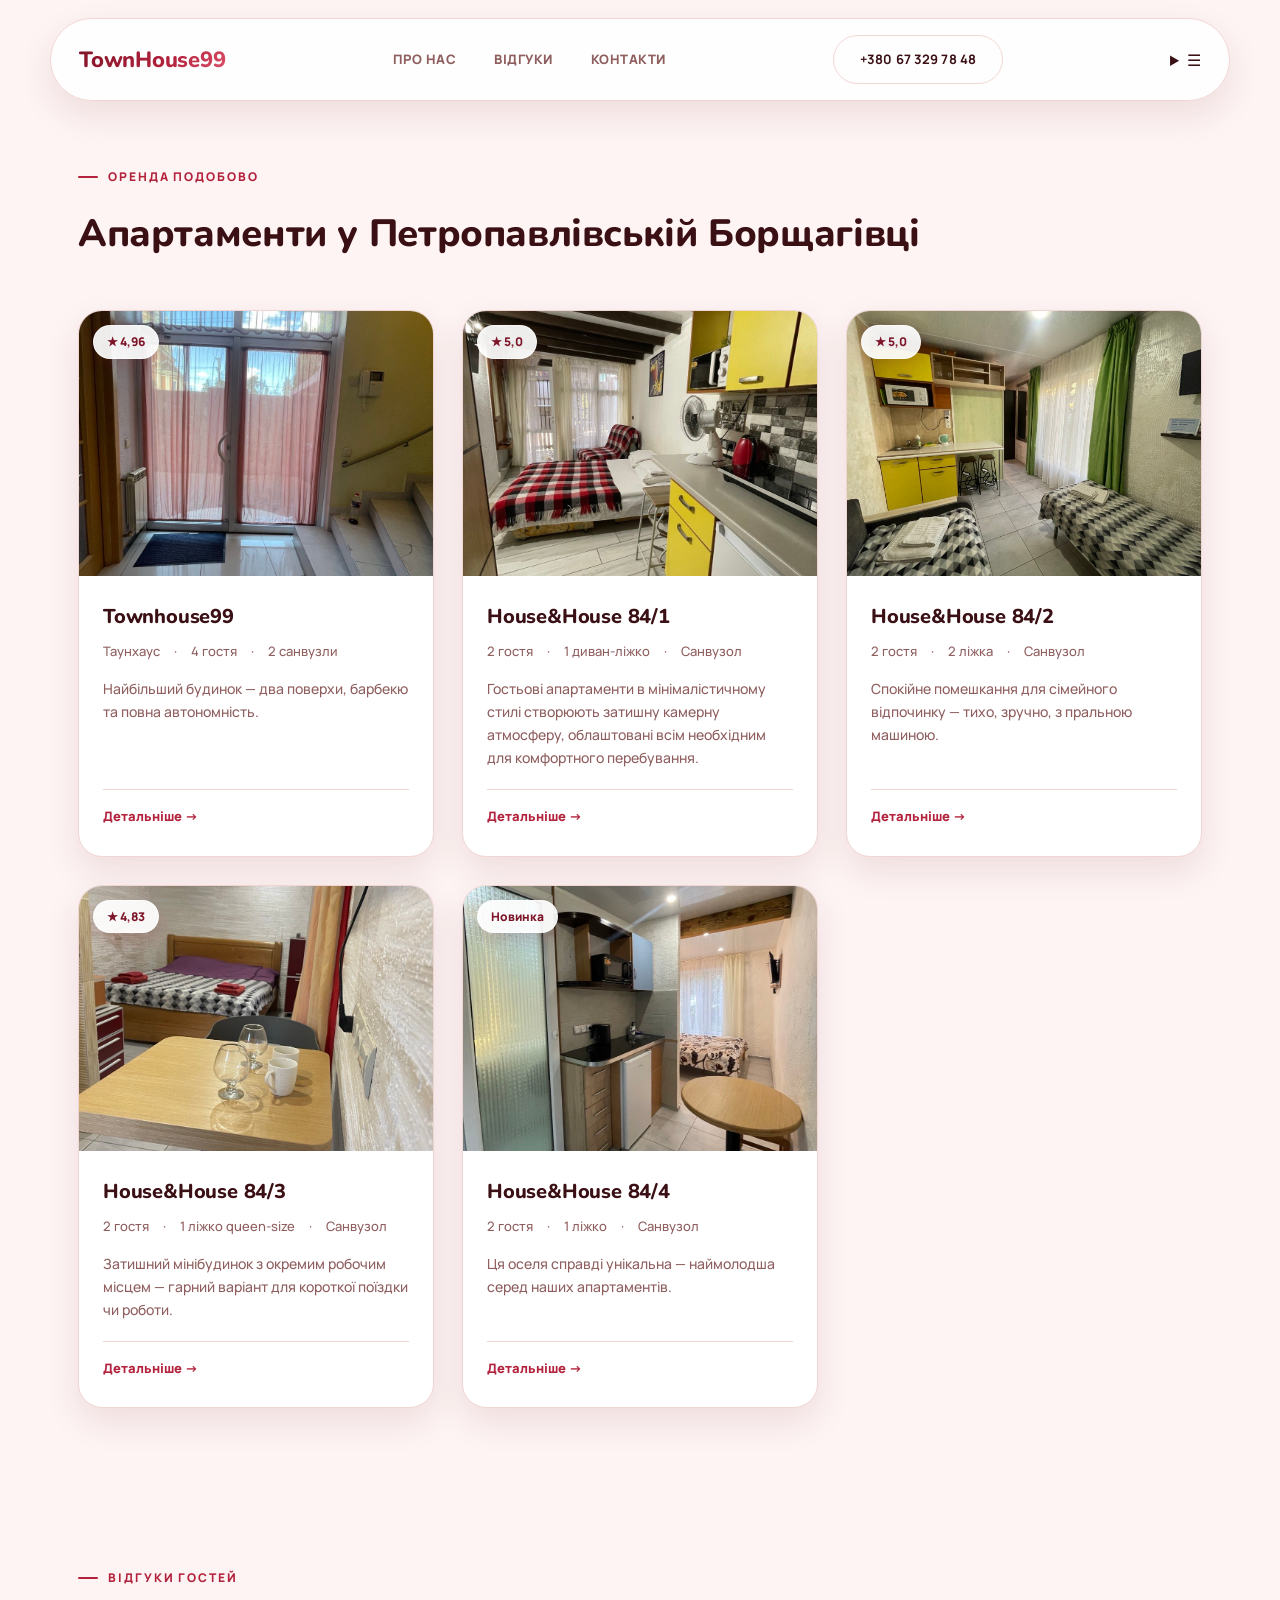
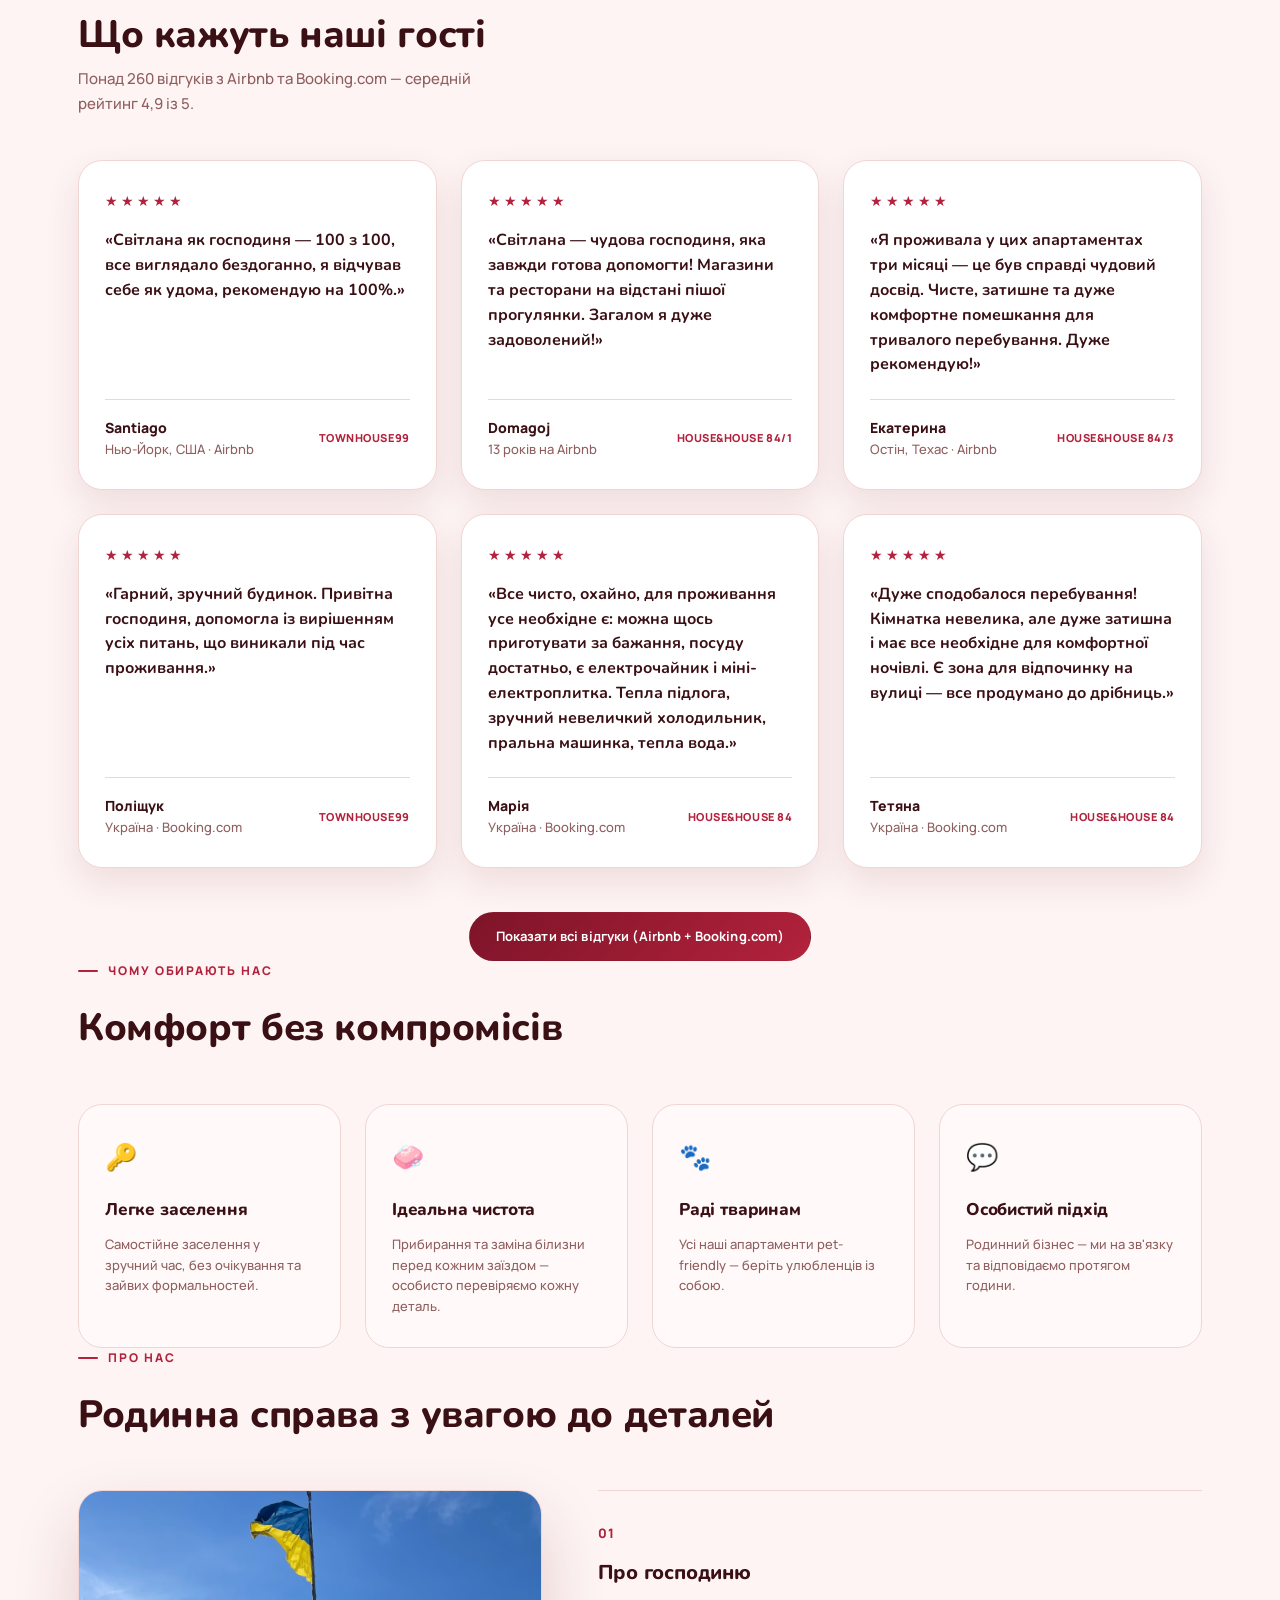
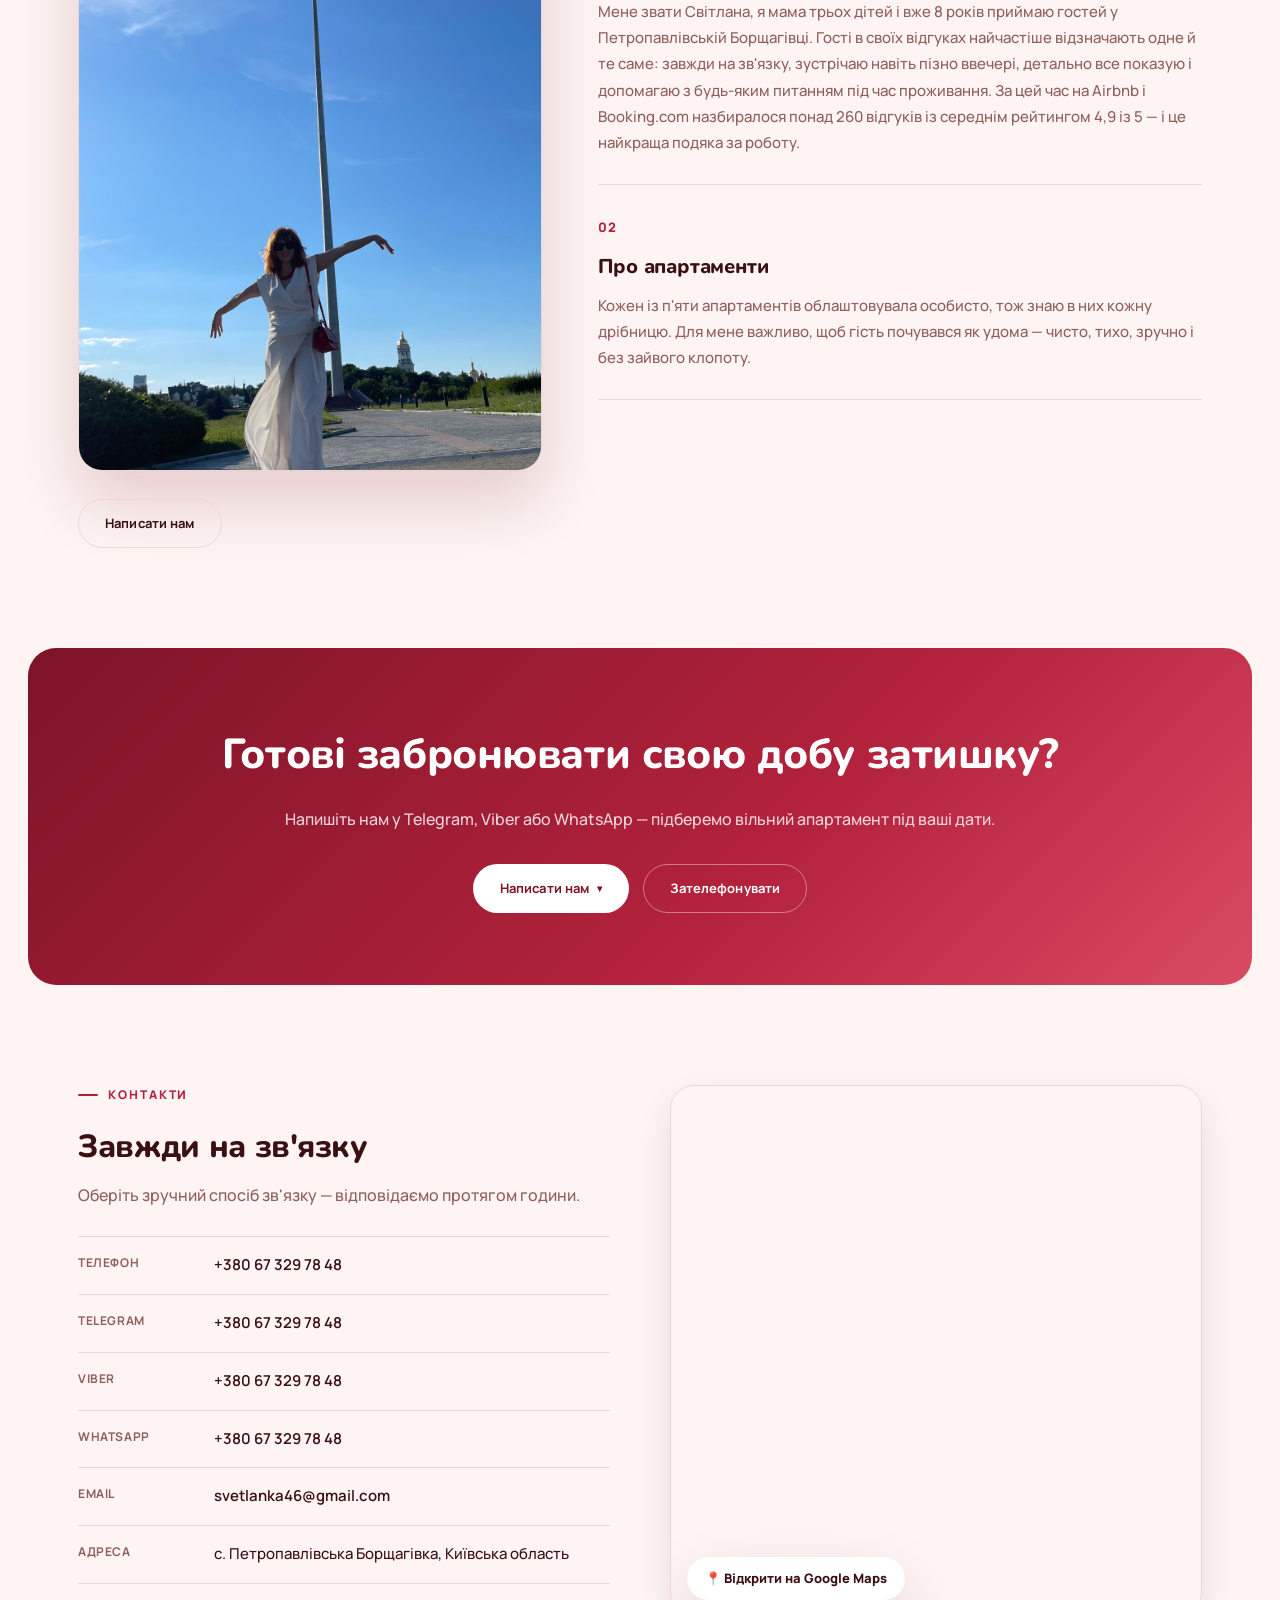
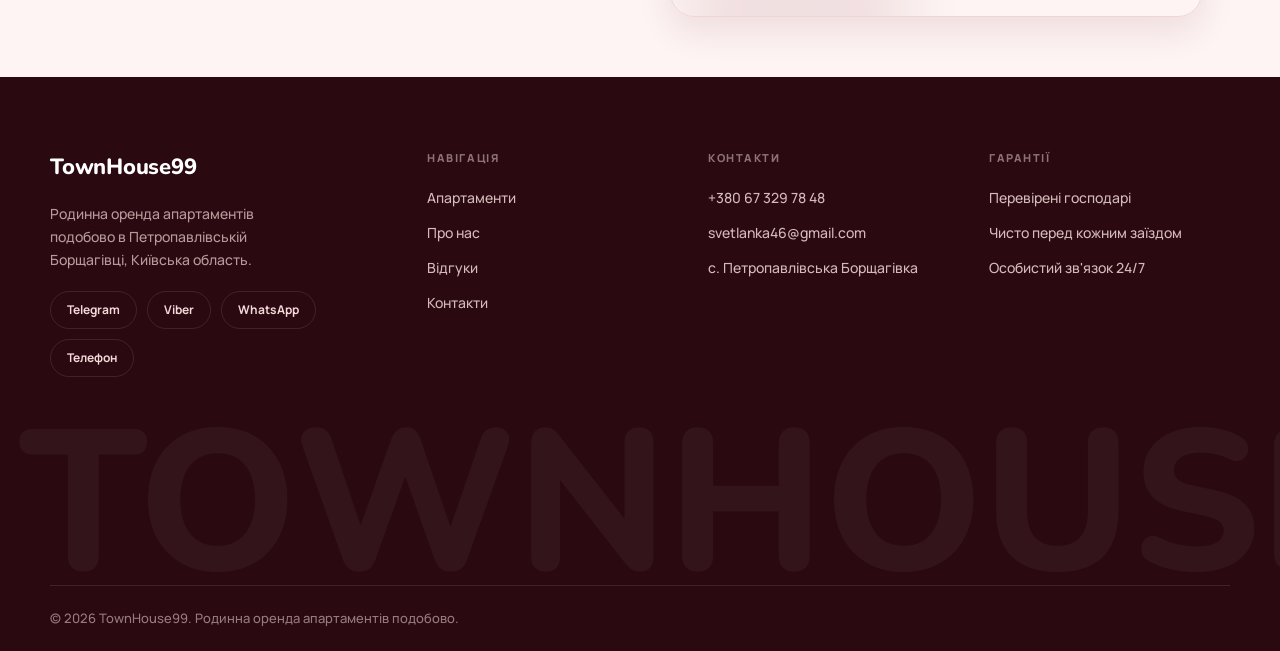
==== index.html @ eb411dba "Update index.html" ====
<!DOCTYPE html>
<html lang="uk">
<head>
<meta charset="UTF-8">
<meta name="viewport" content="width=device-width, initial-scale=1.0">
<title>TownHouse99 — Апартаменти подобово в Петропавлівській Борщагівці</title>
<meta name="description" content="Затишні апартаменти подобово в Петропавлівській Борщагівці, Київська область. 5 апартаментів для комфортного проживання.">
<link rel="preconnect" href="https://fonts.googleapis.com">
<link href="https://fonts.googleapis.com/css2?family=Nunito:wght@600;700;800&family=Manrope:wght@300;400;500;600;700;800&amp;display=swap" rel="stylesheet">
<link rel="stylesheet" href="style.css">
</head>
<body>

<header>
  <div class="nav">
    <a href="index.html#top" class="logo">TownHouse99</a>
    <nav class="nav-links">
      <a href="#about">Про нас</a>
      <a href="#reviews">Відгуки</a>
      <a href="#contact">Контакти</a>
    </nav>
    <div class="nav-cta">
      <a href="tel:+380673297848" class="btn btn-outline">+380 67 329 78 48</a>
    </div>
    <details class="nav-mobile">
      <summary aria-label="Меню">☰</summary>
      <div class="nav-mobile-panel">
        <a href="#about">Про нас</a>
        <a href="#reviews">Відгуки</a>
        <a href="#contact">Контакти</a>
        <div class="nav-mobile-divider"></div>
        <a href="tel:+380673297848">Зателефонувати</a>
        <a href="https://t.me/+380673297848" target="_blank" rel="noopener">Telegram</a>
        <a href="https://uri.viber.com/add?number=380673297848" target="_blank" rel="noopener">Viber</a>
        <a href="https://wa.me/380673297848" target="_blank" rel="noopener">WhatsApp</a>
      </div>
    </details>
  </div>
</header>

<main id="top">

  <!-- APARTMENTS -->
  <section id="apartments" class="container" style="padding-top:48px;">
    <div class="section-head">
      <div>
        <div class="eyebrow">Оренда подобово</div>
        <h2>Апартаменти у Петропавлівській Борщагівці</h2>
      </div>
    </div>
    <div class="apt-grid">

      <a href="apt5.html" class="apt-card">
        <div class="apt-photo">
          <img src="apartments/apt5-1.jpg" alt="Townhouse99">
          <span class="apt-badge">★ 4,96</span>
        </div>
        <div class="apt-body">
          <h3>Townhouse99</h3>
          <div class="apt-meta"><span>Таунхаус</span><span>·</span><span>4 гостя</span><span>·</span><span>2 санвузли</span></div>
          <p class="apt-desc">Найбільший будинок — два поверхи, барбекю та повна автономність.</p>
          <div class="apt-foot"><span class="apt-link">Детальніше →</span></div>
        </div>
      </a>

      <a href="apt1.html" class="apt-card">
        <div class="apt-photo">
          <img src="apartments/apt1-1.jpg" alt="House&amp;House 84/1">
          <span class="apt-badge">★ 5,0</span>
        </div>
        <div class="apt-body">
          <h3>House&amp;House 84/1</h3>
          <div class="apt-meta"><span>2 гостя</span><span>·</span><span>1 диван-ліжко</span><span>·</span><span>Санвузол</span></div>
          <p class="apt-desc">Гостьові апартаменти в мінімалістичному стилі створюють затишну камерну атмосферу, облаштовані всім необхідним для комфортного перебування.</p>
          <div class="apt-foot"><span class="apt-link">Детальніше →</span></div>
        </div>
      </a>

      <a href="apt2.html" class="apt-card">
        <div class="apt-photo">
          <img src="apartments/apt2-1.jpg" alt="House&amp;House 84/2">
          <span class="apt-badge">★ 5,0</span>
        </div>
        <div class="apt-body">
          <h3>House&amp;House 84/2</h3>
          <div class="apt-meta"><span>2 гостя</span><span>·</span><span>2 ліжка</span><span>·</span><span>Санвузол</span></div>
          <p class="apt-desc">Спокійне помешкання для сімейного відпочинку — тихо, зручно, з пральною машиною.</p>
          <div class="apt-foot"><span class="apt-link">Детальніше →</span></div>
        </div>
      </a>

      <a href="apt3.html" class="apt-card">
        <div class="apt-photo">
          <img src="apartments/apt3-1.jpg" alt="House&amp;House 84/3">
          <span class="apt-badge">★ 4,83</span>
        </div>
        <div class="apt-body">
          <h3>House&amp;House 84/3</h3>
          <div class="apt-meta"><span>2 гостя</span><span>·</span><span>1 ліжко queen-size</span><span>·</span><span>Санвузол</span></div>
          <p class="apt-desc">Затишний мінібудинок з окремим робочим місцем — гарний варіант для короткої поїздки чи роботи.</p>
          <div class="apt-foot"><span class="apt-link">Детальніше →</span></div>
        </div>
      </a>

      <a href="apt4.html" class="apt-card">
        <div class="apt-photo">
          <img src="apartments/apt4-1.jpg" alt="House&amp;House 84/4">
          <span class="apt-badge">Новинка</span>
        </div>
        <div class="apt-body">
          <h3>House&amp;House 84/4</h3>
          <div class="apt-meta"><span>2 гостя</span><span>·</span><span>1 ліжко</span><span>·</span><span>Санвузол</span></div>
          <p class="apt-desc">Ця оселя справді унікальна — наймолодша серед наших апартаментів.</p>
          <div class="apt-foot"><span class="apt-link">Детальніше →</span></div>
        </div>
      </a>

    </div>
  </section>

  <!-- REVIEWS -->
  <section id="reviews" class="container" style="padding-top:160px;">
    <div class="section-head">
      <div>
        <div class="eyebrow">Відгуки гостей</div>
        <h2>Що кажуть наші гості</h2>
        <p>Понад 260 відгуків з Airbnb та Booking.com — середній рейтинг 4,9 із 5.</p>
      </div>
    </div>
    <div class="review-grid">

      <div class="review-card">
        <div class="review-stars">★★★★★</div>
        <p class="review-quote">«Світлана як господиня — 100 з 100, все виглядало бездоганно, я відчував себе як удома, рекомендую на 100%.»</p>
        <div class="review-meta">
          <div><b>Santiago</b>Нью-Йорк, США · Airbnb</div>
          <span class="review-apt">Townhouse99</span>
        </div>
      </div>

      <div class="review-card">
        <div class="review-stars">★★★★★</div>
        <p class="review-quote">«Світлана — чудова господиня, яка завжди готова допомогти! Магазини та ресторани на відстані пішої прогулянки. Загалом я дуже задоволений!»</p>
        <div class="review-meta">
          <div><b>Domagoj</b>13 років на Airbnb</div>
          <span class="review-apt">House&amp;House 84/1</span>
        </div>
      </div>

      <div class="review-card">
        <div class="review-stars">★★★★★</div>
        <p class="review-quote">«Я проживала у цих апартаментах три місяці — це був справді чудовий досвід. Чисте, затишне та дуже комфортне помешкання для тривалого перебування. Дуже рекомендую!»</p>
        <div class="review-meta">
          <div><b>Екатерина</b>Остін, Техас · Airbnb</div>
          <span class="review-apt">House&amp;House 84/3</span>
        </div>
      </div>

      <div class="review-card">
        <div class="review-stars">★★★★★</div>
        <p class="review-quote">«Гарний, зручний будинок. Привітна господиня, допомогла із вирішенням усіх питань, що виникали під час проживання.»</p>
        <div class="review-meta">
          <div><b>Поліщук</b>Україна · Booking.com</div>
          <span class="review-apt">Townhouse99</span>
        </div>
      </div>

      <div class="review-card">
        <div class="review-stars">★★★★★</div>
        <p class="review-quote">«Все чисто, охайно, для проживання усе необхідне є: можна щось приготувати за бажання, посуду достатньо, є електрочайник і міні-електроплитка. Тепла підлога, зручний невеличкий холодильник, пральна машинка, тепла вода.»</p>
        <div class="review-meta">
          <div><b>Марія</b>Україна · Booking.com</div>
          <span class="review-apt">House&amp;House 84</span>
        </div>
      </div>

      <div class="review-card">
        <div class="review-stars">★★★★★</div>
        <p class="review-quote">«Дуже сподобалося перебування! Кімнатка невелика, але дуже затишна і має все необхідне для комфортної ночівлі. Є зона для відпочинку на вулиці — все продумано до дрібниць.»</p>
        <div class="review-meta">
          <div><b>Тетяна</b>Україна · Booking.com</div>
          <span class="review-apt">House&amp;House 84</span>
        </div>
      </div>

    </div>
    <div style="text-align:center;margin-top:44px;">
      <a href="reviews.html" class="btn btn-primary">Показати всі відгуки (Airbnb + Booking.com)</a>
    </div>
  </section>

  <!-- WHY US -->
  <section id="why" class="container">
    <div class="section-head">
      <div>
        <div class="eyebrow">Чому обирають нас</div>
        <h2>Комфорт без компромісів</h2>
      </div>
    </div>
    <div class="why-grid">
      <div class="why-card">
        <div class="why-icon">🔑</div>
        <h3>Легке заселення</h3>
        <p>Самостійне заселення у зручний час, без очікування та зайвих формальностей.</p>
      </div>
      <div class="why-card">
        <div class="why-icon">🧼</div>
        <h3>Ідеальна чистота</h3>
        <p>Прибирання та заміна білизни перед кожним заїздом — особисто перевіряємо кожну деталь.</p>
      </div>
      <div class="why-card">
        <div class="why-icon">🐾</div>
        <h3>Раді тваринам</h3>
        <p>Усі наші апартаменти pet-friendly — берiть улюбленців із собою.</p>
      </div>
      <div class="why-card">
        <div class="why-icon">💬</div>
        <h3>Особистий підхід</h3>
        <p>Родинний бізнес — ми на зв'язку та відповідаємо протягом години.</p>
      </div>
    </div>
  </section>

  <!-- ABOUT -->
  <section id="about" class="container">
    <div class="section-head">
      <div>
        <div class="eyebrow">Про нас</div>
        <h2>Родинна справа з увагою до деталей</h2>
      </div>
    </div>
    <div class="about-numbered">
      <div class="about-visual">
        <img src="apartments/svitlana-host.jpg" alt="Світлана — господиня">
      </div>
      <div class="about-blocks">
        <div class="about-block">
          <span class="about-num">01</span>
          <h3>Про господиню</h3>
          <p>Мене звати Світлана, я мама трьох дітей і вже 8 років приймаю гостей у Петропавлівській Борщагівці. Гості в своїх відгуках найчастіше відзначають одне й те саме: завжди на зв'язку, зустрічаю навіть пізно ввечері, детально все показую і допомагаю з будь-яким питанням під час проживання. За цей час на Airbnb і Booking.com назбиралося понад 260 відгуків із середнім рейтингом 4,9 із 5 — і це найкраща подяка за роботу.</p>
        </div>
        <div class="about-block">
          <span class="about-num">02</span>
          <h3>Про апартаменти</h3>
          <p>Кожен із п'яти апартаментів облаштовувала особисто, тож знаю в них кожну дрібницю. Для мене важливо, щоб гість почувався як удома — чисто, тихо, зручно і без зайвого клопоту.</p>
        </div>
      </div>
    </div>
    <a href="#contact" class="btn btn-outline">Написати нам</a>
  </section>

  <!-- CTA -->
  <section>
    <div class="cta-band">
      <h2>Готові забронювати свою добу затишку?</h2>
      <p>Напишіть нам у Telegram, Viber або WhatsApp — підберемо вільний апартамент під ваші дати.</p>
      <div class="cta-actions">
        <details class="contact-menu">
          <summary class="btn btn-primary">Написати нам</summary>
          <div class="contact-menu-list">
            <a href="https://t.me/+380673297848" target="_blank" rel="noopener">Telegram</a>
            <a href="https://uri.viber.com/add?number=380673297848" target="_blank" rel="noopener">Viber</a>
            <a href="https://wa.me/380673297848" target="_blank" rel="noopener">WhatsApp</a>
          </div>
        </details>
        <a href="tel:+380673297848" class="btn btn-outline">Зателефонувати</a>
      </div>
    </div>
  </section>

  <!-- CONTACT -->
  <section id="contact" class="container">
    <div class="contact-grid">
      <div>
        <div class="eyebrow">Контакти</div>
        <h2 style="font-size:32px;margin-bottom:8px;">Завжди на зв'язку</h2>
        <p style="color:var(--ink-soft);">Оберіть зручний спосіб зв'язку — відповідаємо протягом години.</p>
        <ul class="contact-list">
          <li><b>Телефон</b><span><a href="tel:+380673297848">+380 67 329 78 48</a></span></li>
          <li><b>Telegram</b><span><a href="https://t.me/+380673297848" target="_blank" rel="noopener">+380 67 329 78 48</a></span></li>
          <li><b>Viber</b><span><a href="https://uri.viber.com/add?number=380673297848" target="_blank" rel="noopener">+380 67 329 78 48</a></span></li>
          <li><b>WhatsApp</b><span><a href="https://wa.me/380673297848" target="_blank" rel="noopener">+380 67 329 78 48</a></span></li>
          <li><b>Email</b><span><a href="mailto:svetlanka46@gmail.com">svetlanka46@gmail.com</a></span></li>
          <li><b>Адреса</b><span>с. Петропавлівська Борщагівка, Київська область</span></li>
        </ul>
      </div>
      <div class="map-embed">
        <iframe src="https://www.google.com/maps?q=%D0%90%D0%BF%D0%B0%D1%80%D1%82%D0%B0%D0%BC%D0%B5%D0%BD%D1%82%D0%B8+Townhouse99,+%D0%B2%D1%83%D0%BB%D0%B8%D1%86%D1%8F+%D0%9C%D0%B8%D1%80%D1%83,+74,+%D0%9F%D0%B5%D1%82%D1%80%D0%BE%D0%BF%D0%B0%D0%B2%D0%BB%D1%96%D0%B2%D1%81%D1%8C%D0%BA%D0%B0+%D0%91%D0%BE%D1%80%D1%89%D0%B0%D0%B3%D1%96%D0%B2%D0%BA%D0%B0,+%D0%9A%D0%B8%D1%97%D0%B2%D1%81%D1%8C%D0%BA%D0%B0+%D0%BE%D0%B1%D0%BB%D0%B0%D1%81%D1%82%D1%8C&output=embed" loading="lazy" referrerpolicy="no-referrer-when-downgrade" allowfullscreen title="Townhouse99 на карті"></iframe>
        <a href="https://maps.app.goo.gl/isynpmJGHU14vodaA?g_st=ic" target="_blank" rel="noopener" class="map-embed-link">📍 Відкрити на Google Maps</a>
      </div>
    </div>
  </section>

</main>

<footer>
  <div class="container footer-grid">
    <div class="footer-brand">
      <a href="#top" class="logo">TownHouse99</a>
      <p>Родинна оренда апартаментів подобово в Петропавлівській Борщагівці, Київська область.</p>
      <div class="footer-social">
        <a href="https://t.me/+380673297848" target="_blank" rel="noopener">Telegram</a>
        <a href="https://uri.viber.com/add?number=380673297848" target="_blank" rel="noopener">Viber</a>
        <a href="https://wa.me/380673297848" target="_blank" rel="noopener">WhatsApp</a>
        <a href="tel:+380673297848">Телефон</a>
      </div>
    </div>
    <div class="footer-col">
      <h4>Навігація</h4>
      <a href="#apartments">Апартаменти</a>
      <a href="#about">Про нас</a>
      <a href="#reviews">Відгуки</a>
      <a href="#contact">Контакти</a>
    </div>
    <div class="footer-col">
      <h4>Контакти</h4>
      <a href="tel:+380673297848">+380 67 329 78 48</a>
      <a href="mailto:svetlanka46@gmail.com">svetlanka46@gmail.com</a>
      <span>с. Петропавлівська Борщагівка</span>
    </div>
    <div class="footer-col">
      <h4>Гарантії</h4>
      <span>Перевірені господарі</span>
      <span>Чисто перед кожним заїздом</span>
      <span>Особистий зв'язок 24/7</span>
    </div>
  </div>
  <div class="footer-watermark">TOWNHOUSE99</div>
  <div class="container footer-bottom">© 2026 TownHouse99. Родинна оренда апартаментів подобово.</div>
</footer>

</body>
</html>
---- style.css ----
:root{
  --bg:#fdf4f3;
  --bg-alt:#f7e3e1;
  --surface:#ffffff;
  --surface-2:#fffaf9;
  --ink:#3a1015;
  --ink-soft:#8f5e5e;
  --line:#f0d6d3;
  --accent:#b3223c;
  --accent-2:#7d1428;
  --accent-soft:#f8dde1;
  --white:#ffffff;
  --radius:24px;
  --shadow:0 14px 34px rgba(122,20,40,0.10);
  --shadow-lg:0 30px 64px rgba(122,20,40,0.18);
  --footer-bg:#2a0a10;
  --footer-ink:#f3d9d9;
  --footer-line:rgba(255,255,255,0.1);
}
*{box-sizing:border-box;margin:0;padding:0;}
html{scroll-behavior:smooth;}
body{
  font-family:'Manrope', -apple-system, BlinkMacSystemFont, sans-serif;
  font-weight:500;
  background:var(--bg);
  color:var(--ink);
  line-height:1.65;
  -webkit-font-smoothing:antialiased;
}
a{color:inherit;text-decoration:none;}
img{max-width:100%;display:block;}
.container{max-width:1180px;margin:0 auto;padding:0 28px;}
section{padding:100px 0;}
h1,h2,h3{font-family:'Nunito', 'Manrope', sans-serif;font-weight:800;letter-spacing:-0.01em;}
.eyebrow{
  text-transform:uppercase;
  letter-spacing:0.16em;
  font-size:12px;
  font-weight:800;
  color:var(--accent);
  margin-bottom:16px;
  display:flex;align-items:center;gap:10px;
}
.eyebrow::before{content:'';display:inline-block;width:20px;height:2px;border-radius:2px;background:var(--accent);}

/* Header */
header{
  position:sticky;top:0;z-index:100;
  padding:18px 0;
  background:transparent;
}
.nav{
  display:flex;align-items:center;justify-content:space-between;
  padding:16px 28px;max-width:1180px;margin:0 auto;
  background:rgba(255,255,255,0.85);
  backdrop-filter:blur(16px);
  border:1px solid var(--line);
  border-radius:999px;
  box-shadow:var(--shadow);
}
.logo{
  font-family:'Nunito', sans-serif;font-size:22px;font-weight:800;letter-spacing:-0.01em;
  background:linear-gradient(135deg, var(--accent-2), var(--accent) 60%, #e0576f);
  -webkit-background-clip:text;background-clip:text;color:transparent;
}
.logo span{color:var(--accent);-webkit-text-fill-color:var(--accent);}
.nav-links{display:flex;gap:38px;font-size:13px;font-weight:800;letter-spacing:0.04em;text-transform:uppercase;}
.nav-links a{color:var(--ink-soft);transition:color .2s;}
.nav-links a:hover{color:var(--accent);}
.nav-cta{display:flex;align-items:center;gap:18px;}
.btn{
  display:inline-flex;align-items:center;justify-content:center;
  padding:13px 26px;
  border-radius:999px;
  font-weight:700;font-size:13px;
  letter-spacing:0.01em;
  border:1px solid transparent;
  cursor:pointer;
  transition:transform .2s ease, box-shadow .25s ease, background .2s ease, border-color .2s ease;
  white-space:nowrap;
}
.btn-primary{background:linear-gradient(135deg, var(--accent-2), var(--accent));color:#fff;}
.btn-primary:hover{transform:translateY(-2px);box-shadow:0 14px 30px rgba(179,34,60,0.32);}
.btn-outline{background:transparent;border:1px solid var(--line);color:var(--ink);}
.btn-outline:hover{border-color:var(--accent);background:var(--accent-soft);color:var(--accent-2);}

/* Hero */
.hero{
  padding:90px 0 60px;
  display:grid;
  grid-template-columns:1.1fr 1fr;
  gap:60px;
  align-items:center;
}
.hero h1{font-size:clamp(34px, 4.4vw, 56px);line-height:1.1;margin-bottom:22px;}
.hero p{font-size:18px;color:var(--ink-soft);max-width:480px;margin-bottom:32px;}
.hero-actions{display:flex;gap:14px;flex-wrap:wrap;margin-bottom:36px;}
.hero-stats{display:flex;gap:36px;}
.hero-stats div{display:flex;flex-direction:column;}
.hero-stats b{font-size:26px;font-weight:800;}
.hero-stats span{font-size:13px;color:var(--ink-soft);}
.hero-visual{
  position:relative;
  aspect-ratio:4/5;
  border-radius:var(--radius);
  overflow:hidden;
  box-shadow:var(--shadow-lg);
}
.hero-visual img{width:100%;height:100%;object-fit:cover;}

/* Trust bar */
.trust{
  border-top:1px solid var(--line);
  border-bottom:1px solid var(--line);
  padding:30px 0;
  background:var(--surface-2);
}
.trust .container{
  display:flex;justify-content:space-between;flex-wrap:wrap;gap:24px;
  color:var(--ink-soft);font-size:14px;font-weight:700;
}

/* Apartments */
.section-head{
  display:flex;justify-content:space-between;align-items:flex-end;
  margin-bottom:44px;gap:24px;flex-wrap:wrap;
}
.section-head h2{font-size:clamp(28px,3vw,38px);}
.section-head p{color:var(--ink-soft);max-width:420px;font-size:15px;}

.apt-grid{
  display:grid;
  grid-template-columns:repeat(3, 1fr);
  gap:28px;
}
.apt-card{
  background:var(--surface);
  border:1px solid var(--line);
  border-radius:var(--radius);
  overflow:hidden;
  box-shadow:var(--shadow);
  transition:transform .3s ease, box-shadow .3s ease, border-color .3s ease;
  display:flex;flex-direction:column;
}
.apt-card:hover{transform:translateY(-8px);box-shadow:var(--shadow-lg);border-color:var(--accent);}
.apt-card .apt-photo{aspect-ratio:4/3;overflow:hidden;position:relative;}
.apt-card .apt-photo img{width:100%;height:100%;object-fit:cover;transition:transform .5s ease;}
.apt-card:hover .apt-photo img{transform:scale(1.06);}
.apt-badge{
  position:absolute;top:14px;left:14px;z-index:1;
  background:rgba(255,255,255,0.92);
  border:1px solid rgba(255,255,255,0.6);
  color:var(--accent-2);
  padding:6px 13px;border-radius:999px;
  font-size:12px;font-weight:800;
  display:flex;align-items:center;gap:4px;
  box-shadow:0 6px 16px rgba(122,20,40,0.18);
}
.apt-body{padding:24px 24px 28px;flex:1;display:flex;flex-direction:column;}
.apt-body h3{font-family:'Nunito', sans-serif;font-weight:800;font-size:20px;margin-bottom:8px;}
.apt-meta{display:flex;gap:14px;color:var(--ink-soft);font-size:13px;margin-bottom:14px;flex-wrap:wrap;}
.apt-desc{color:var(--ink-soft);font-size:14px;margin-bottom:20px;flex:1;}
.apt-foot{display:flex;justify-content:space-between;align-items:center;padding-top:16px;border-top:1px solid var(--line);}
.apt-link{font-size:13px;font-weight:800;color:var(--accent);}

/* Reviews */
.review-grid{
  display:grid;
  grid-template-columns:repeat(3, 1fr);
  gap:24px;
}
.review-card{
  background:var(--surface);
  border:1px solid var(--line);
  border-radius:var(--radius);
  padding:28px 26px;
  box-shadow:var(--shadow);
  display:flex;
  flex-direction:column;
  transition:border-color .3s ease, transform .3s ease;
}
.review-card:hover{border-color:var(--accent);transform:translateY(-4px);}
.review-stars{color:var(--accent);font-size:14px;margin-bottom:16px;letter-spacing:3px;}
.review-quote{font-family:'Nunito', sans-serif;font-weight:700;font-size:16px;line-height:1.55;color:var(--ink);flex:1;margin-bottom:22px;}
.review-meta{display:flex;justify-content:space-between;align-items:center;font-size:13px;color:var(--ink-soft);border-top:1px solid var(--line);padding-top:16px;}
.review-meta b{color:var(--ink);font-weight:800;display:block;font-size:14px;}
.review-apt{font-size:11px;font-weight:800;color:var(--accent);text-transform:uppercase;letter-spacing:0.05em;}

/* Why us */
.why-grid{display:grid;grid-template-columns:repeat(4,1fr);gap:24px;}
.why-card{background:var(--surface-2);border:1px solid var(--line);border-radius:var(--radius);padding:30px 26px;transition:border-color .3s ease, transform .3s ease;}
.why-card:hover{border-color:var(--accent);transform:translateY(-4px);}
.why-icon{font-size:26px;margin-bottom:18px;}
.why-card h3{font-family:'Nunito', sans-serif;font-weight:800;font-size:17px;margin-bottom:10px;}
.why-card p{font-size:13px;color:var(--ink-soft);line-height:1.6;}

/* About — numbered blocks (p84-inspired) */
.about-numbered{display:grid;grid-template-columns:1fr 1.3fr;gap:56px;align-items:start;margin-bottom:28px;}
.about-visual{aspect-ratio:4/5;border-radius:var(--radius);overflow:hidden;box-shadow:var(--shadow-lg);border:1px solid var(--line);}
.about-visual img{width:100%;height:100%;object-fit:cover;}
.about-blocks{display:flex;flex-direction:column;}
.about-block{padding:28px 0;border-top:1px solid var(--line);}
.about-block:last-child{border-bottom:1px solid var(--line);}
.about-num{font-size:13px;font-weight:800;color:var(--accent);letter-spacing:0.08em;}
.about-block h3{font-family:'Nunito', sans-serif;font-weight:800;font-size:20px;margin:10px 0 10px;}
.about-block p{color:var(--ink-soft);font-size:15px;line-height:1.75;}

/* CTA band */
.cta-band{
  position:relative;overflow:hidden;
  background:linear-gradient(135deg,#7d1428,#b3223c 60%,#d94a63);
  color:#fff;border-radius:28px;padding:72px 48px;text-align:center;margin:0 28px;
}
.cta-band h2{font-size:clamp(28px,3.4vw,42px);margin-bottom:16px;color:#fff;}
.cta-band p{color:rgba(255,255,255,0.82);margin-bottom:32px;font-size:16px;}
.cta-actions{display:flex;gap:14px;justify-content:center;flex-wrap:wrap;}
.cta-band .btn-primary{background:#fff;color:var(--accent-2);}
.cta-band .btn-primary:hover{box-shadow:0 14px 30px rgba(0,0,0,0.25);}
.cta-band .btn-outline{border-color:rgba(255,255,255,0.4);color:#fff;}
.cta-band .btn-outline:hover{background:rgba(255,255,255,0.15);border-color:#fff;color:#fff;}

/* Contact */
.contact-grid{display:grid;grid-template-columns:1fr 1fr;gap:60px;}
.contact-list{list-style:none;margin-top:28px;}
.contact-list li{display:flex;gap:16px;padding:16px 0;border-top:1px solid var(--line);font-size:15px;}
.contact-list li:last-child{border-bottom:1px solid var(--line);}
.contact-list b{min-width:120px;color:var(--ink-soft);font-weight:700;font-size:12px;text-transform:uppercase;letter-spacing:0.05em;}
.contact-list a{color:var(--ink);font-weight:600;transition:color .2s ease;}
.contact-list a:hover{color:var(--accent);}
.map-ph{
  aspect-ratio:1/1;border-radius:var(--radius);
  border:1px solid var(--line);
  background:repeating-linear-gradient(45deg, var(--surface), var(--surface) 12px, var(--bg-alt) 12px, var(--bg-alt) 24px);
  display:flex;flex-direction:column;gap:8px;align-items:center;justify-content:center;
  color:var(--ink);font-weight:800;font-size:15px;text-align:center;padding:20px;
  transition:border-color .3s ease, transform .3s ease;
}
.map-ph:hover{border-color:var(--accent);transform:translateY(-4px);}
.map-embed{
  position:relative;aspect-ratio:1/1;border-radius:var(--radius);
  overflow:hidden;border:1px solid var(--line);box-shadow:var(--shadow);
}
.map-embed iframe{width:100%;height:100%;border:0;display:block;}
.map-embed-link{
  position:absolute;left:16px;bottom:16px;z-index:2;
  background:#fff;color:var(--ink);font-weight:800;font-size:13px;
  padding:11px 18px;border-radius:999px;box-shadow:var(--shadow-lg);
  display:inline-flex;align-items:center;gap:6px;
  transition:color .2s ease, transform .2s ease;
}
.map-embed-link:hover{color:var(--accent);transform:translateY(-2px);}

/* Footer (p84-inspired: dark, columned, watermark) */
footer{background:var(--footer-bg);color:var(--footer-ink);position:relative;overflow:hidden;margin-top:60px;}
.footer-grid{
  display:grid;grid-template-columns:1.4fr 1fr 1fr 1fr;gap:40px;
  padding:72px 0 48px;position:relative;z-index:1;
}
.footer-brand .logo{-webkit-text-fill-color:#fff;background:none;color:#fff;}
.footer-brand .logo span{color:var(--accent);-webkit-text-fill-color:var(--accent);}
.footer-brand p{margin-top:16px;font-size:14px;color:rgba(243,217,217,0.7);max-width:260px;line-height:1.65;}
.footer-social{margin-top:20px;display:flex;gap:10px;flex-wrap:wrap;}
.footer-social a{font-size:12px;font-weight:700;color:var(--footer-ink);border:1px solid var(--footer-line);padding:8px 16px;border-radius:999px;transition:border-color .2s, color .2s;}
.footer-social a:hover{border-color:var(--accent);color:#fff;}
.footer-col h4{text-transform:uppercase;letter-spacing:0.14em;font-size:11px;font-weight:800;color:rgba(243,217,217,0.5);margin-bottom:18px;}
.footer-col a,.footer-col span{display:block;font-size:14px;color:var(--footer-ink);margin-bottom:12px;opacity:.85;}
.footer-col a:hover{color:#fff;opacity:1;}
.footer-watermark{
  font-family:'Nunito', sans-serif;font-weight:800;
  font-size:min(20vw, 200px);line-height:0.8;
  color:rgba(255,255,255,0.045);
  white-space:nowrap;text-align:right;
  padding:0 20px;user-select:none;pointer-events:none;
  position:relative;z-index:0;
}
.footer-bottom{
  border-top:1px solid var(--footer-line);
  padding:22px 0;font-size:13px;color:rgba(243,217,217,0.55);
  position:relative;z-index:1;
}

/* Breadcrumb (detail pages) */
.breadcrumb{padding:24px 0 0;font-size:13px;color:var(--ink-soft);}
.breadcrumb a{color:var(--ink-soft);}
.breadcrumb a:hover{color:var(--accent);}

/* Gallery (detail pages) */
.gallery{
  display:grid;
  grid-template-columns:1.4fr 1fr 1fr;
  grid-template-rows:1fr 1fr;
  gap:10px;
  border-radius:var(--radius);
  overflow:hidden;
  height:520px;
  margin-top:24px;
  border:1px solid var(--line);
}
.gallery a{display:block;height:100%;overflow:hidden;cursor:pointer;position:relative;}
.gallery img{width:100%;height:100%;object-fit:cover;transition:transform .4s ease;}
.gallery a:hover img{transform:scale(1.04);}
.gallery a:first-child{grid-row:span 2;}
.gallery-more-badge{
  position:absolute;inset:0;
  background:rgba(58,16,21,0.6);
  display:flex;align-items:center;justify-content:center;
  color:var(--white);font-weight:800;font-size:15px;
  backdrop-filter:blur(2px);
}

/* Detail info */
.detail-layout{display:grid;grid-template-columns:1.5fr 1fr;gap:60px;margin-top:56px;align-items:start;}
.detail-title{font-size:clamp(28px,3.4vw,42px);margin-bottom:12px;}
.detail-meta{display:flex;gap:16px;color:var(--ink-soft);font-size:15px;flex-wrap:wrap;margin-bottom:18px;}
.detail-rating{display:inline-flex;align-items:center;gap:6px;font-weight:800;font-size:15px;margin-bottom:28px;color:var(--accent);}
.detail-rating span{color:var(--ink-soft);font-weight:500;}
.detail-desc{font-size:16px;color:var(--ink-soft);white-space:pre-line;margin-bottom:36px;line-height:1.75;}
.detail-desc + h3, .amenities-title{font-family:'Nunito', sans-serif;font-weight:800;font-size:19px;margin-bottom:20px;}
.amenities-grid{display:grid;grid-template-columns:repeat(2,1fr);gap:14px;margin-bottom:20px;}
.amenity{display:flex;gap:8px;align-items:center;font-size:15px;}

.booking-card{
  background:var(--surface);
  border:1px solid var(--line);
  border-radius:var(--radius);
  box-shadow:var(--shadow-lg);
  padding:30px;
  position:sticky;top:110px;
}
.booking-card .host{display:flex;align-items:center;gap:12px;margin-bottom:22px;}
.booking-card .host img{width:48px;height:48px;border-radius:50%;object-fit:cover;border:1px solid var(--line);}
.booking-card .host div b{display:block;font-size:15px;}
.booking-card .host div span{font-size:13px;color:var(--ink-soft);}
.booking-card .btn{width:100%;margin-bottom:10px;}
.booking-note{font-size:12px;color:var(--ink-soft);margin-top:14px;text-align:center;}

/* Contact menu (Telegram / Viber / WhatsApp) */
.contact-menu{position:relative;}
.contact-menu summary{list-style:none;cursor:pointer;}
.contact-menu summary::-webkit-details-marker{display:none;}
.contact-menu summary::after{content:'▾';margin-left:8px;font-size:10px;}
.contact-menu[open] summary::after{content:'▴';}
.contact-menu-list{
  position:absolute;left:0;right:0;top:calc(100% + 8px);
  background:var(--surface);border:1px solid var(--line);border-radius:16px;
  box-shadow:var(--shadow-lg);padding:8px;z-index:20;
  display:flex;flex-direction:column;gap:2px;
}
.contact-menu-list a{
  display:flex;align-items:center;padding:10px 14px;border-radius:10px;
  font-size:13px;font-weight:700;color:var(--ink);transition:background .15s ease,color .15s ease;
}
.contact-menu-list a:hover{background:var(--accent-soft);color:var(--accent-2);}

/* Booking calendar modal */
.cal-modal{
  position:fixed;inset:0;background:rgba(24,6,9,0.55);
  display:none;align-items:center;justify-content:center;z-index:1000;padding:24px;
}
.cal-modal.open{display:flex;}
.cal-modal-inner{
  position:relative;background:var(--surface);border-radius:var(--radius);
  padding:28px;max-width:560px;width:100%;max-height:90vh;overflow-y:auto;
  box-shadow:var(--shadow-lg);
}
.cal-modal-close{
  position:absolute;top:-16px;right:-16px;background:var(--surface);border:1px solid var(--line);
  font-size:16px;color:var(--ink-soft);cursor:pointer;line-height:1;
  width:36px;height:36px;border-radius:50%;transition:background .2s ease,color .2s ease,border-color .2s ease;
  box-shadow:var(--shadow);z-index:2;
  display:flex;align-items:center;justify-content:center;
}
.cal-modal-close:hover{background:var(--accent-soft);color:var(--accent-2);border-color:var(--accent);}

/* Booking calendar */
.booking-calendar{margin-top:0;}
.cal-head{display:flex;align-items:center;justify-content:space-between;margin-bottom:14px;}
.cal-nav-btn{
  width:32px;height:32px;border-radius:50%;border:1px solid var(--line);background:var(--surface);
  color:var(--ink);font-size:16px;cursor:pointer;display:flex;align-items:center;justify-content:center;
  transition:border-color .2s ease, color .2s ease;
}
.cal-nav-btn:hover{border-color:var(--accent);color:var(--accent);}
.cal-grids{display:grid;grid-template-columns:1fr 1fr;gap:18px;}
.cal-month-title{font-family:'Nunito',sans-serif;font-weight:800;font-size:13px;text-align:center;margin-bottom:10px;}
.cal-weekdays{display:grid;grid-template-columns:repeat(7,1fr);font-size:10px;color:var(--ink-soft);text-align:center;margin-bottom:4px;font-weight:800;}
.cal-days{display:grid;grid-template-columns:repeat(7,1fr);gap:2px;}
.cal-day{
  aspect-ratio:1/1;display:flex;align-items:center;justify-content:center;
  font-size:11.5px;border-radius:8px;color:var(--ink);
}
.cal-day-empty{visibility:hidden;}
.cal-day-free{cursor:pointer;transition:background .15s ease;}
.cal-day-free:hover{background:var(--accent-soft);}
.cal-day-busy{color:#c7b3b3;text-decoration:line-through;background:var(--bg-alt);cursor:not-allowed;}
.cal-day-past{color:#d8c7c7;cursor:not-allowed;}
.cal-day-sel-start,.cal-day-sel-end{background:var(--accent);color:#fff;font-weight:800;cursor:pointer;}
.cal-day-in-range{background:var(--accent-soft);color:var(--accent-2);}
.cal-legend{display:flex;gap:16px;font-size:11px;color:var(--ink-soft);margin-top:14px;flex-wrap:wrap;}
.cal-legend span{display:flex;align-items:center;gap:5px;}
.cal-dot{width:9px;height:9px;border-radius:50%;display:inline-block;}
.cal-dot-free{background:var(--accent-soft);border:1px solid var(--accent);}
.cal-dot-busy{background:var(--bg-alt);border:1px solid #c7b3b3;}
.cal-dot-sel{background:var(--accent);}
.cal-summary{font-size:13px;font-weight:700;margin-top:16px;color:var(--ink);}
.cal-book-actions{margin-top:14px;}
.cal-book-label{font-size:12px;font-weight:700;color:var(--ink-soft);margin-bottom:8px;}
.cal-book-links{display:flex;gap:8px;flex-wrap:wrap;}
.cal-book-links .btn{width:auto;flex:1;padding:10px 12px;font-size:12px;margin-bottom:0;}
.cal-note{font-size:11.5px;color:var(--ink-soft);margin-top:10px;line-height:1.5;}
@media (max-width:520px){
  .cal-grids{grid-template-columns:1fr;}
}

/* Lightbox */
.lightbox{
  position:fixed;inset:0;background:rgba(24,6,9,0.9);
  display:none;align-items:center;justify-content:center;z-index:1000;padding:32px;
}
.lightbox.open{display:flex;}
.lightbox img{max-width:100%;max-height:88vh;border-radius:16px;}
.lightbox-close{
  position:absolute;top:24px;right:32px;color:#fff;font-size:28px;
  background:none;border:none;cursor:pointer;
}
.lightbox-nav{
  position:absolute;top:50%;transform:translateY(-50%);
  background:rgba(255,255,255,0.2);border:none;color:#fff;
  width:48px;height:48px;border-radius:50%;font-size:20px;cursor:pointer;
}
.lightbox-prev{left:24px;}
.lightbox-next{right:24px;}

@media (max-width:960px){
  .hero{grid-template-columns:1fr;}
  .hero-visual{order:-1;aspect-ratio:16/10;}
  .apt-grid{grid-template-columns:repeat(2,1fr);}
  .why-grid{grid-template-columns:repeat(2,1fr);}
  .review-grid{grid-template-columns:repeat(2,1fr);}
  .about-numbered{grid-template-columns:1fr;}
  .about-visual{aspect-ratio:16/9;}
  .contact-grid{grid-template-columns:1fr;}
  .nav-links{display:none;}
  .detail-layout{grid-template-columns:1fr;}
  .booking-card{position:static;}
  .gallery{grid-template-columns:1fr 1fr;grid-template-rows:auto;height:auto;}
  .gallery a{aspect-ratio:4/3;height:auto;}
  .gallery a:first-child{grid-column:span 2;grid-row:auto;}
  .footer-grid{grid-template-columns:1fr 1fr;}
}
@media (max-width:600px){
  section{padding:64px 0;}
  .apt-grid{grid-template-columns:1fr;}
  .why-grid{grid-template-columns:1fr;}
  .review-grid{grid-template-columns:1fr;}
  .cta-band{padding:44px 24px;margin:0 16px;}
  .nav-cta .btn-outline{display:none;}
  .amenities-grid{grid-template-columns:1fr;}
  .gallery{grid-template-columns:1fr;}
  .gallery a:first-child{grid-column:auto;}
  .footer-grid{grid-template-columns:1fr;padding:56px 0 32px;}
  .footer-watermark{font-size:22vw;text-align:left;padding-left:8px;}
}
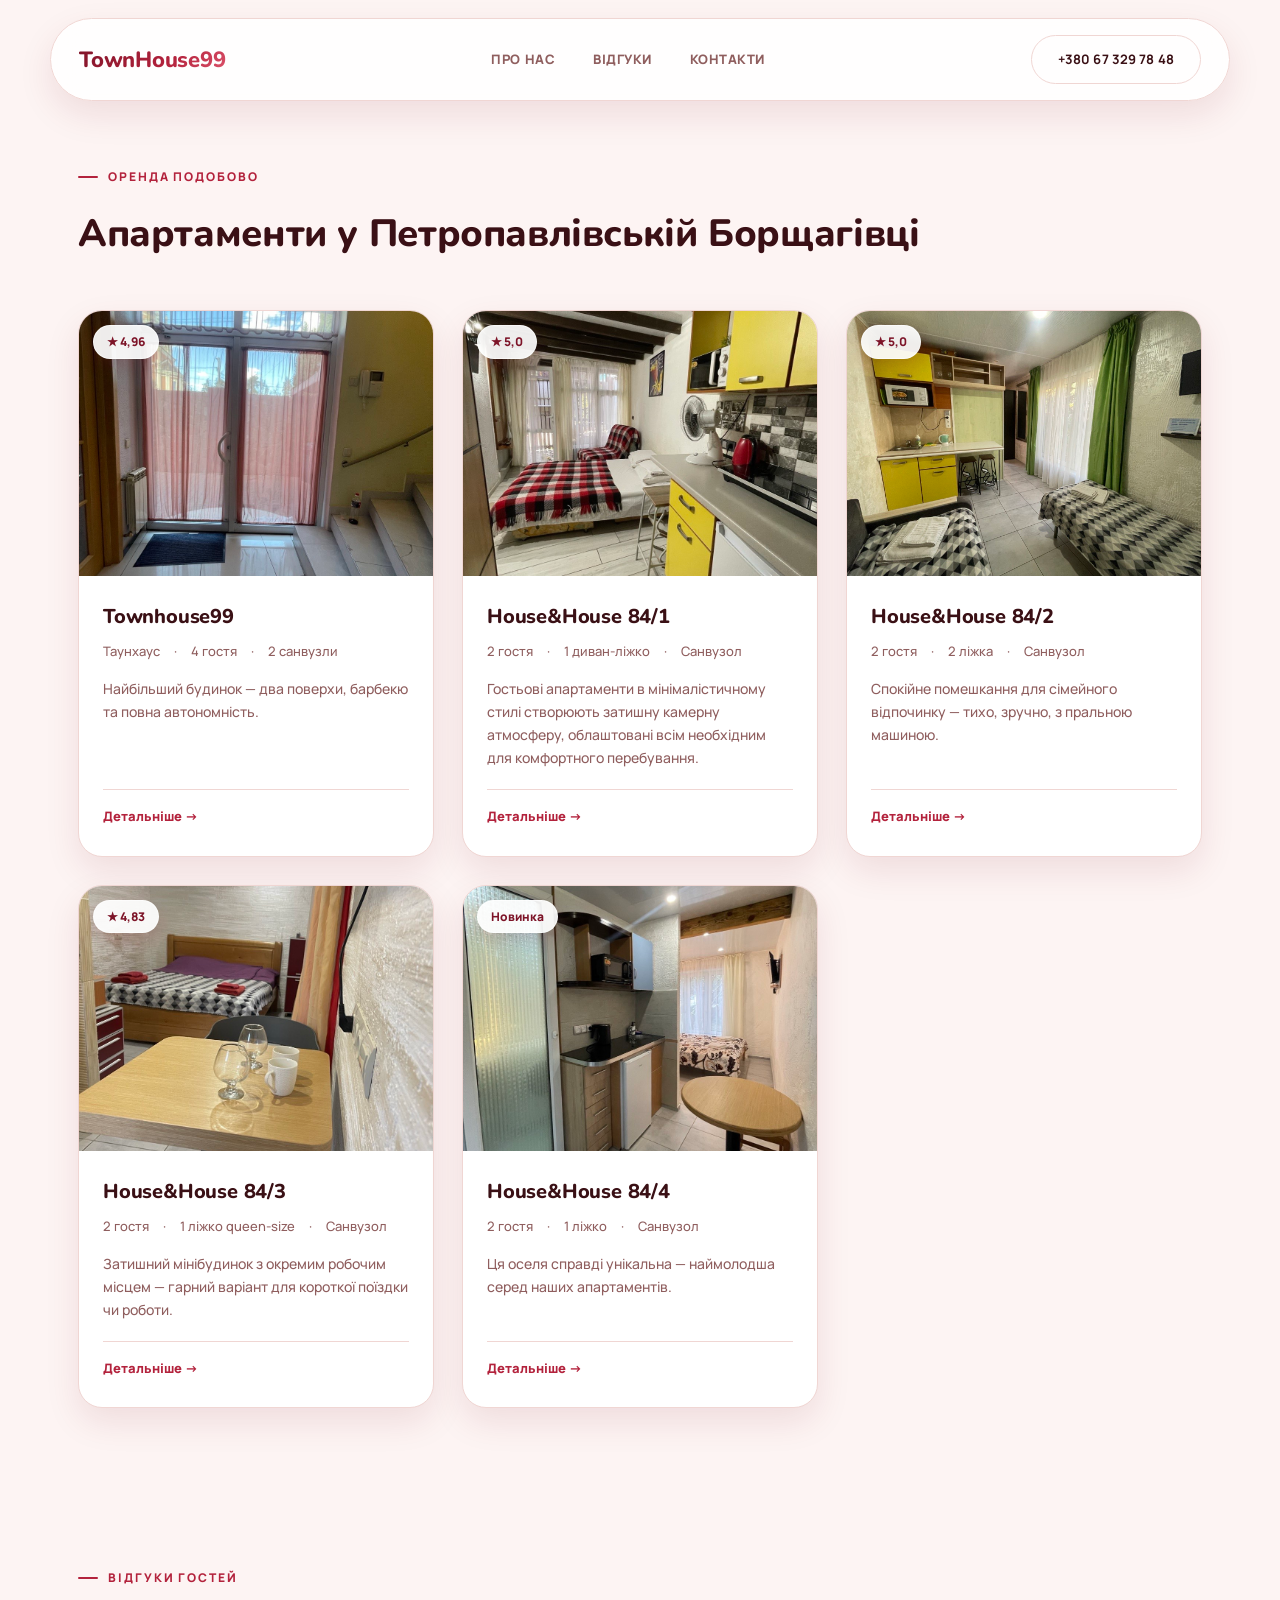
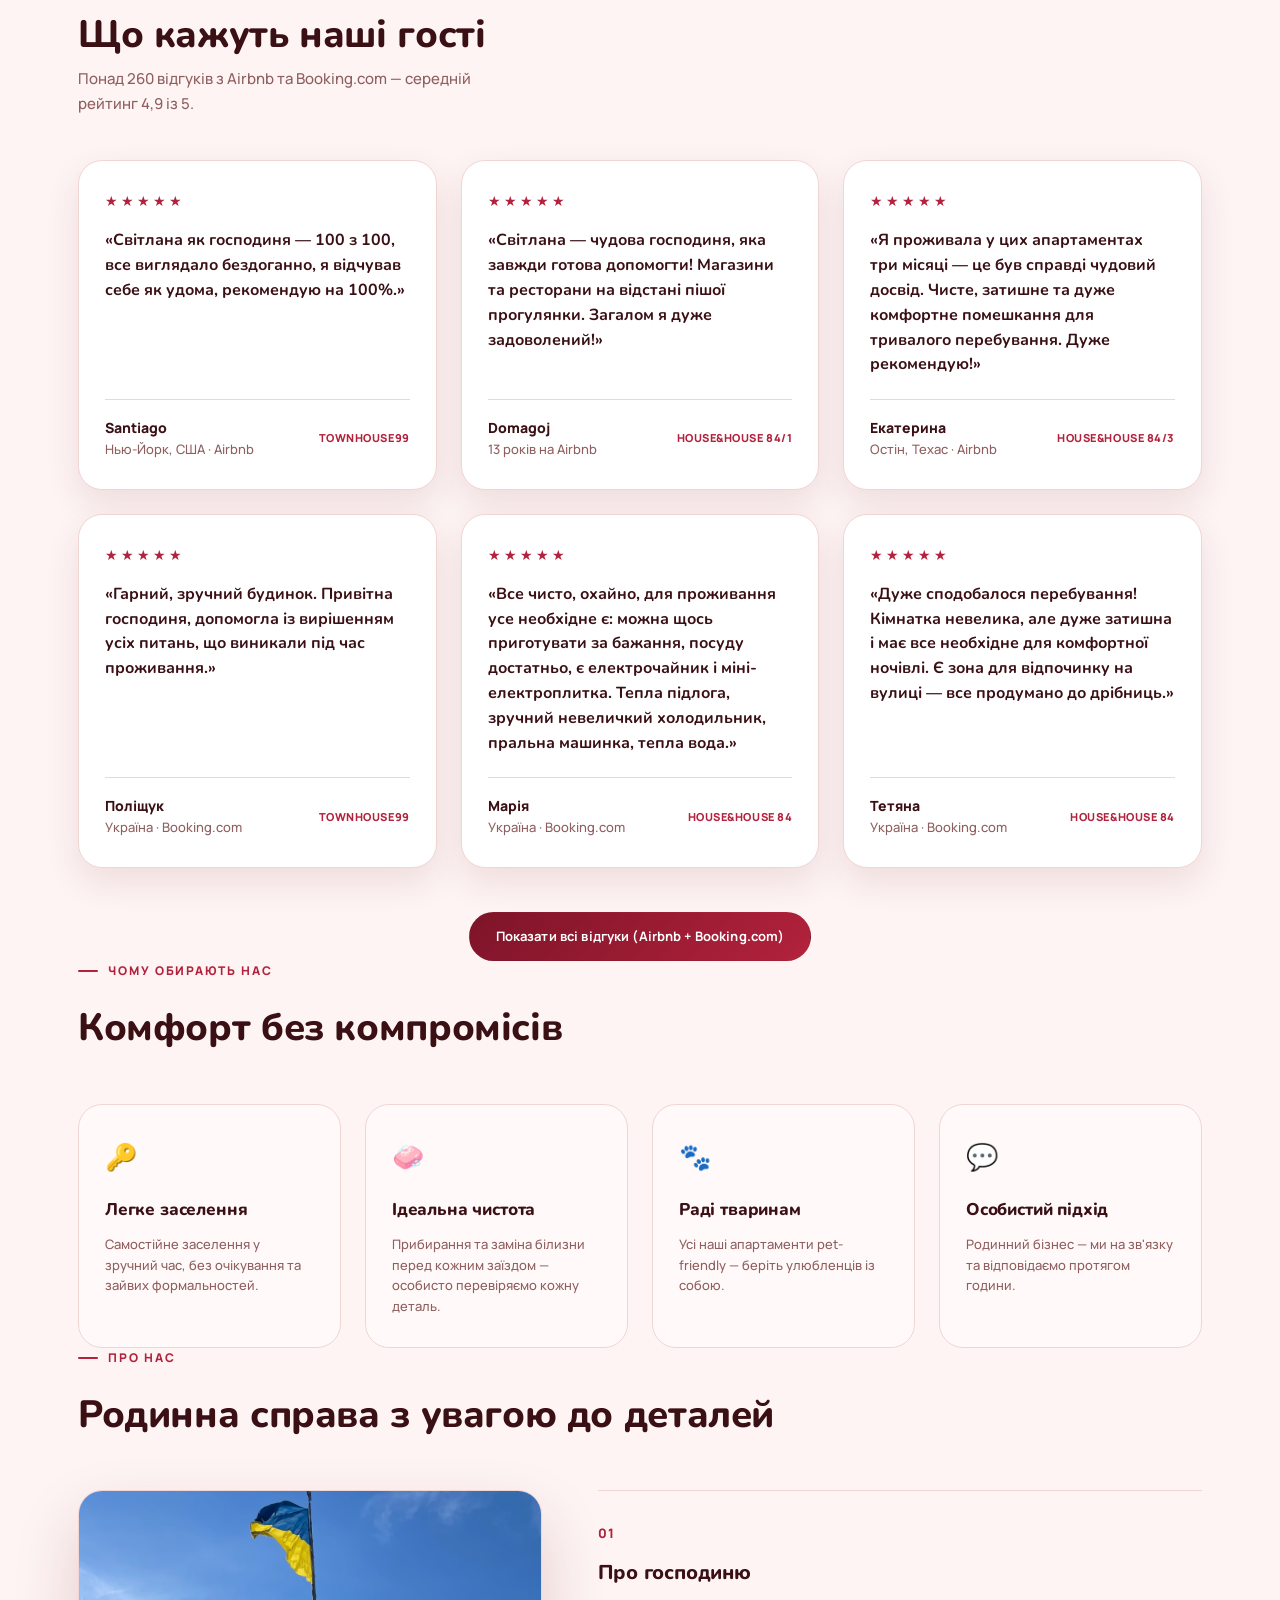
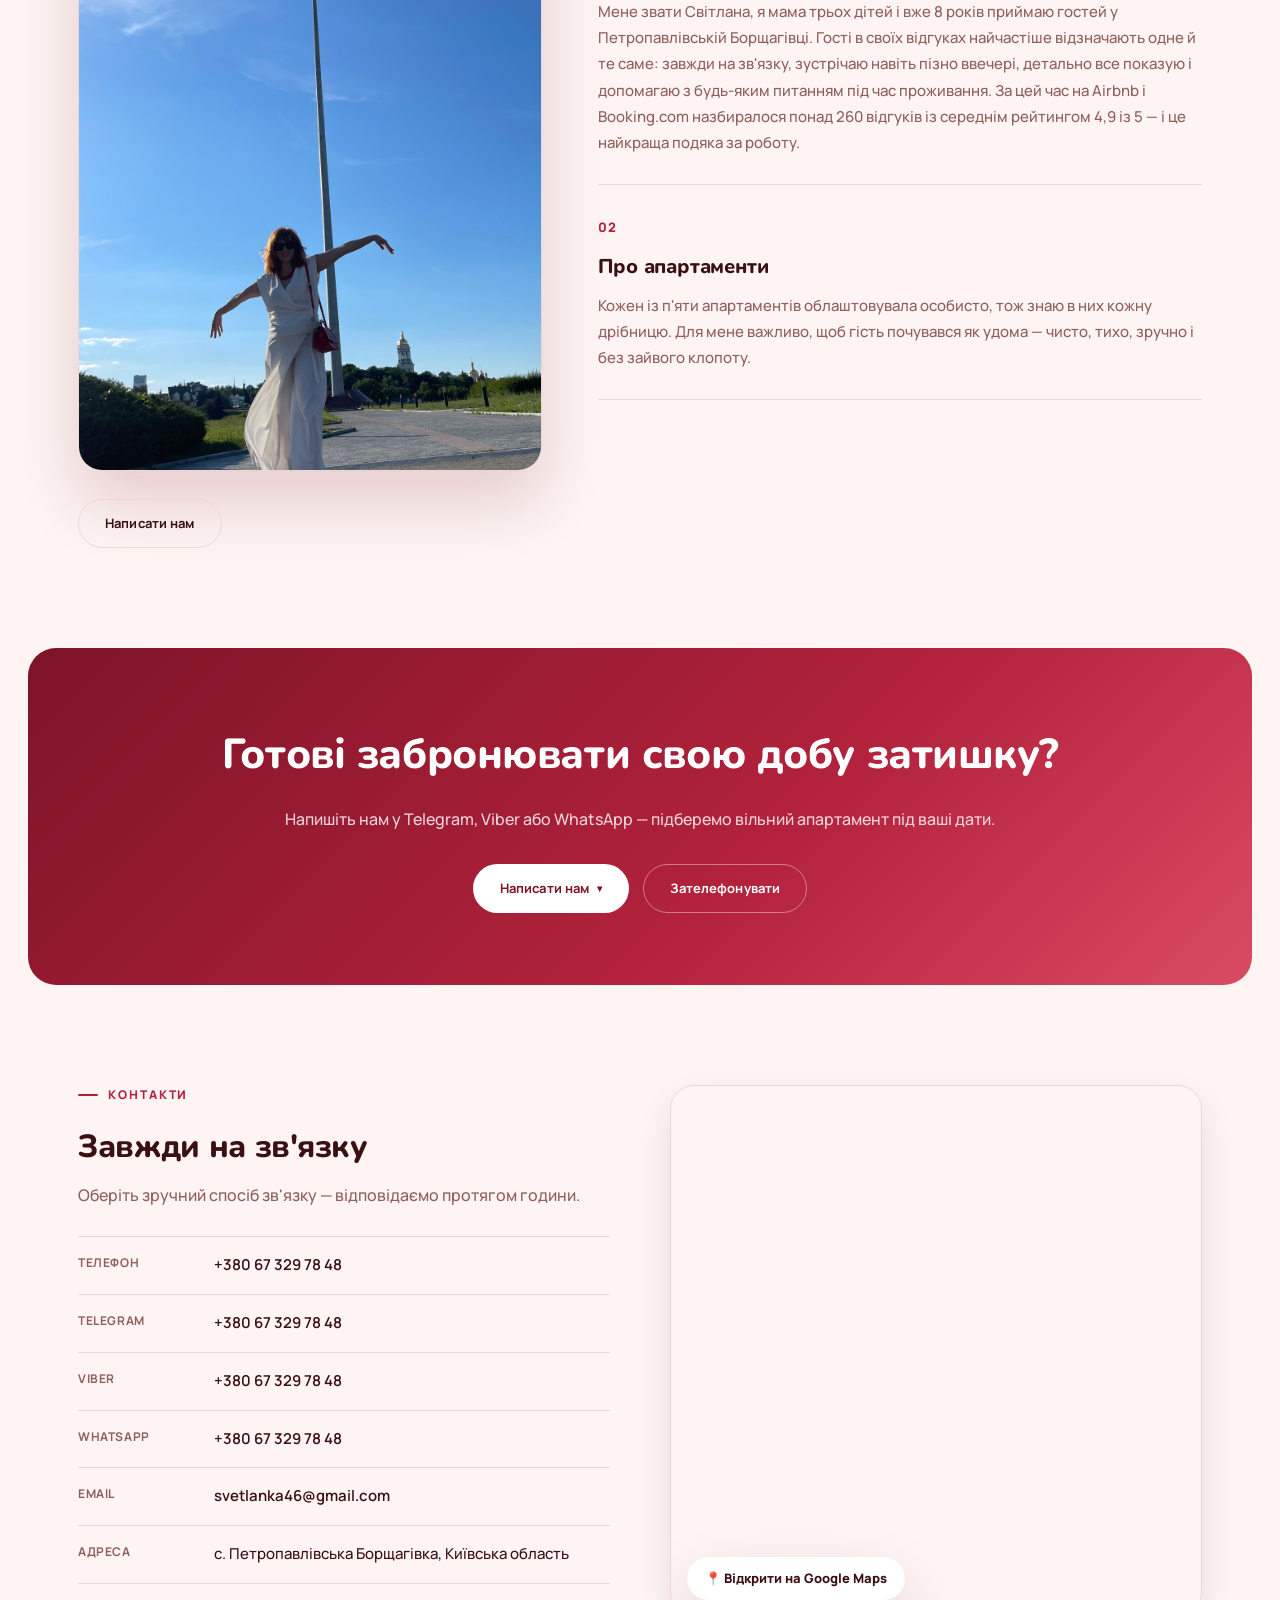
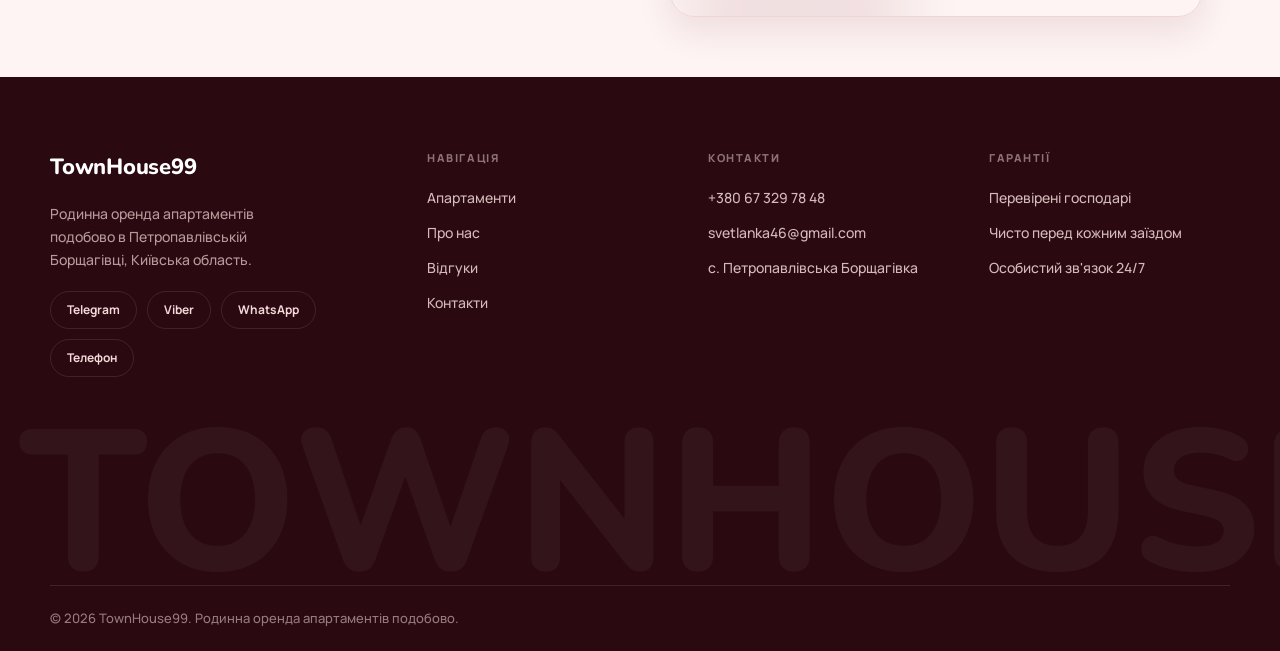
==== commit 31780282: "Update index.html" ====
--- a/index.html
+++ b/index.html
@@ -31,7 +31,7 @@
         <div class="nav-mobile-divider"></div>
         <a href="tel:+380673297848">Зателефонувати</a>
         <a href="https://t.me/+380673297848" target="_blank" rel="noopener">Telegram</a>
-        <a href="https://uri.viber.com/add?number=380673297848" target="_blank" rel="noopener">Viber</a>
+        <a href="viber://chat?number=%2B380673297848" target="_blank" rel="noopener">Viber</a>
         <a href="https://wa.me/380673297848" target="_blank" rel="noopener">WhatsApp</a>
       </div>
     </details>
@@ -259,7 +259,7 @@
           <summary class="btn btn-primary">Написати нам</summary>
           <div class="contact-menu-list">
             <a href="https://t.me/+380673297848" target="_blank" rel="noopener">Telegram</a>
-            <a href="https://uri.viber.com/add?number=380673297848" target="_blank" rel="noopener">Viber</a>
+            <a href="viber://chat?number=%2B380673297848" target="_blank" rel="noopener">Viber</a>
             <a href="https://wa.me/380673297848" target="_blank" rel="noopener">WhatsApp</a>
           </div>
         </details>
@@ -278,7 +278,7 @@
         <ul class="contact-list">
           <li><b>Телефон</b><span><a href="tel:+380673297848">+380 67 329 78 48</a></span></li>
           <li><b>Telegram</b><span><a href="https://t.me/+380673297848" target="_blank" rel="noopener">+380 67 329 78 48</a></span></li>
-          <li><b>Viber</b><span><a href="https://uri.viber.com/add?number=380673297848" target="_blank" rel="noopener">+380 67 329 78 48</a></span></li>
+          <li><b>Viber</b><span><a href="viber://chat?number=%2B380673297848" target="_blank" rel="noopener">+380 67 329 78 48</a></span></li>
           <li><b>WhatsApp</b><span><a href="https://wa.me/380673297848" target="_blank" rel="noopener">+380 67 329 78 48</a></span></li>
           <li><b>Email</b><span><a href="mailto:svetlanka46@gmail.com">svetlanka46@gmail.com</a></span></li>
           <li><b>Адреса</b><span>с. Петропавлівська Борщагівка, Київська область</span></li>
@@ -300,7 +300,7 @@
       <p>Родинна оренда апартаментів подобово в Петропавлівській Борщагівці, Київська область.</p>
       <div class="footer-social">
         <a href="https://t.me/+380673297848" target="_blank" rel="noopener">Telegram</a>
-        <a href="https://uri.viber.com/add?number=380673297848" target="_blank" rel="noopener">Viber</a>
+        <a href="viber://chat?number=%2B380673297848" target="_blank" rel="noopener">Viber</a>
         <a href="https://wa.me/380673297848" target="_blank" rel="noopener">WhatsApp</a>
         <a href="tel:+380673297848">Телефон</a>
       </div>
--- a/style.css
+++ b/style.css
@@ -68,6 +68,30 @@
 .nav-links a{color:var(--ink-soft);transition:color .2s;}
 .nav-links a:hover{color:var(--accent);}
 .nav-cta{display:flex;align-items:center;gap:18px;}
+
+/* Mobile nav menu */
+.nav-mobile{display:none;position:relative;}
+.nav-mobile summary{
+  list-style:none;cursor:pointer;
+  width:42px;height:42px;border-radius:50%;
+  border:1px solid var(--line);background:var(--surface);
+  display:flex;align-items:center;justify-content:center;
+  font-size:18px;color:var(--ink);
+}
+.nav-mobile summary::-webkit-details-marker{display:none;}
+.nav-mobile-panel{
+  position:absolute;right:0;top:calc(100% + 12px);
+  background:var(--surface);border:1px solid var(--line);border-radius:20px;
+  box-shadow:var(--shadow-lg);padding:10px;z-index:200;
+  display:flex;flex-direction:column;gap:2px;min-width:230px;
+}
+.nav-mobile-panel a{
+  padding:13px 16px;border-radius:12px;
+  font-size:14px;font-weight:700;color:var(--ink);
+  transition:background .15s ease,color .15s ease;
+}
+.nav-mobile-panel a:hover{background:var(--accent-soft);color:var(--accent-2);}
+.nav-mobile-divider{border-top:1px solid var(--line);margin:6px 4px;}
 .btn{
   display:inline-flex;align-items:center;justify-content:center;
   padding:13px 26px;
@@ -441,23 +465,37 @@
   .about-visual{aspect-ratio:16/9;}
   .contact-grid{grid-template-columns:1fr;}
   .nav-links{display:none;}
+  .nav-cta{display:none;}
+  .nav-mobile{display:block;}
   .detail-layout{grid-template-columns:1fr;}
   .booking-card{position:static;}
   .gallery{grid-template-columns:1fr 1fr;grid-template-rows:auto;height:auto;}
   .gallery a{aspect-ratio:4/3;height:auto;}
   .gallery a:first-child{grid-column:span 2;grid-row:auto;}
   .footer-grid{grid-template-columns:1fr 1fr;}
+  .cal-book-links{flex-direction:column;}
+  .cal-book-links .btn{flex:none;width:100%;}
 }
 @media (max-width:600px){
-  section{padding:64px 0;}
+  section{padding:56px 0;}
+  .container{padding:0 18px;}
+  .nav{padding:14px 18px;}
+  .logo{font-size:19px;}
   .apt-grid{grid-template-columns:1fr;}
   .why-grid{grid-template-columns:1fr;}
   .review-grid{grid-template-columns:1fr;}
-  .cta-band{padding:44px 24px;margin:0 16px;}
-  .nav-cta .btn-outline{display:none;}
+  .cta-band{padding:40px 22px;margin:0 12px;border-radius:22px;}
   .amenities-grid{grid-template-columns:1fr;}
-  .gallery{grid-template-columns:1fr;}
-  .gallery a:first-child{grid-column:auto;}
-  .footer-grid{grid-template-columns:1fr;padding:56px 0 32px;}
+  .gallery{grid-template-columns:1fr 1fr;gap:8px;height:auto;}
+  .gallery a{aspect-ratio:1/1;}
+  .gallery a:first-child{grid-column:span 2;aspect-ratio:4/3;}
+  .footer-grid{grid-template-columns:1fr;padding:48px 0 28px;gap:32px;}
   .footer-watermark{font-size:22vw;text-align:left;padding-left:8px;}
-}
+  .contact-list li{flex-direction:column;gap:4px;}
+  .contact-list b{min-width:0;}
+  .section-head{margin-bottom:28px;}
+  .hero-stats{gap:24px;flex-wrap:wrap;}
+  .cal-modal{padding:12px;}
+  .cal-modal-inner{padding:22px;border-radius:18px;}
+  .cal-modal-close{top:-14px;right:-14px;width:32px;height:32px;}
+}
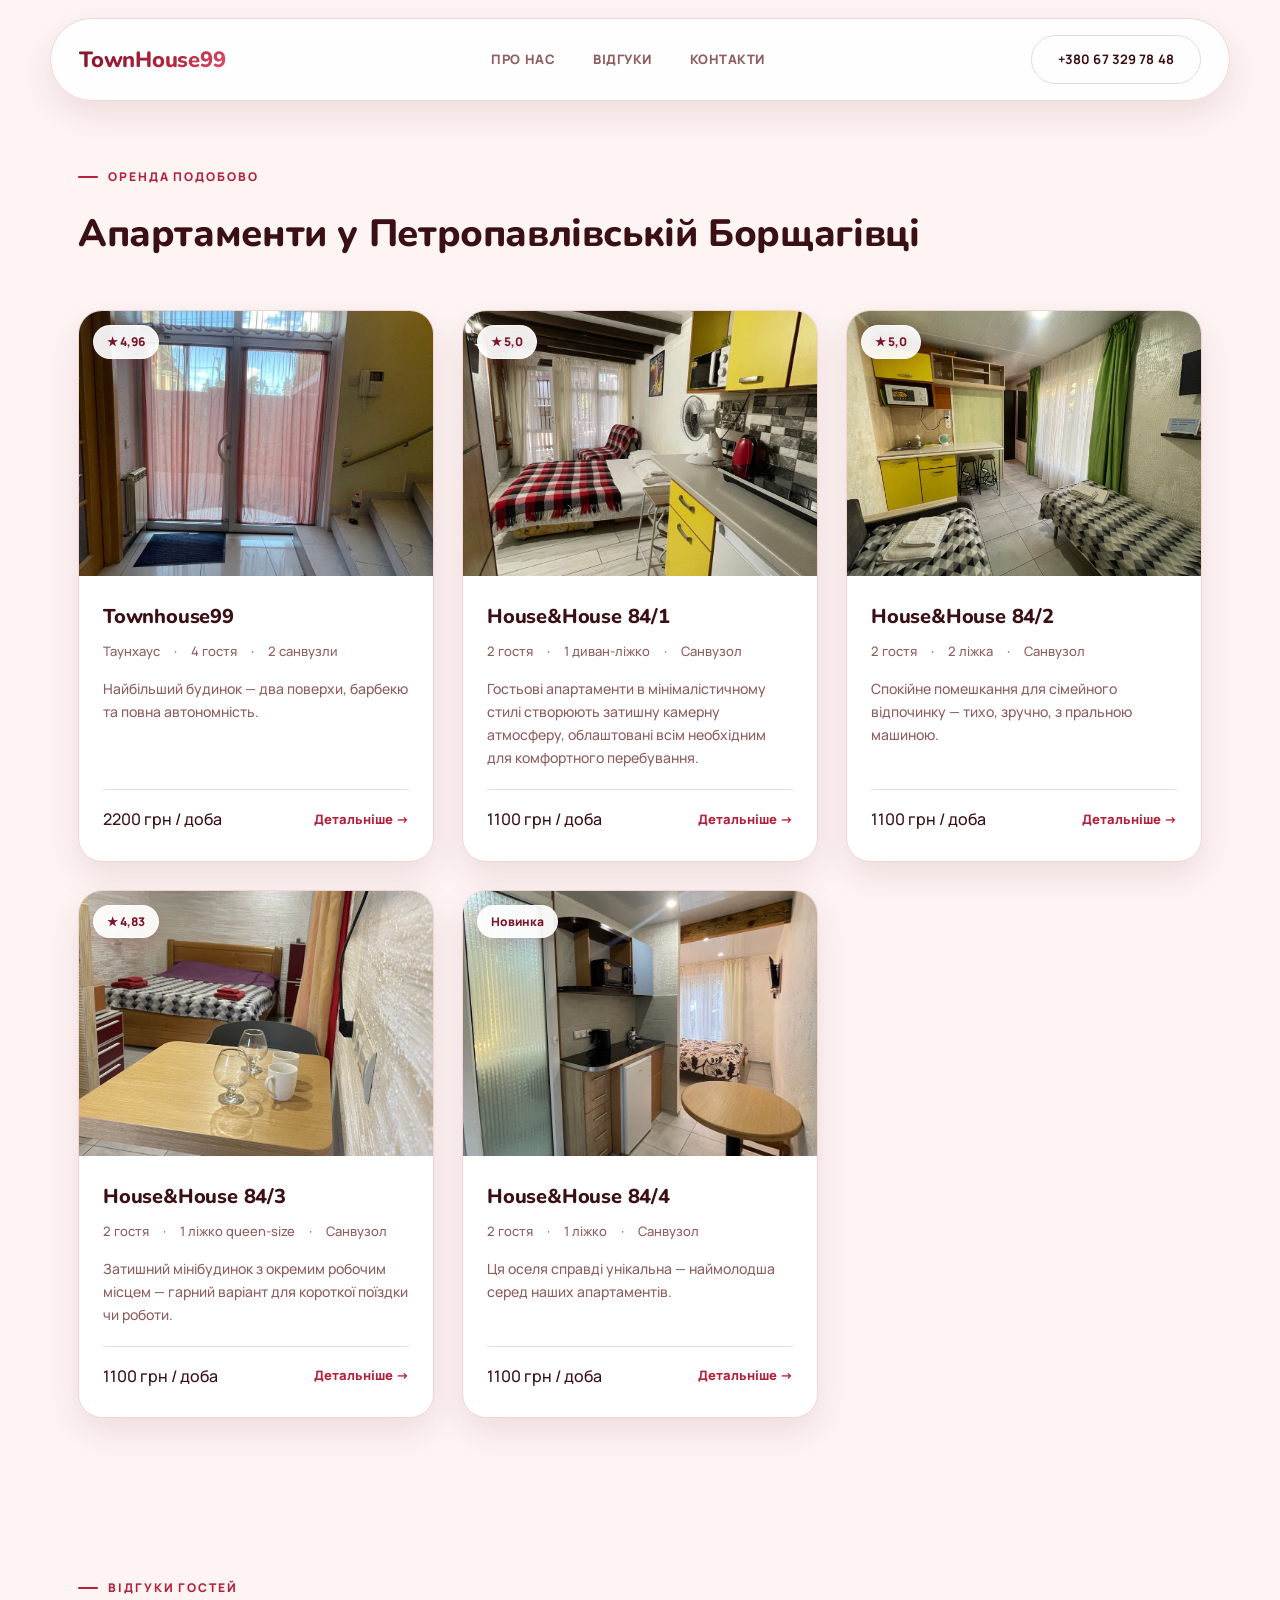
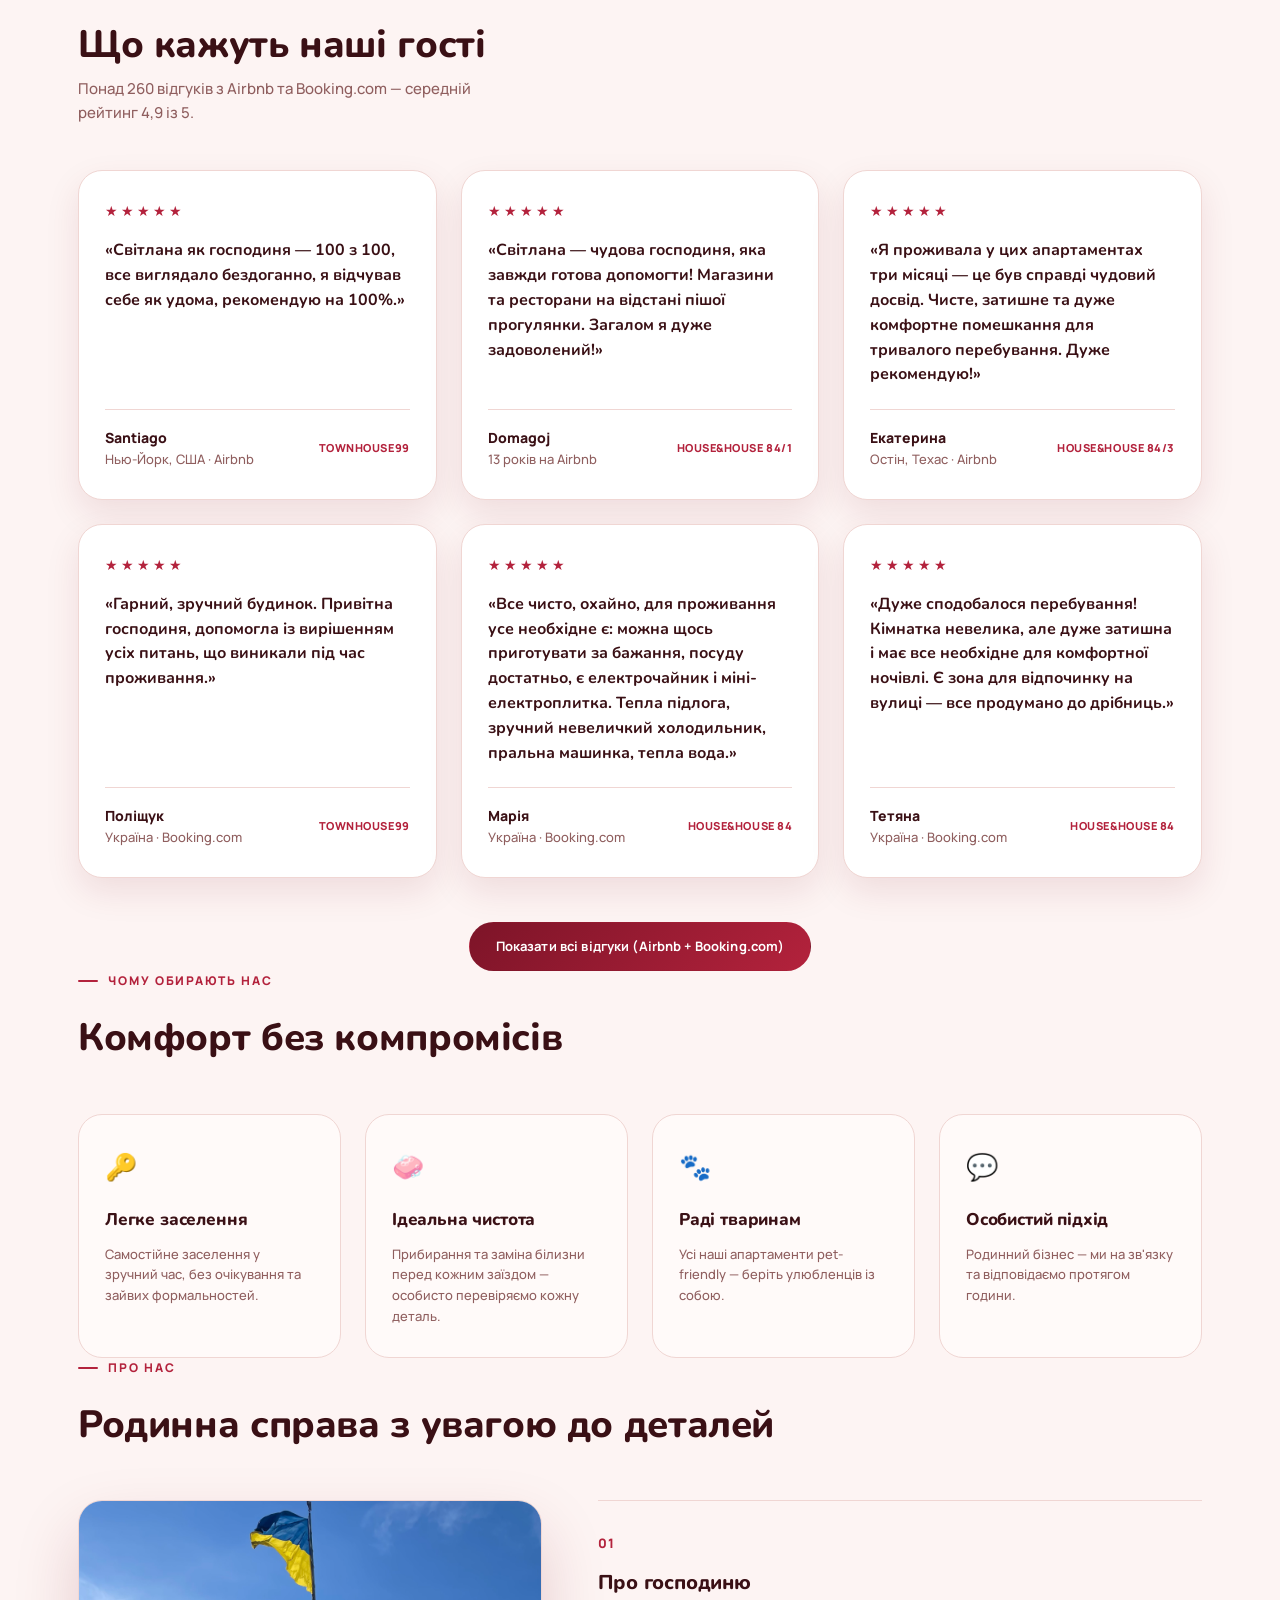
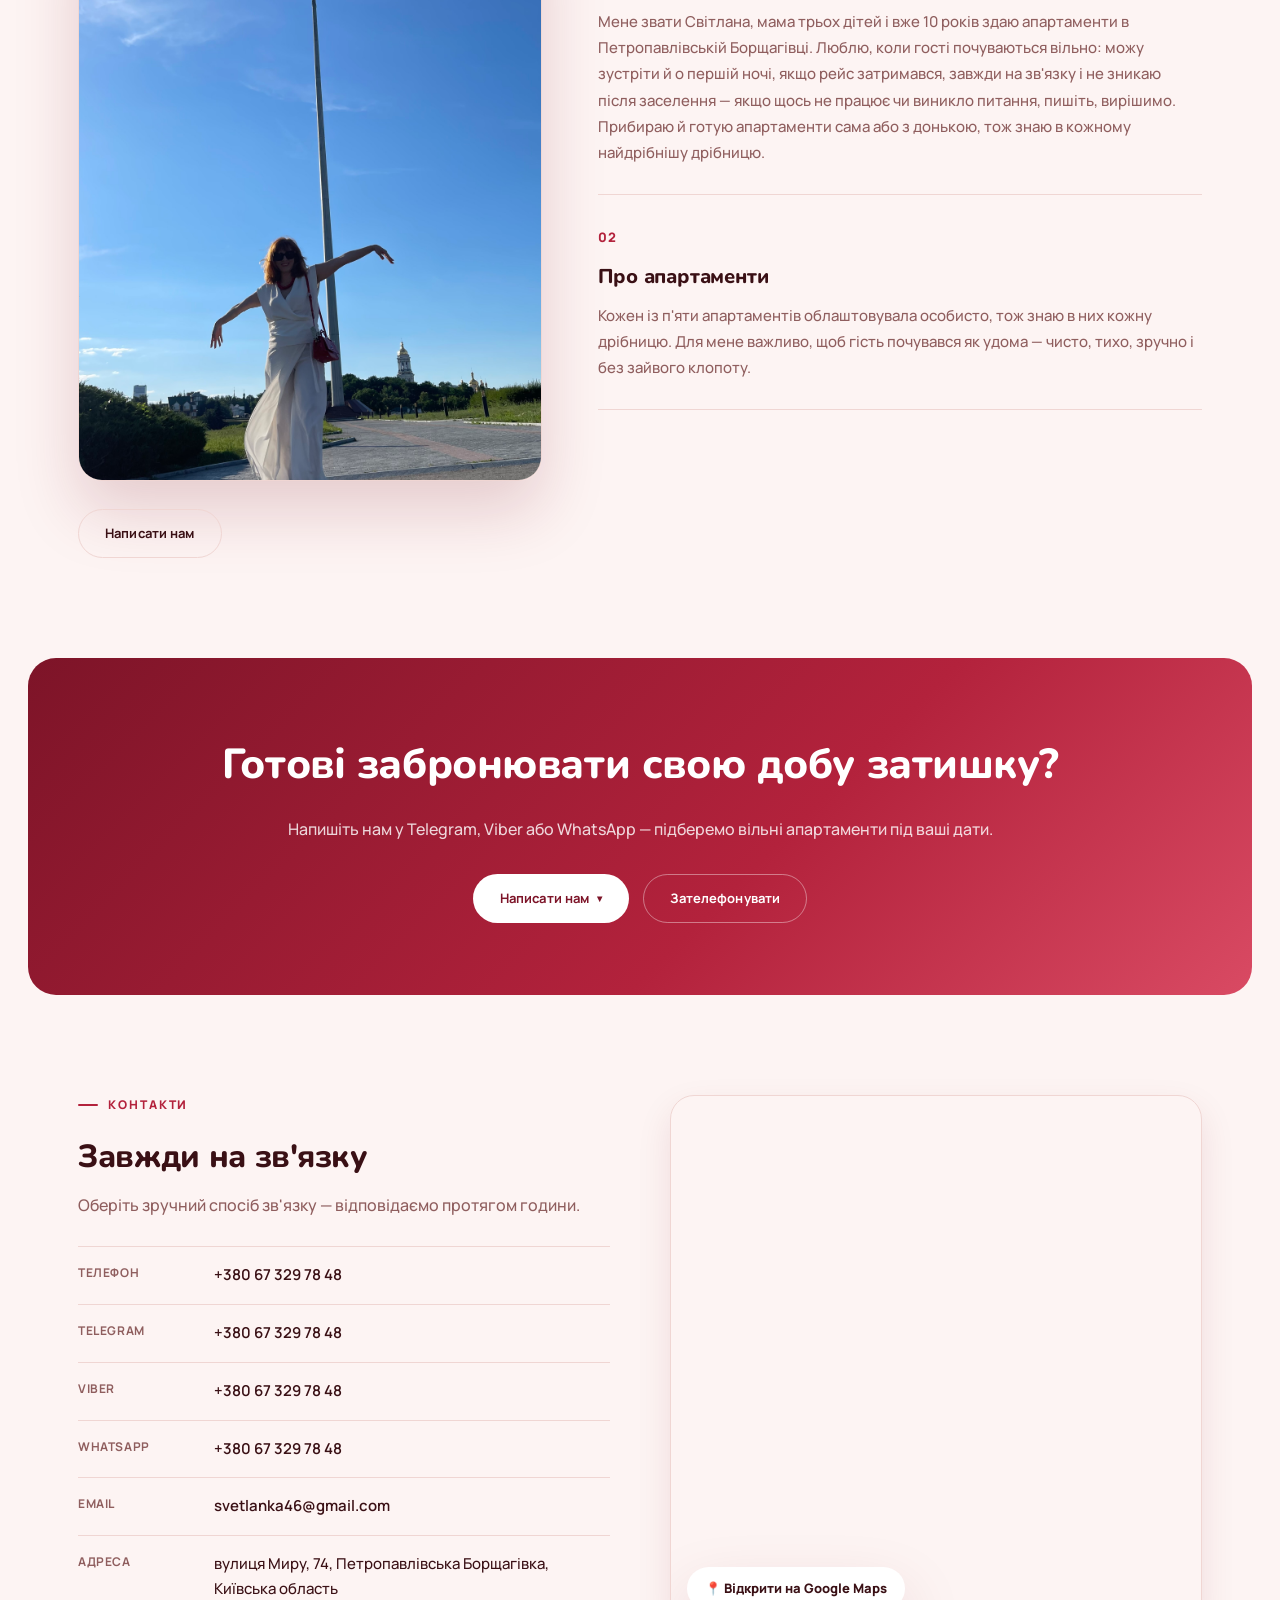
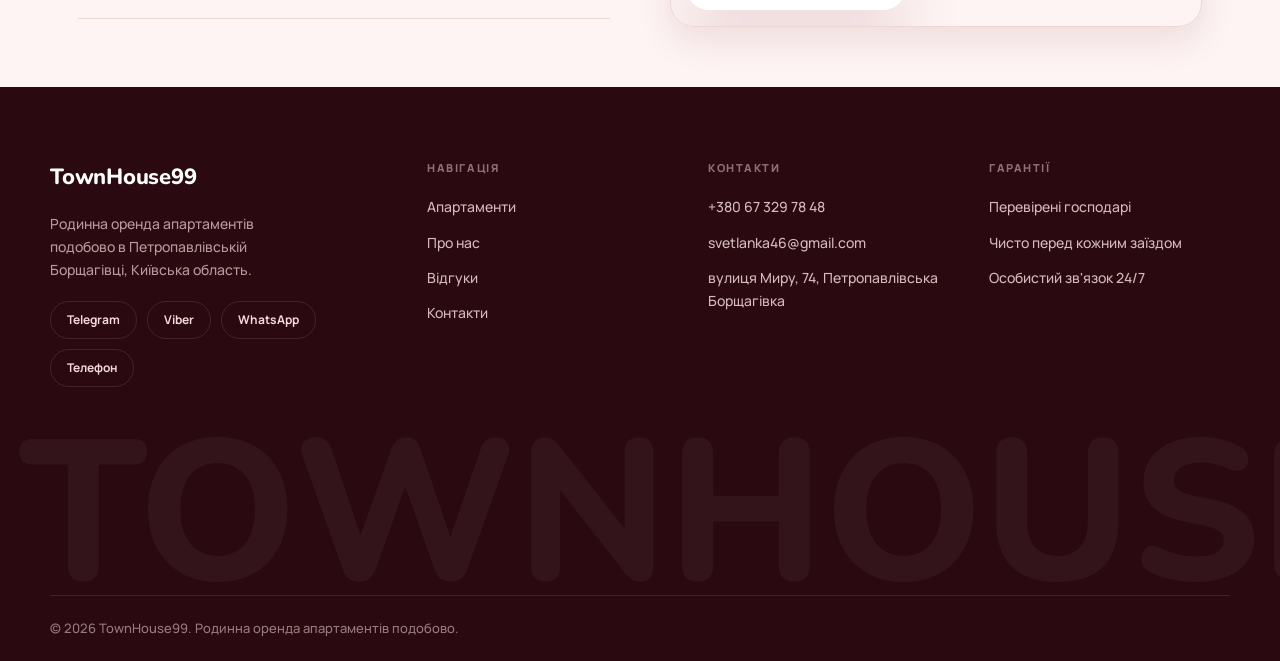
==== commit ac337804: "Update index.html" ====
--- a/index.html
+++ b/index.html
@@ -59,7 +59,7 @@
           <h3>Townhouse99</h3>
           <div class="apt-meta"><span>Таунхаус</span><span>·</span><span>4 гостя</span><span>·</span><span>2 санвузли</span></div>
           <p class="apt-desc">Найбільший будинок — два поверхи, барбекю та повна автономність.</p>
-          <div class="apt-foot"><span class="apt-link">Детальніше →</span></div>
+          <div class="apt-foot"><span class="apt-price">2200 грн<span> / доба</span></span><span class="apt-link">Детальніше →</span></div>
         </div>
       </a>
 
@@ -72,7 +72,7 @@
           <h3>House&amp;House 84/1</h3>
           <div class="apt-meta"><span>2 гостя</span><span>·</span><span>1 диван-ліжко</span><span>·</span><span>Санвузол</span></div>
           <p class="apt-desc">Гостьові апартаменти в мінімалістичному стилі створюють затишну камерну атмосферу, облаштовані всім необхідним для комфортного перебування.</p>
-          <div class="apt-foot"><span class="apt-link">Детальніше →</span></div>
+          <div class="apt-foot"><span class="apt-price">1100 грн<span> / доба</span></span><span class="apt-link">Детальніше →</span></div>
         </div>
       </a>
 
@@ -85,7 +85,7 @@
           <h3>House&amp;House 84/2</h3>
           <div class="apt-meta"><span>2 гостя</span><span>·</span><span>2 ліжка</span><span>·</span><span>Санвузол</span></div>
           <p class="apt-desc">Спокійне помешкання для сімейного відпочинку — тихо, зручно, з пральною машиною.</p>
-          <div class="apt-foot"><span class="apt-link">Детальніше →</span></div>
+          <div class="apt-foot"><span class="apt-price">1100 грн<span> / доба</span></span><span class="apt-link">Детальніше →</span></div>
         </div>
       </a>
 
@@ -98,7 +98,7 @@
           <h3>House&amp;House 84/3</h3>
           <div class="apt-meta"><span>2 гостя</span><span>·</span><span>1 ліжко queen-size</span><span>·</span><span>Санвузол</span></div>
           <p class="apt-desc">Затишний мінібудинок з окремим робочим місцем — гарний варіант для короткої поїздки чи роботи.</p>
-          <div class="apt-foot"><span class="apt-link">Детальніше →</span></div>
+          <div class="apt-foot"><span class="apt-price">1100 грн<span> / доба</span></span><span class="apt-link">Детальніше →</span></div>
         </div>
       </a>
 
@@ -111,7 +111,7 @@
           <h3>House&amp;House 84/4</h3>
           <div class="apt-meta"><span>2 гостя</span><span>·</span><span>1 ліжко</span><span>·</span><span>Санвузол</span></div>
           <p class="apt-desc">Ця оселя справді унікальна — наймолодша серед наших апартаментів.</p>
-          <div class="apt-foot"><span class="apt-link">Детальніше →</span></div>
+          <div class="apt-foot"><span class="apt-price">1100 грн<span> / доба</span></span><span class="apt-link">Детальніше →</span></div>
         </div>
       </a>
 
@@ -237,7 +237,7 @@
         <div class="about-block">
           <span class="about-num">01</span>
           <h3>Про господиню</h3>
-          <p>Мене звати Світлана, я мама трьох дітей і вже 8 років приймаю гостей у Петропавлівській Борщагівці. Гості в своїх відгуках найчастіше відзначають одне й те саме: завжди на зв'язку, зустрічаю навіть пізно ввечері, детально все показую і допомагаю з будь-яким питанням під час проживання. За цей час на Airbnb і Booking.com назбиралося понад 260 відгуків із середнім рейтингом 4,9 із 5 — і це найкраща подяка за роботу.</p>
+          <p>Мене звати Світлана, мама трьох дітей і вже 10 років здаю апартаменти в Петропавлівській Борщагівці. Люблю, коли гості почуваються вільно: можу зустріти й о першій ночі, якщо рейс затримався, завжди на зв'язку і не зникаю після заселення — якщо щось не працює чи виникло питання, пишіть, вирішимо. Прибираю й готую апартаменти сама або з донькою, тож знаю в кожному найдрібнішу дрібницю.</p>
         </div>
         <div class="about-block">
           <span class="about-num">02</span>
@@ -253,7 +253,7 @@
   <section>
     <div class="cta-band">
       <h2>Готові забронювати свою добу затишку?</h2>
-      <p>Напишіть нам у Telegram, Viber або WhatsApp — підберемо вільний апартамент під ваші дати.</p>
+      <p>Напишіть нам у Telegram, Viber або WhatsApp — підберемо вільні апартаменти під ваші дати.</p>
       <div class="cta-actions">
         <details class="contact-menu">
           <summary class="btn btn-primary">Написати нам</summary>
@@ -281,7 +281,7 @@
           <li><b>Viber</b><span><a href="viber://chat?number=%2B380673297848" target="_blank" rel="noopener">+380 67 329 78 48</a></span></li>
           <li><b>WhatsApp</b><span><a href="https://wa.me/380673297848" target="_blank" rel="noopener">+380 67 329 78 48</a></span></li>
           <li><b>Email</b><span><a href="mailto:svetlanka46@gmail.com">svetlanka46@gmail.com</a></span></li>
-          <li><b>Адреса</b><span>с. Петропавлівська Борщагівка, Київська область</span></li>
+          <li><b>Адреса</b><span>вулиця Миру, 74, Петропавлівська Борщагівка, Київська область</span></li>
         </ul>
       </div>
       <div class="map-embed">
@@ -316,7 +316,7 @@
       <h4>Контакти</h4>
       <a href="tel:+380673297848">+380 67 329 78 48</a>
       <a href="mailto:svetlanka46@gmail.com">svetlanka46@gmail.com</a>
-      <span>с. Петропавлівська Борщагівка</span>
+      <span>вулиця Миру, 74, Петропавлівська Борщагівка</span>
     </div>
     <div class="footer-col">
       <h4>Гарантії</h4>
--- a/style.css
+++ b/style.css
@@ -231,7 +231,7 @@
 
 /* CTA band */
 .cta-band{
-  position:relative;overflow:hidden;
+  position:relative;
   background:linear-gradient(135deg,#7d1428,#b3223c 60%,#d94a63);
   color:#fff;border-radius:28px;padding:72px 48px;text-align:center;margin:0 28px;
 }
@@ -483,7 +483,8 @@
   .logo{font-size:19px;}
   .apt-grid{grid-template-columns:1fr;}
   .why-grid{grid-template-columns:1fr;}
-  .review-grid{grid-template-columns:1fr;}
+  .review-grid{display:none;}
+  .about-visual{display:none;}
   .cta-band{padding:40px 22px;margin:0 12px;border-radius:22px;}
   .amenities-grid{grid-template-columns:1fr;}
   .gallery{grid-template-columns:1fr 1fr;gap:8px;height:auto;}
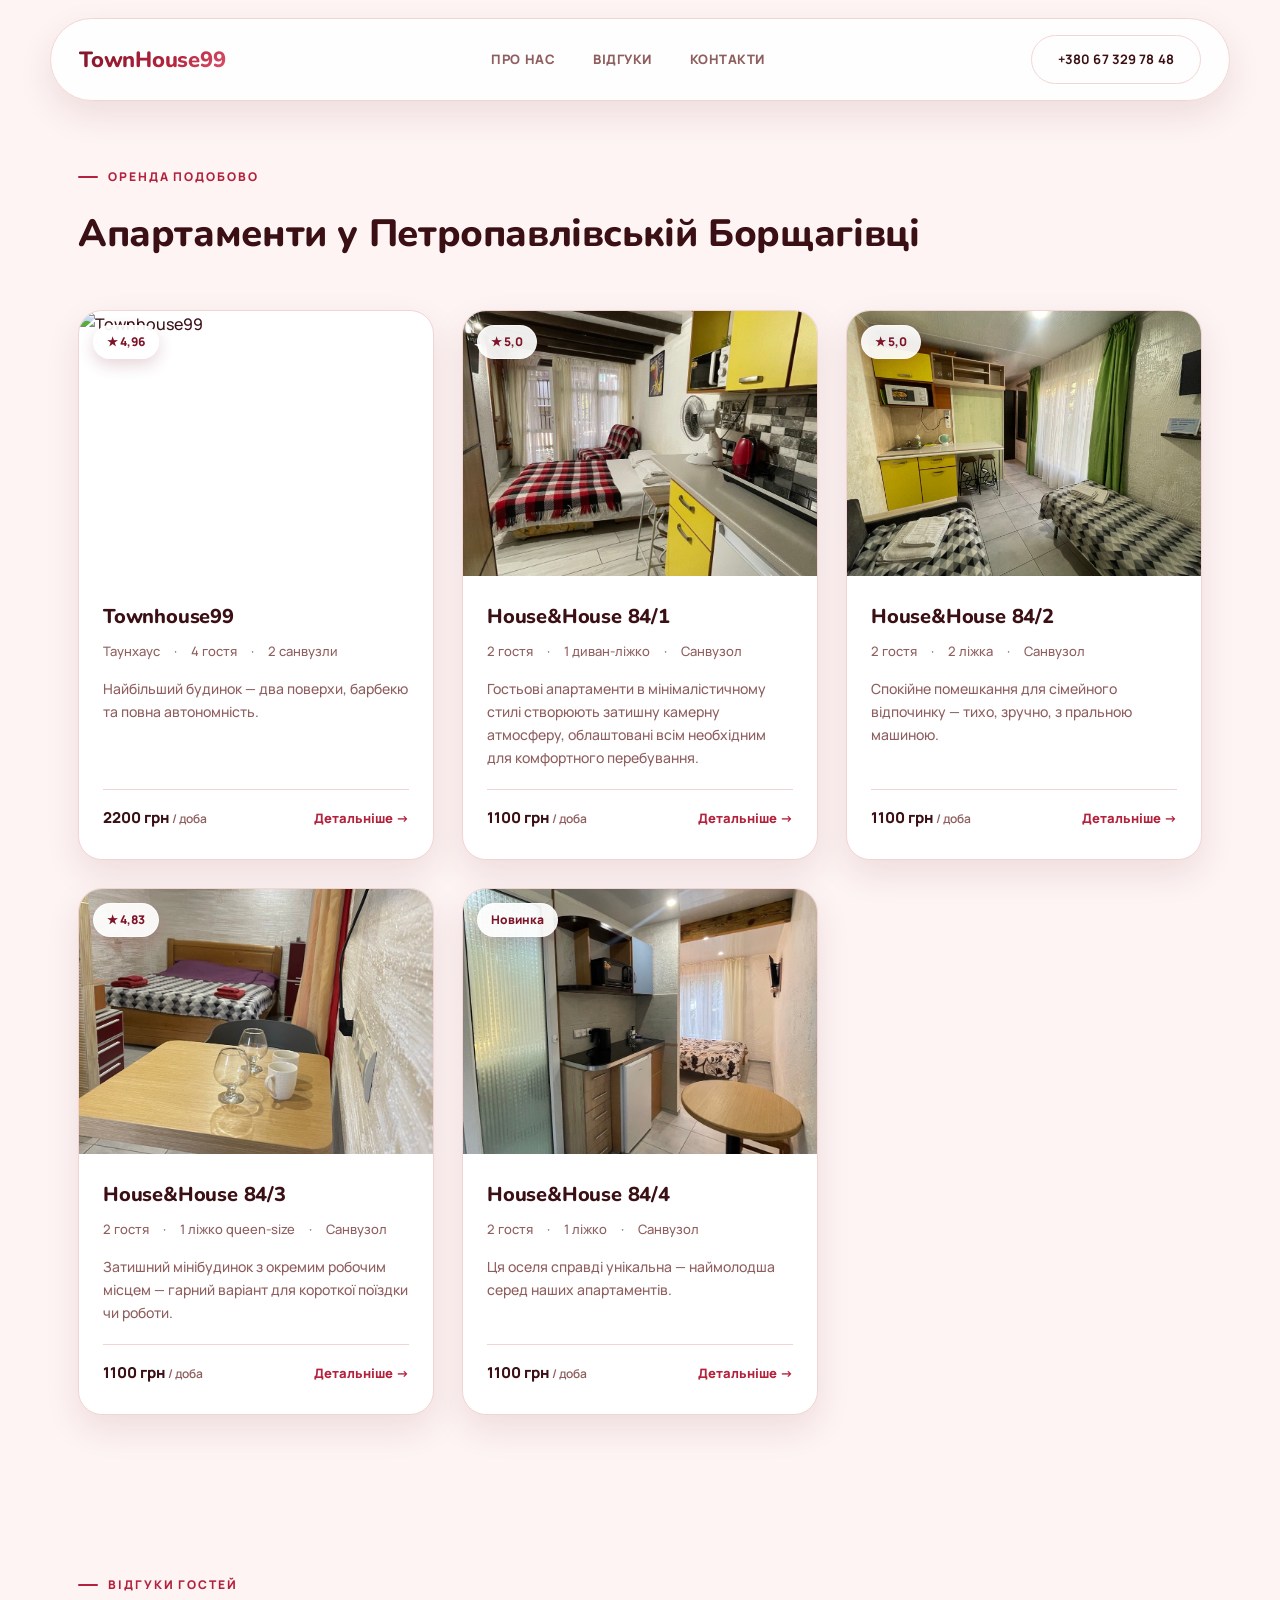
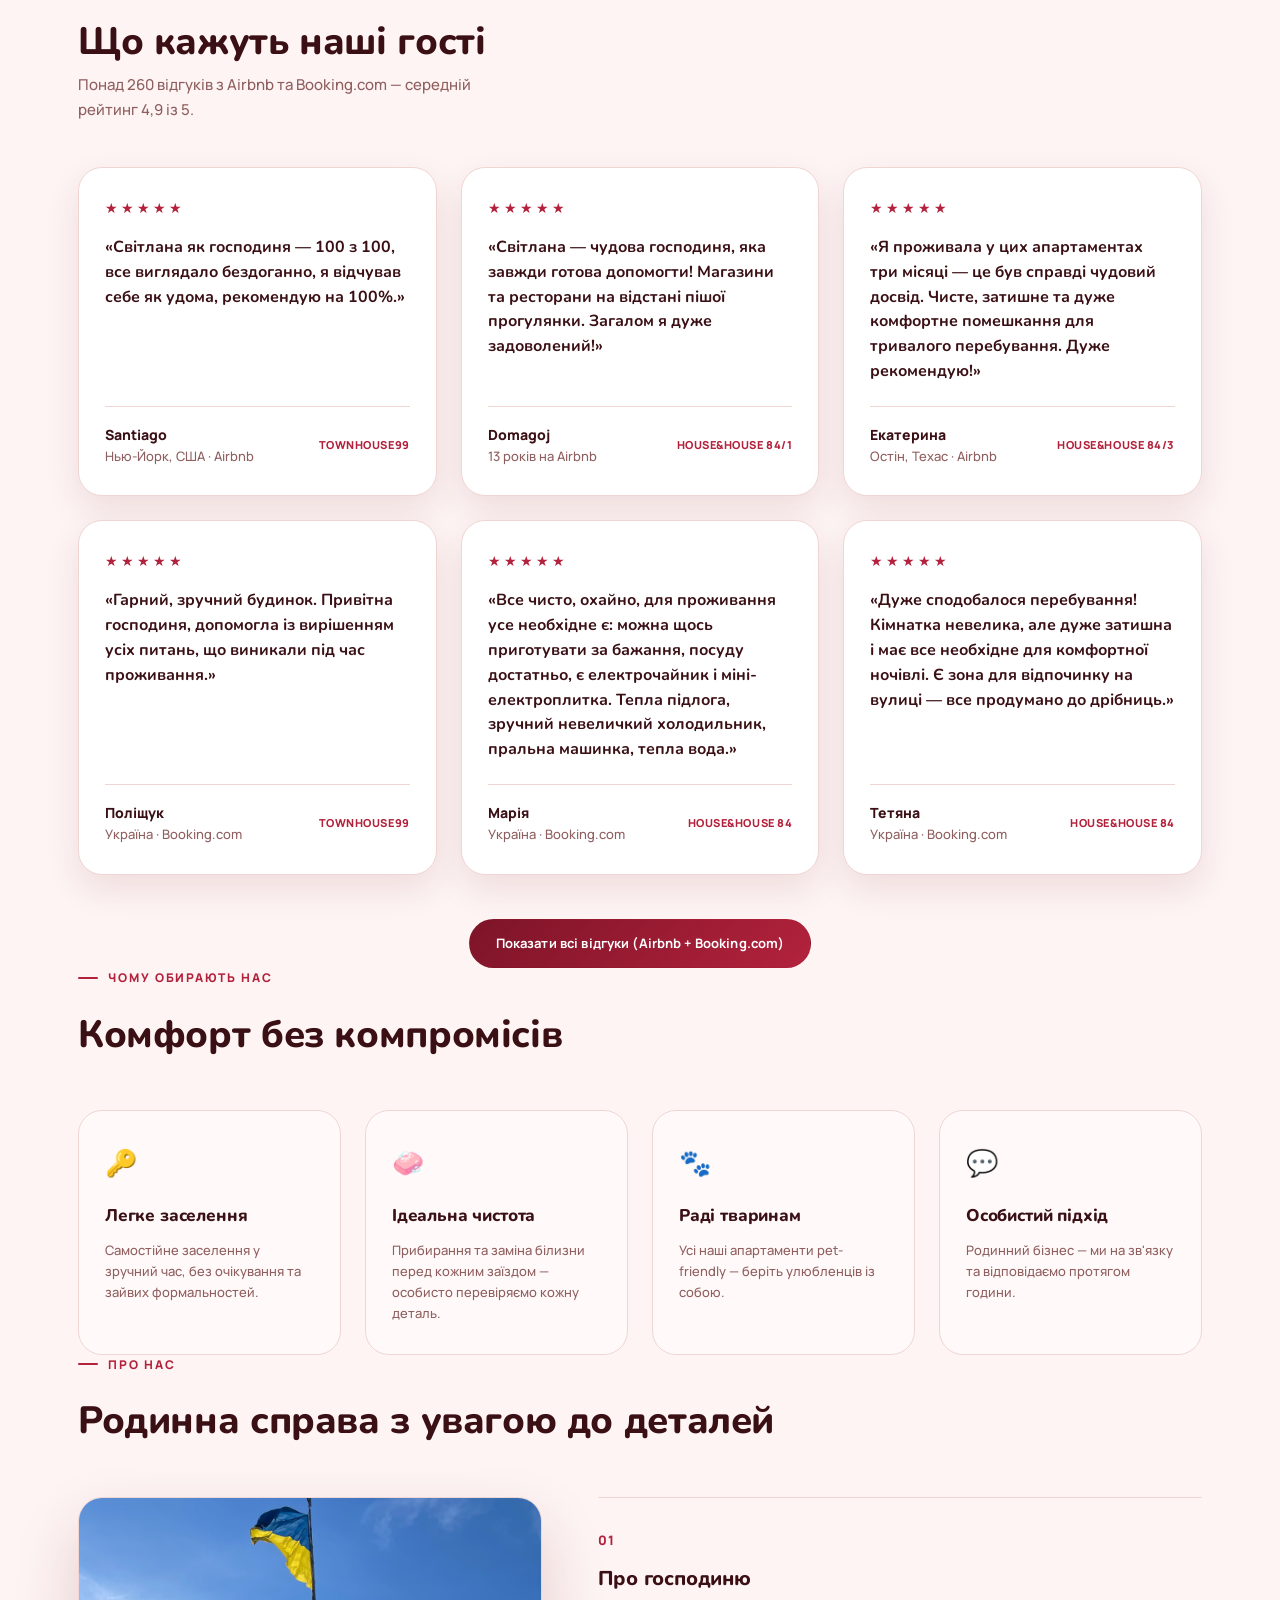
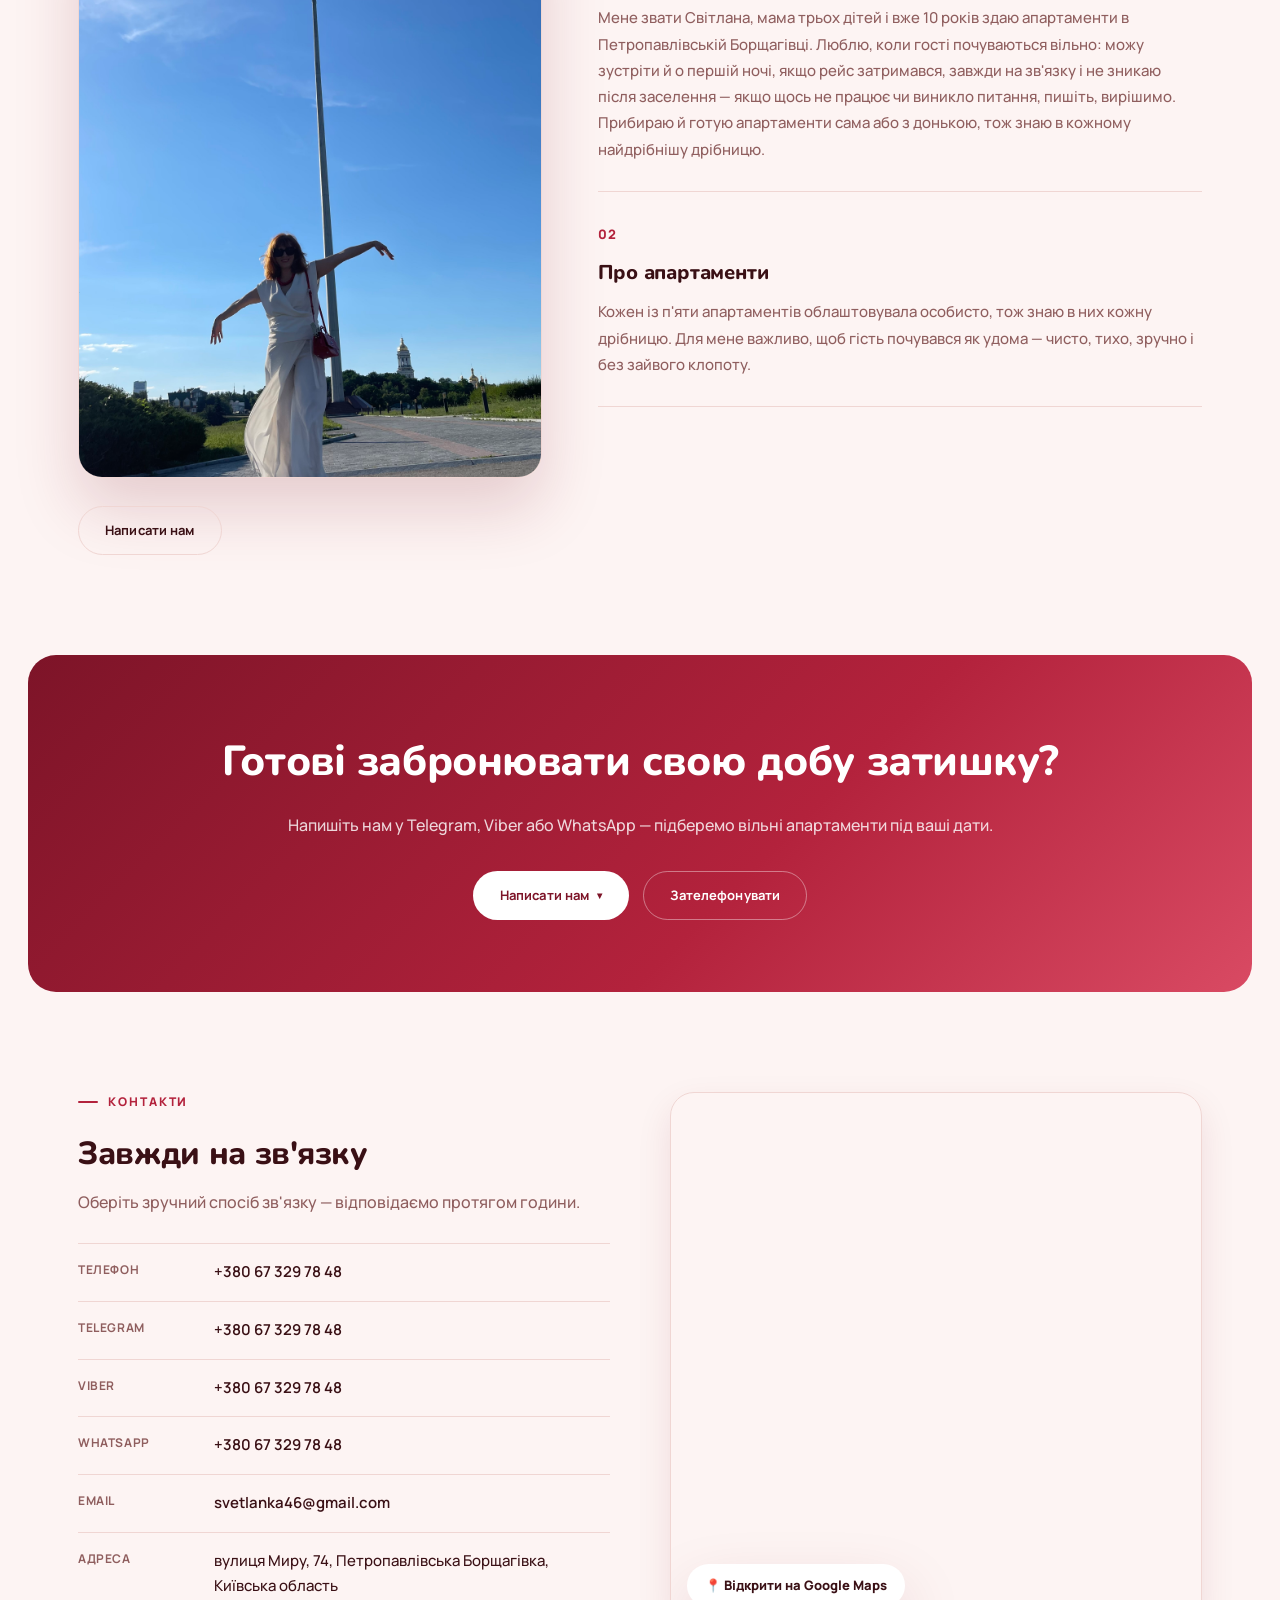
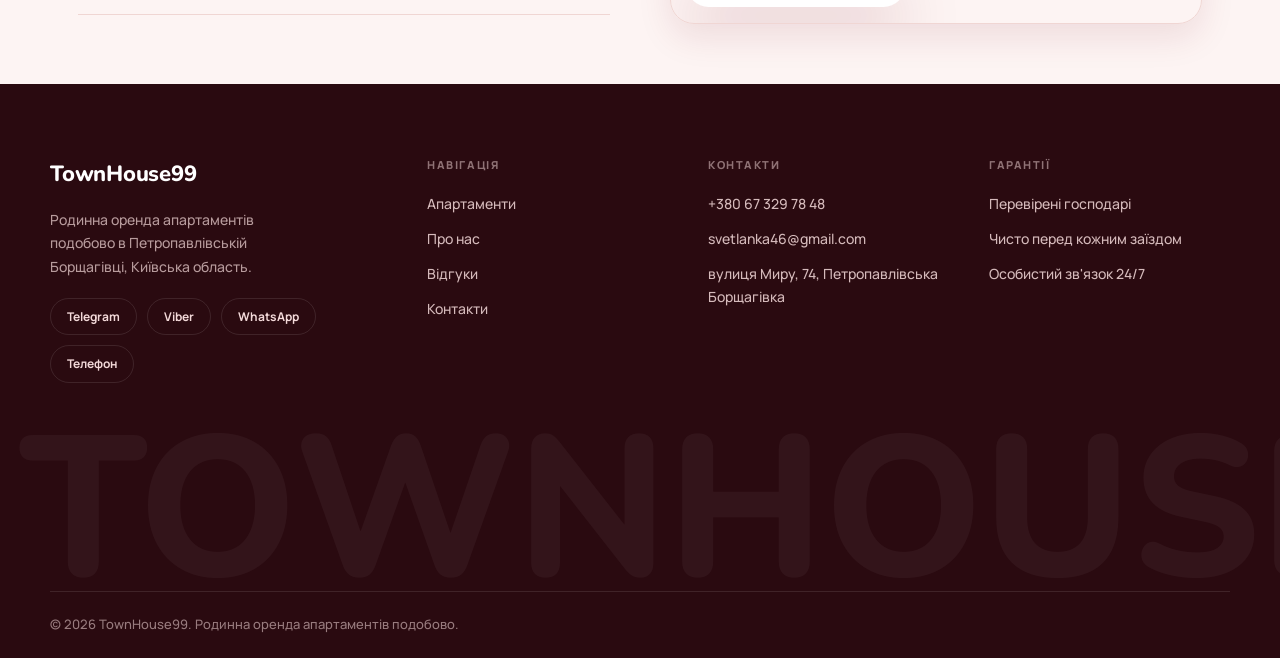
==== commit 6e3ec018: "Update index.html" ====
--- a/index.html
+++ b/index.html
@@ -52,7 +52,7 @@
 
       <a href="apt5.html" class="apt-card">
         <div class="apt-photo">
-          <img src="apartments/apt5-1.jpg" alt="Townhouse99">
+          <img src="apartments/apt5-house-1.jpg" alt="Townhouse99">
           <span class="apt-badge">★ 4,96</span>
         </div>
         <div class="apt-body">
--- a/style.css
+++ b/style.css
@@ -186,6 +186,8 @@
 .apt-desc{color:var(--ink-soft);font-size:14px;margin-bottom:20px;flex:1;}
 .apt-foot{display:flex;justify-content:space-between;align-items:center;padding-top:16px;border-top:1px solid var(--line);}
 .apt-link{font-size:13px;font-weight:800;color:var(--accent);}
+.apt-price{font-size:15px;font-weight:800;color:var(--ink);}
+.apt-price span{font-size:12px;font-weight:600;color:var(--ink-soft);}
 
 /* Reviews */
 .review-grid{
@@ -338,6 +340,8 @@
 .detail-meta{display:flex;gap:16px;color:var(--ink-soft);font-size:15px;flex-wrap:wrap;margin-bottom:18px;}
 .detail-rating{display:inline-flex;align-items:center;gap:6px;font-weight:800;font-size:15px;margin-bottom:28px;color:var(--accent);}
 .detail-rating span{color:var(--ink-soft);font-weight:500;}
+.detail-price{font-size:22px;font-weight:800;color:var(--ink);margin-bottom:20px;}
+.detail-price span{font-size:14px;font-weight:600;color:var(--ink-soft);}
 .detail-desc{font-size:16px;color:var(--ink-soft);white-space:pre-line;margin-bottom:36px;line-height:1.75;}
 .detail-desc + h3, .amenities-title{font-family:'Nunito', sans-serif;font-weight:800;font-size:19px;margin-bottom:20px;}
 .amenities-grid{display:grid;grid-template-columns:repeat(2,1fr);gap:14px;margin-bottom:20px;}
@@ -356,6 +360,8 @@
 .booking-card .host div b{display:block;font-size:15px;}
 .booking-card .host div span{font-size:13px;color:var(--ink-soft);}
 .booking-card .btn{width:100%;margin-bottom:10px;}
+.booking-price{font-size:28px;font-weight:800;color:var(--ink);margin-bottom:18px;}
+.booking-price span{font-size:14px;font-weight:600;color:var(--ink-soft);}
 .booking-note{font-size:12px;color:var(--ink-soft);margin-top:14px;text-align:center;}
 
 /* Contact menu (Telegram / Viber / WhatsApp) */
@@ -482,7 +488,7 @@
   .nav{padding:14px 18px;}
   .logo{font-size:19px;}
   .apt-grid{grid-template-columns:1fr;}
-  .why-grid{grid-template-columns:1fr;}
+  .why-grid{grid-template-columns:repeat(2,1fr);}
   .review-grid{display:none;}
   .about-visual{display:none;}
   .cta-band{padding:40px 22px;margin:0 12px;border-radius:22px;}
@@ -495,6 +501,13 @@
   .contact-list li{flex-direction:column;gap:4px;}
   .contact-list b{min-width:0;}
   .section-head{margin-bottom:28px;}
+  #why{padding-top:96px;}
+  #about{padding-top:96px;}
+  .why-grid{gap:12px;}
+  .why-card{padding:18px 18px;border-radius:16px;}
+  .why-icon{font-size:18px;margin-bottom:8px;}
+  .why-card h3{font-size:14.5px;margin-bottom:5px;}
+  .why-card p{font-size:12px;line-height:1.5;}
   .hero-stats{gap:24px;flex-wrap:wrap;}
   .cal-modal{padding:12px;}
   .cal-modal-inner{padding:22px;border-radius:18px;}
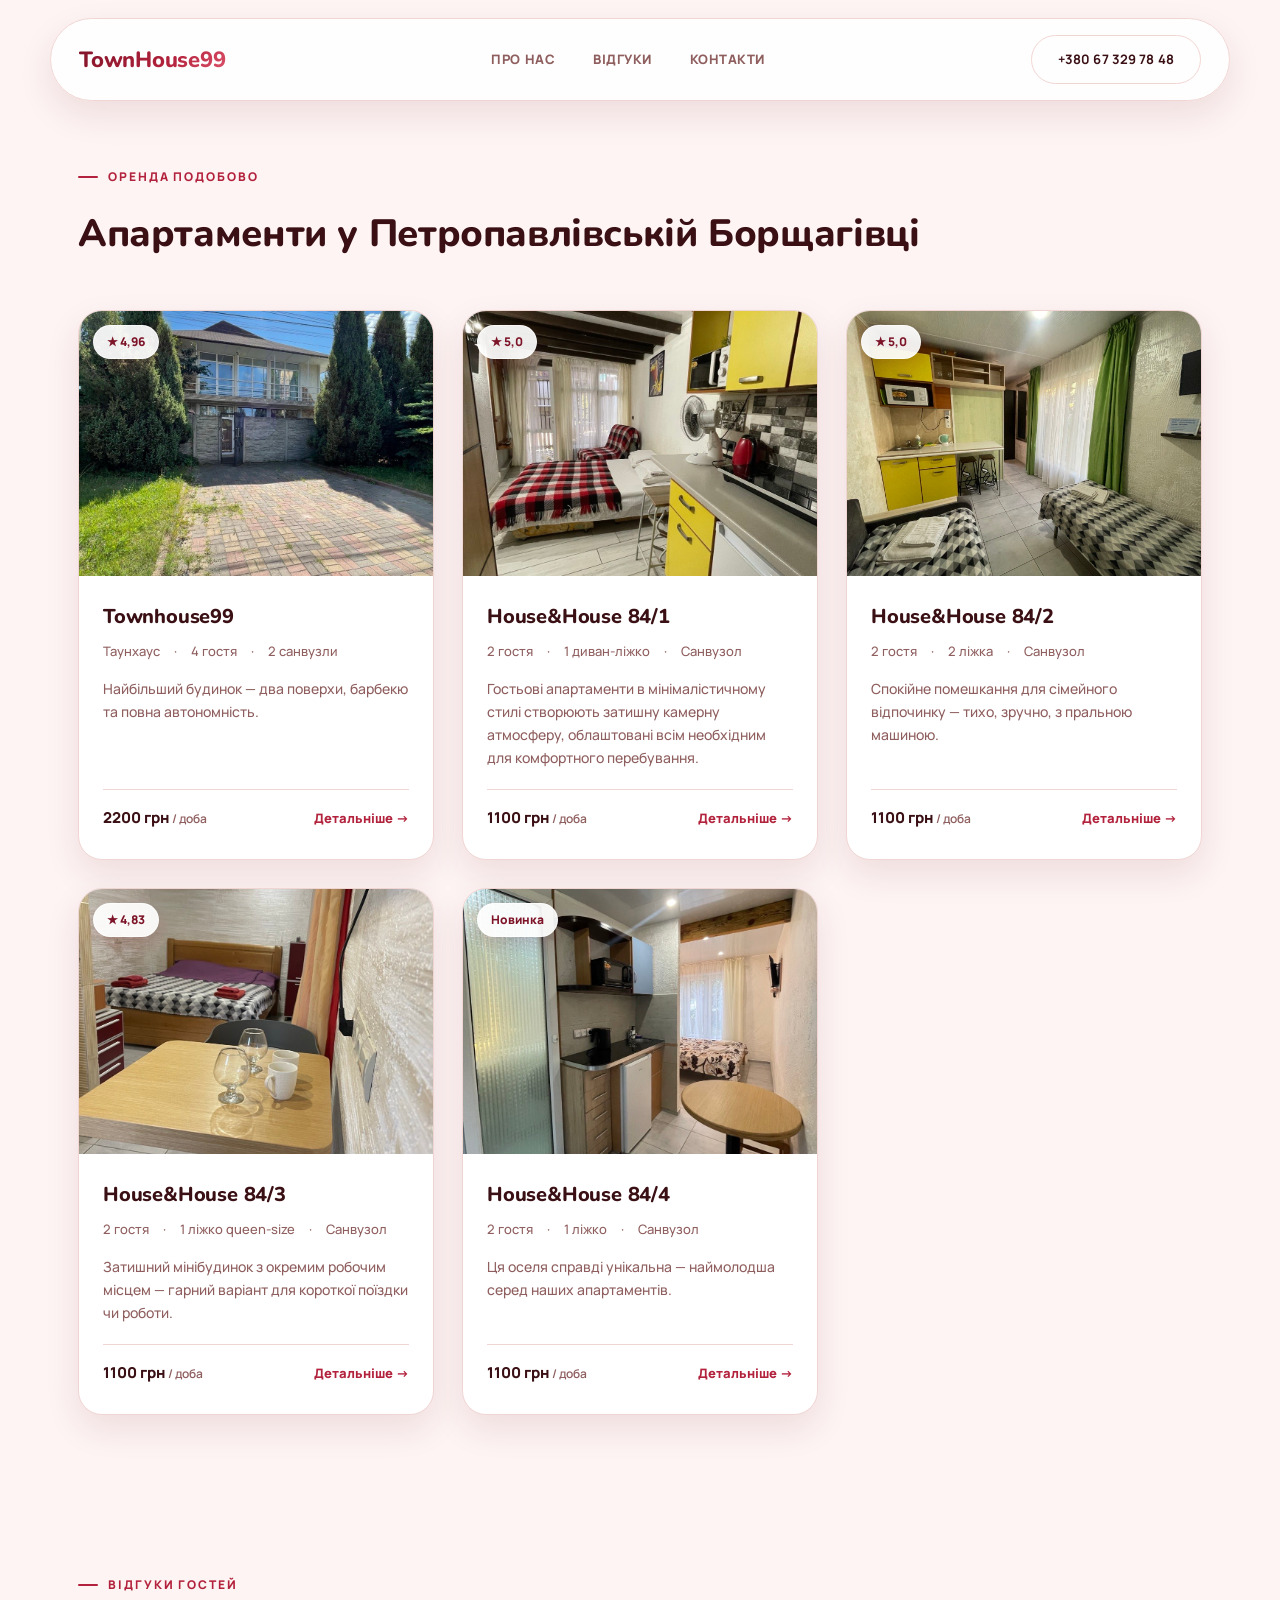
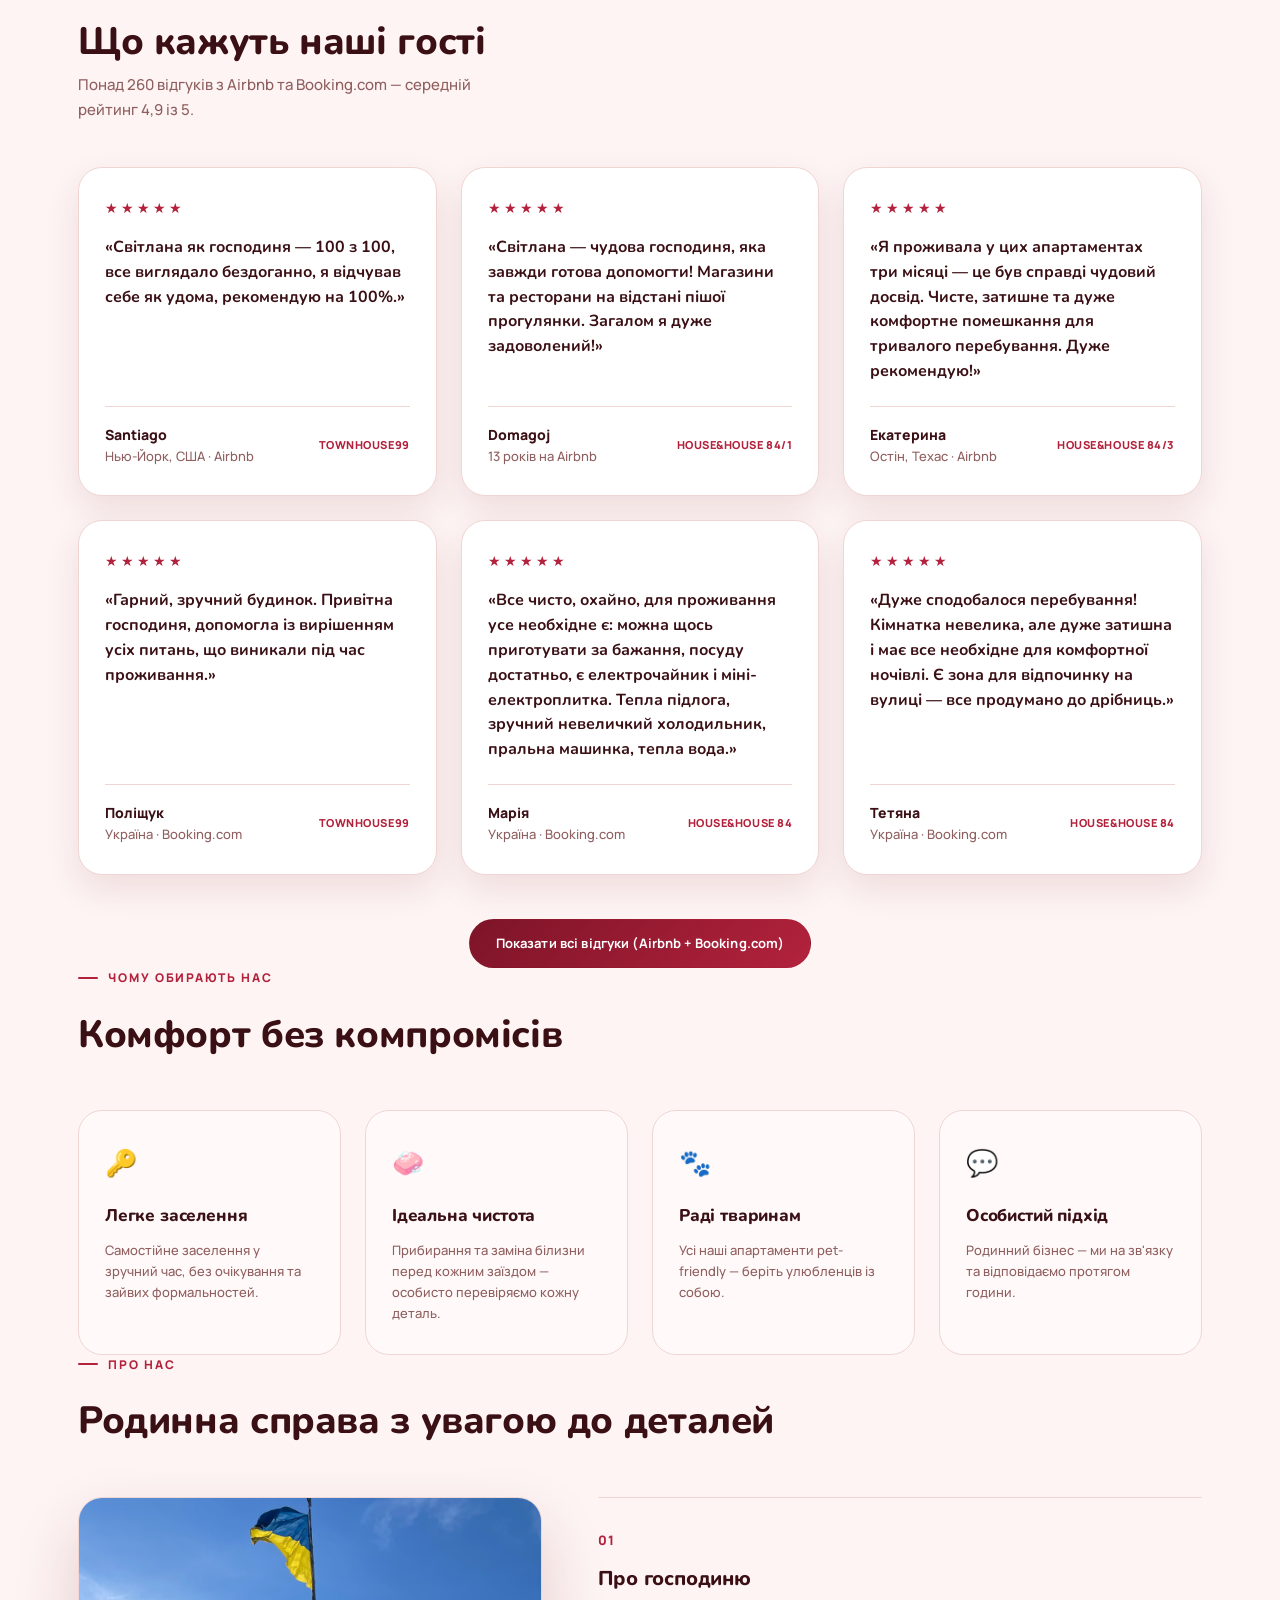
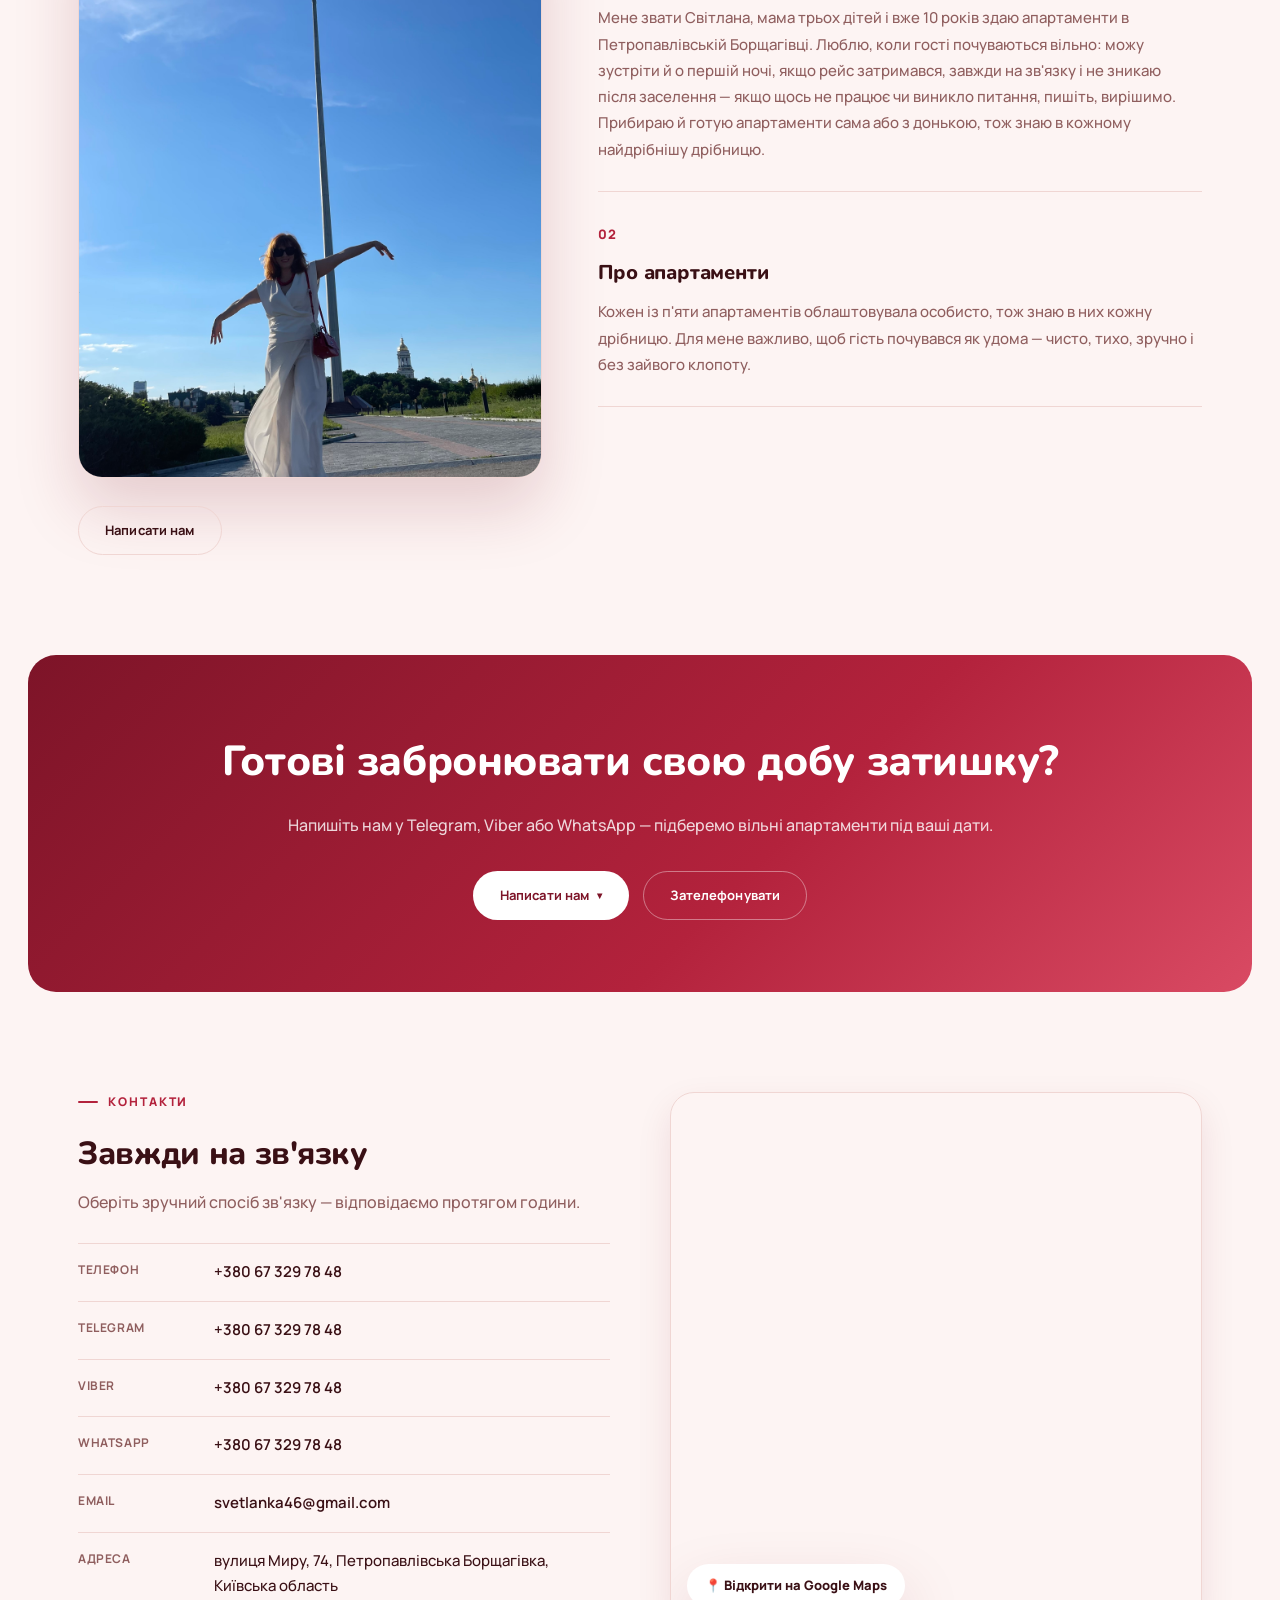
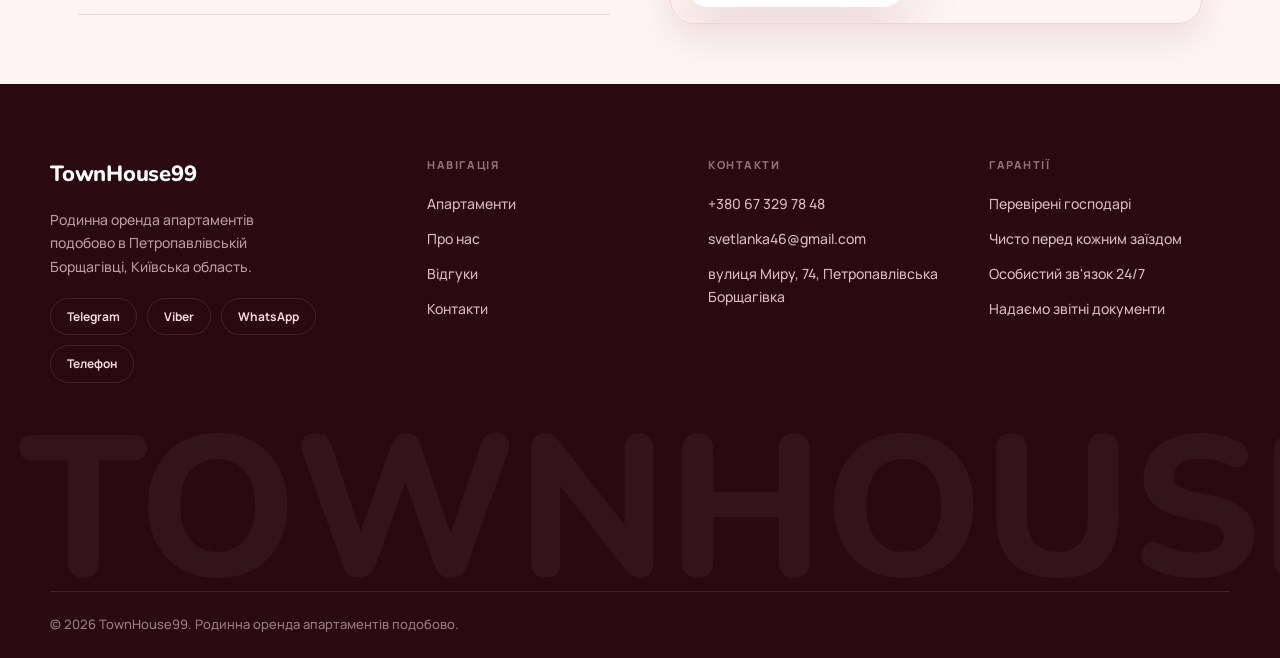
==== commit 7cc3d519: "Update index.html" ====
--- a/index.html
+++ b/index.html
@@ -323,6 +323,7 @@
       <span>Перевірені господарі</span>
       <span>Чисто перед кожним заїздом</span>
       <span>Особистий зв'язок 24/7</span>
+      <span>Надаємо звітні документи</span>
     </div>
   </div>
   <div class="footer-watermark">TOWNHOUSE99</div>
--- a/style.css
+++ b/style.css
@@ -334,8 +334,33 @@
   backdrop-filter:blur(2px);
 }
 
+/* Street view gallery (separate block, own lightbox) */
+.street-title{font-family:'Nunito', sans-serif;font-weight:800;font-size:19px;margin:32px 0 16px;}
+.gallery.street-gallery{
+  grid-template-columns:1.3fr 1fr 1fr 1fr;
+  grid-template-rows:1fr 1fr;
+  height:260px;
+  gap:8px;
+  margin-top:0;
+}
+.gallery.street-gallery a{height:100%;}
+.gallery.street-gallery a:first-child{grid-row:span 2;grid-column:auto;}
+@media (max-width:600px){
+  .gallery.street-gallery{
+    grid-template-columns:1fr 1fr;
+    grid-template-rows:auto;
+    height:auto;
+    gap:8px;
+  }
+  .gallery.street-gallery a{aspect-ratio:1/1;height:auto;}
+  .gallery.street-gallery a:first-child{grid-column:span 2;grid-row:auto;aspect-ratio:16/9;}
+}
+
 /* Detail info */
-.detail-layout{display:grid;grid-template-columns:1.5fr 1fr;gap:60px;margin-top:56px;align-items:start;}
+.detail-layout{display:grid;grid-template-columns:1.5fr 1fr;grid-template-rows:auto 1fr;gap:60px;margin-top:56px;align-items:start;}
+.detail-head{grid-column:1;grid-row:1;}
+.detail-body{grid-column:1;grid-row:2;}
+.detail-layout > .booking-card{grid-column:2;grid-row:1 / 3;}
 .detail-title{font-size:clamp(28px,3.4vw,42px);margin-bottom:12px;}
 .detail-meta{display:flex;gap:16px;color:var(--ink-soft);font-size:15px;flex-wrap:wrap;margin-bottom:18px;}
 .detail-rating{display:inline-flex;align-items:center;gap:6px;font-weight:800;font-size:15px;margin-bottom:28px;color:var(--accent);}
@@ -390,13 +415,13 @@
 .cal-modal.open{display:flex;}
 .cal-modal-inner{
   position:relative;background:var(--surface);border-radius:var(--radius);
-  padding:28px;max-width:560px;width:100%;max-height:90vh;overflow-y:auto;
+  padding:60px 28px 28px;max-width:560px;width:100%;max-height:90vh;overflow-y:auto;
   box-shadow:var(--shadow-lg);
 }
 .cal-modal-close{
-  position:absolute;top:-16px;right:-16px;background:var(--surface);border:1px solid var(--line);
-  font-size:16px;color:var(--ink-soft);cursor:pointer;line-height:1;
-  width:36px;height:36px;border-radius:50%;transition:background .2s ease,color .2s ease,border-color .2s ease;
+  position:absolute;top:14px;right:14px;background:var(--surface);border:1px solid var(--line);
+  font-size:17px;color:var(--ink-soft);cursor:pointer;line-height:1;
+  width:40px;height:40px;border-radius:50%;transition:background .2s ease,color .2s ease,border-color .2s ease;
   box-shadow:var(--shadow);z-index:2;
   display:flex;align-items:center;justify-content:center;
 }
@@ -473,8 +498,10 @@
   .nav-links{display:none;}
   .nav-cta{display:none;}
   .nav-mobile{display:block;}
-  .detail-layout{grid-template-columns:1fr;}
-  .booking-card{position:static;}
+  .detail-layout{grid-template-columns:1fr;grid-template-rows:auto auto auto;}
+  .detail-head{grid-column:1;grid-row:1;}
+  .detail-layout > .booking-card{grid-column:1;grid-row:2;position:static;margin:20px 0 32px;}
+  .detail-body{grid-column:1;grid-row:3;}
   .gallery{grid-template-columns:1fr 1fr;grid-template-rows:auto;height:auto;}
   .gallery a{aspect-ratio:4/3;height:auto;}
   .gallery a:first-child{grid-column:span 2;grid-row:auto;}
@@ -510,6 +537,6 @@
   .why-card p{font-size:12px;line-height:1.5;}
   .hero-stats{gap:24px;flex-wrap:wrap;}
   .cal-modal{padding:12px;}
-  .cal-modal-inner{padding:22px;border-radius:18px;}
-  .cal-modal-close{top:-14px;right:-14px;width:32px;height:32px;}
-}
+  .cal-modal-inner{padding:52px 18px 18px;border-radius:18px;}
+  .cal-modal-close{top:10px;right:10px;width:36px;height:36px;font-size:16px;}
+}
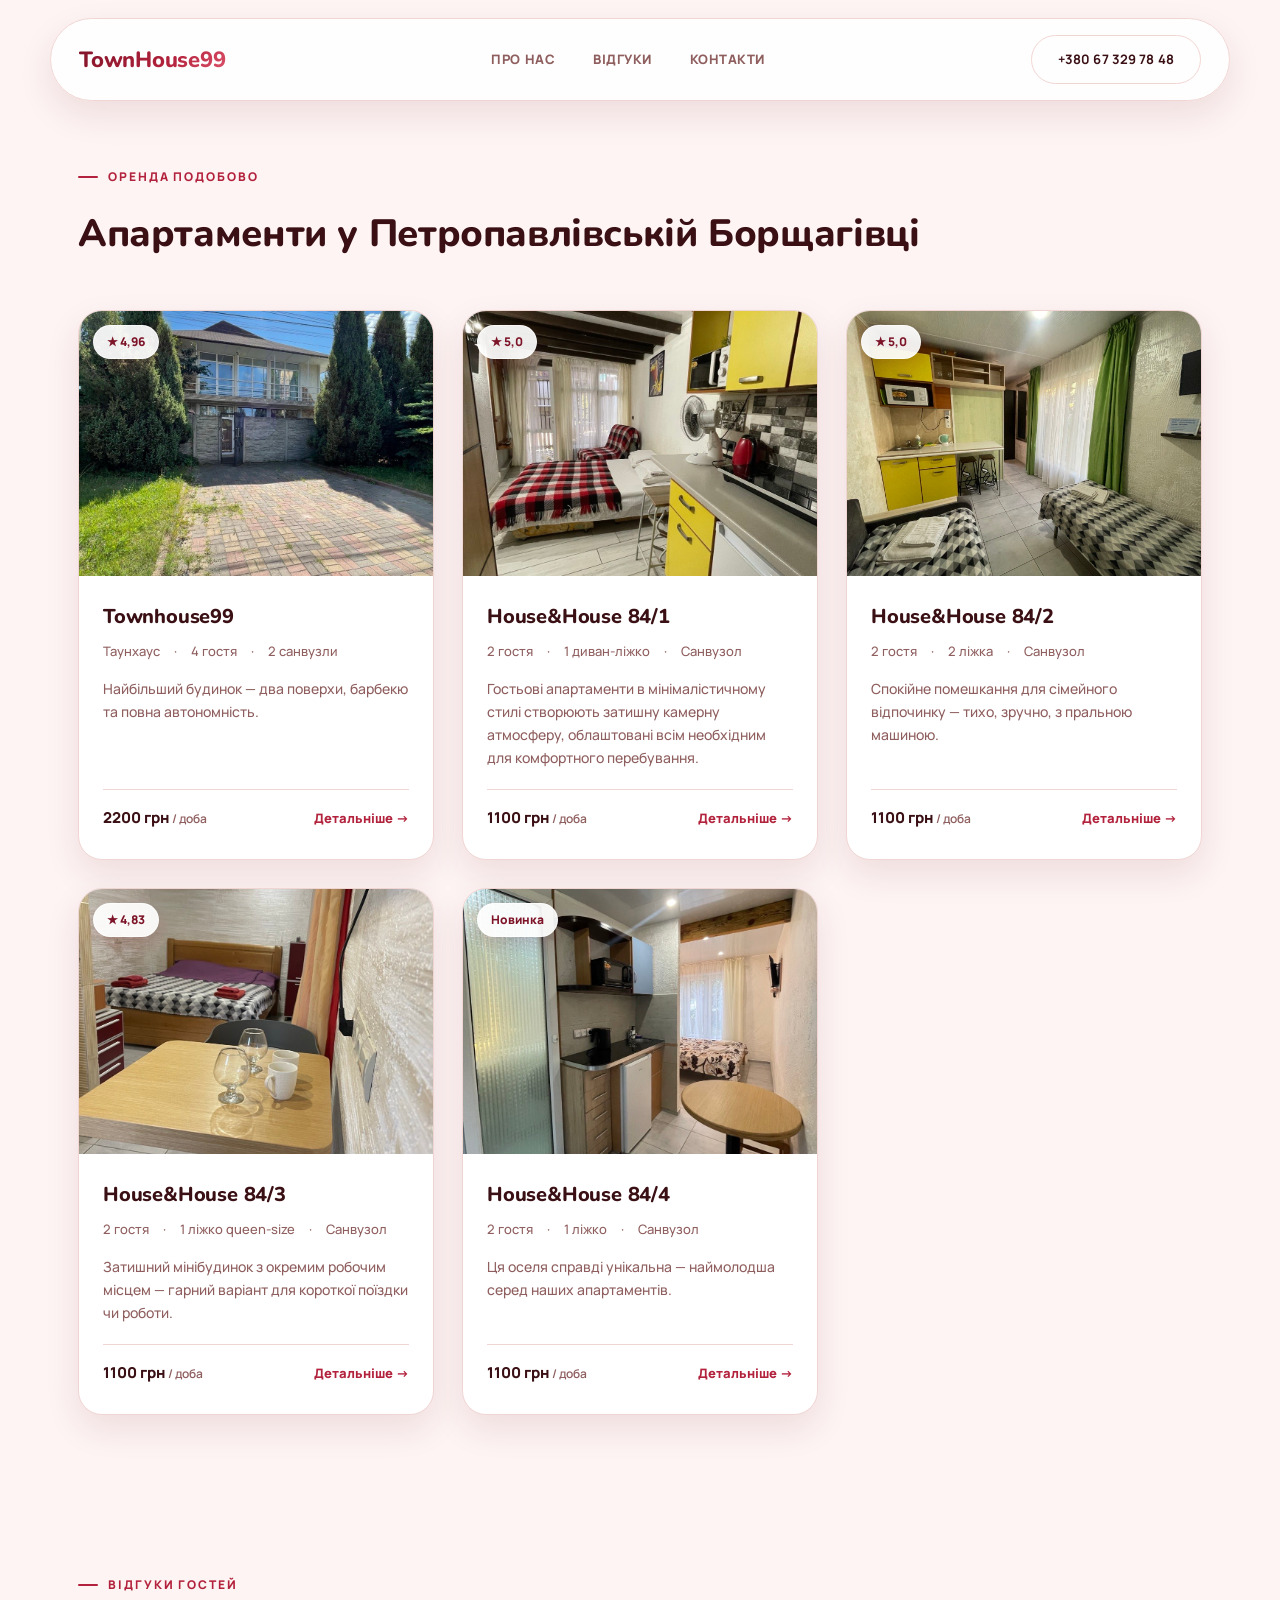
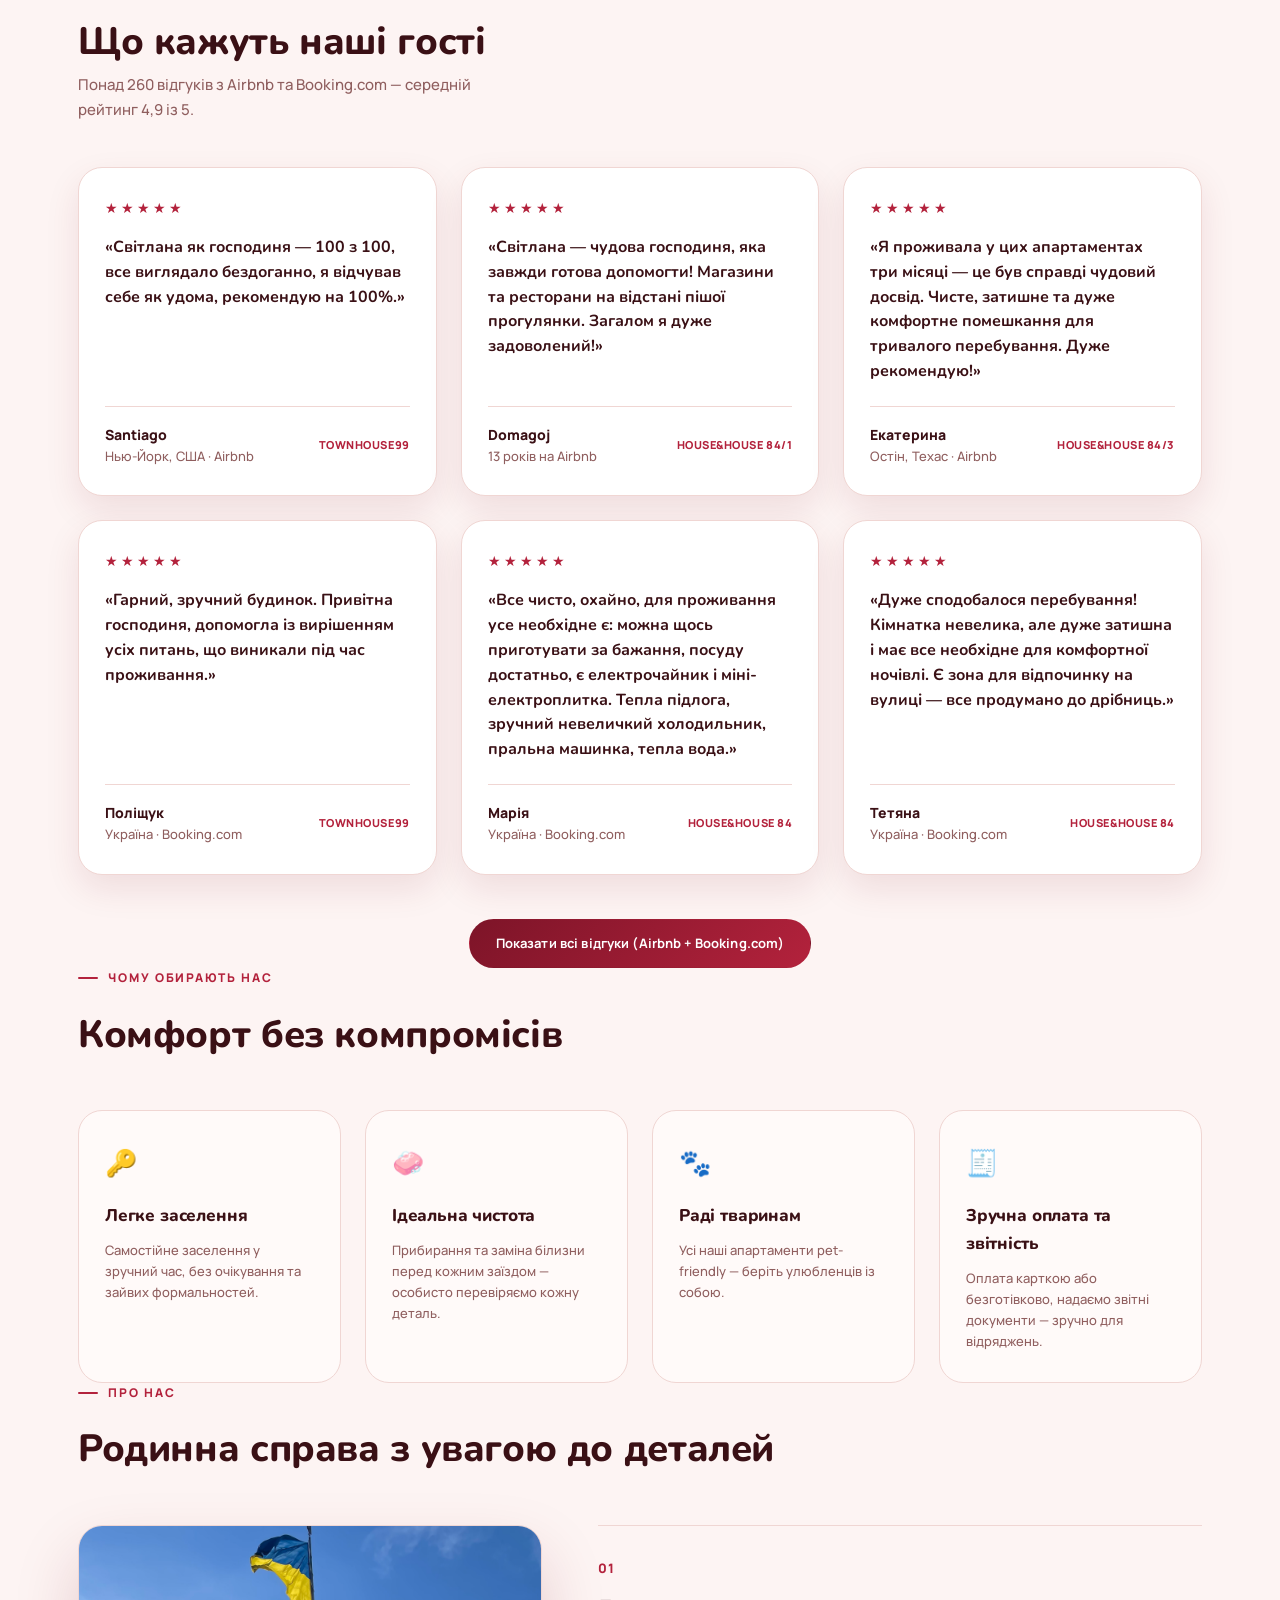
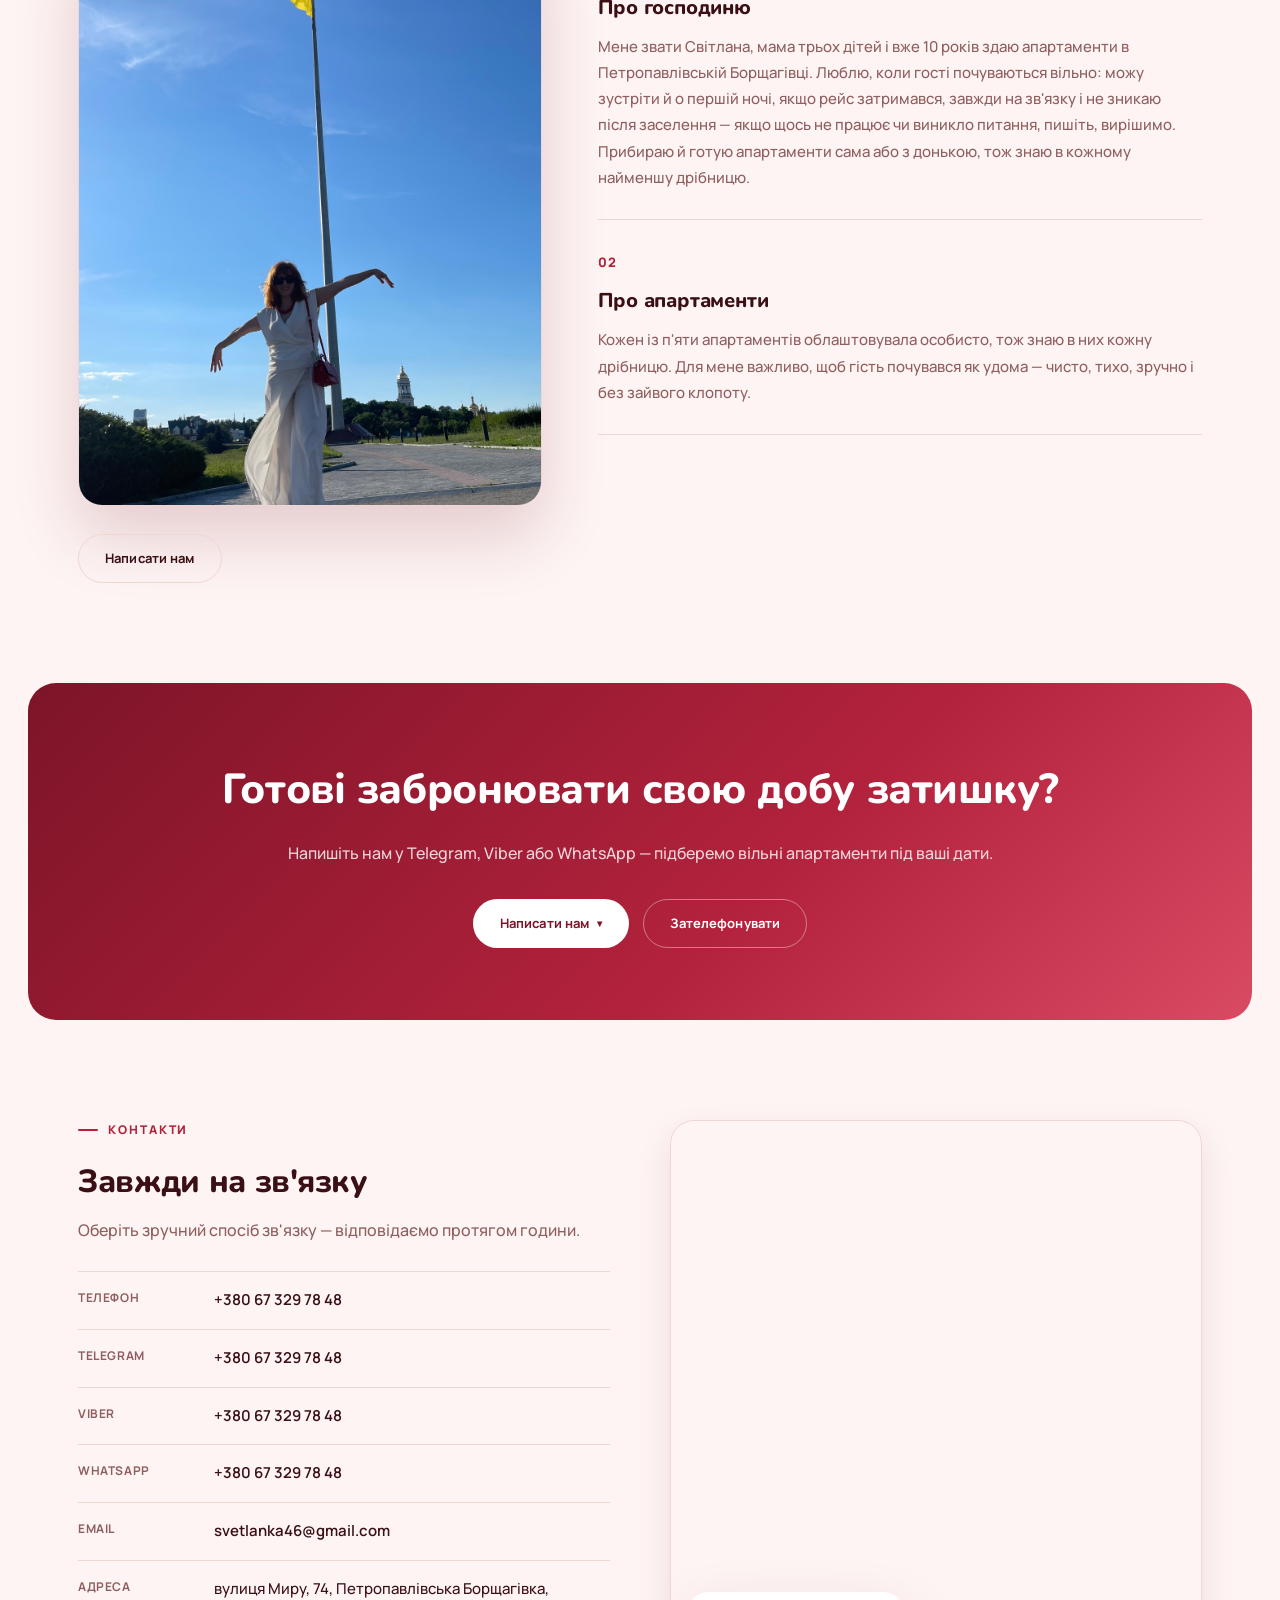
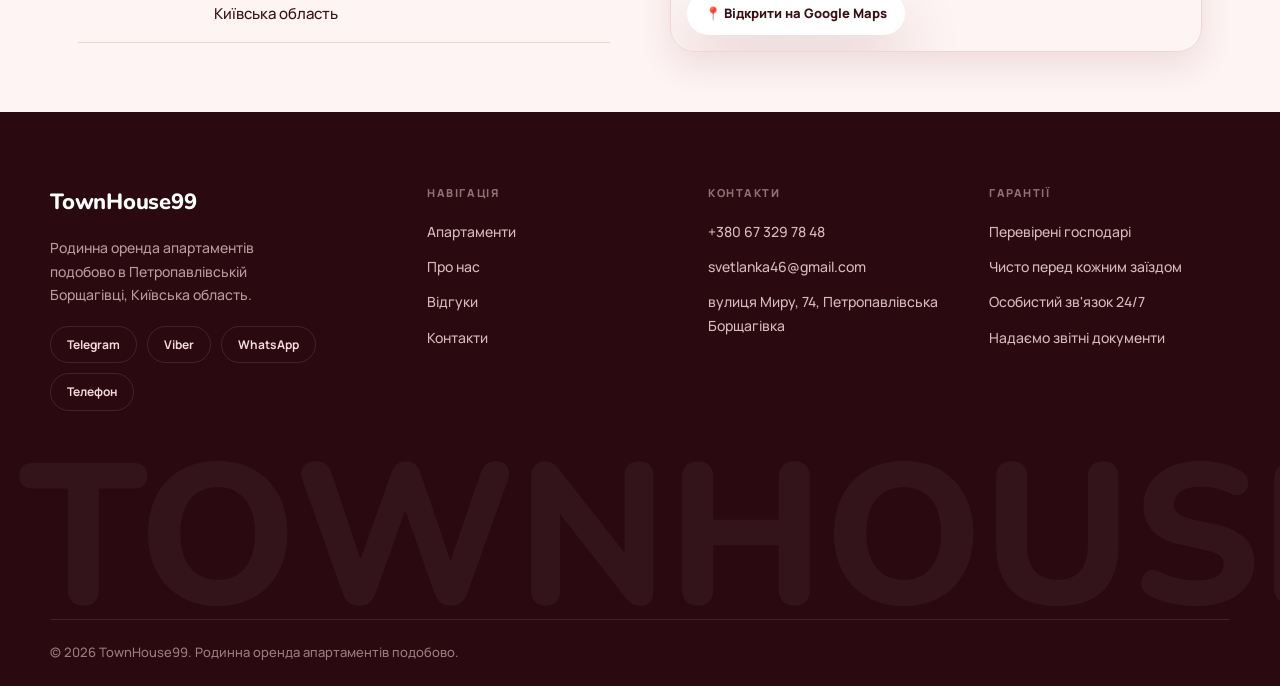
==== commit dfadc9e0: "Update index.html" ====
--- a/index.html
+++ b/index.html
@@ -214,9 +214,9 @@
         <p>Усі наші апартаменти pet-friendly — берiть улюбленців із собою.</p>
       </div>
       <div class="why-card">
-        <div class="why-icon">💬</div>
-        <h3>Особистий підхід</h3>
-        <p>Родинний бізнес — ми на зв'язку та відповідаємо протягом години.</p>
+        <div class="why-icon">🧾</div>
+        <h3>Зручна оплата та звітність</h3>
+        <p>Оплата карткою або безготівково, надаємо звітні документи — зручно для відряджень.</p>
       </div>
     </div>
   </section>
@@ -237,7 +237,7 @@
         <div class="about-block">
           <span class="about-num">01</span>
           <h3>Про господиню</h3>
-          <p>Мене звати Світлана, мама трьох дітей і вже 10 років здаю апартаменти в Петропавлівській Борщагівці. Люблю, коли гості почуваються вільно: можу зустріти й о першій ночі, якщо рейс затримався, завжди на зв'язку і не зникаю після заселення — якщо щось не працює чи виникло питання, пишіть, вирішимо. Прибираю й готую апартаменти сама або з донькою, тож знаю в кожному найдрібнішу дрібницю.</p>
+          <p>Мене звати Світлана, мама трьох дітей і вже 10 років здаю апартаменти в Петропавлівській Борщагівці. Люблю, коли гості почуваються вільно: можу зустріти й о першій ночі, якщо рейс затримався, завжди на зв'язку і не зникаю після заселення — якщо щось не працює чи виникло питання, пишіть, вирішимо. Прибираю й готую апартаменти сама або з донькою, тож знаю в кожному найменшу дрібницю.</p>
         </div>
         <div class="about-block">
           <span class="about-num">02</span>
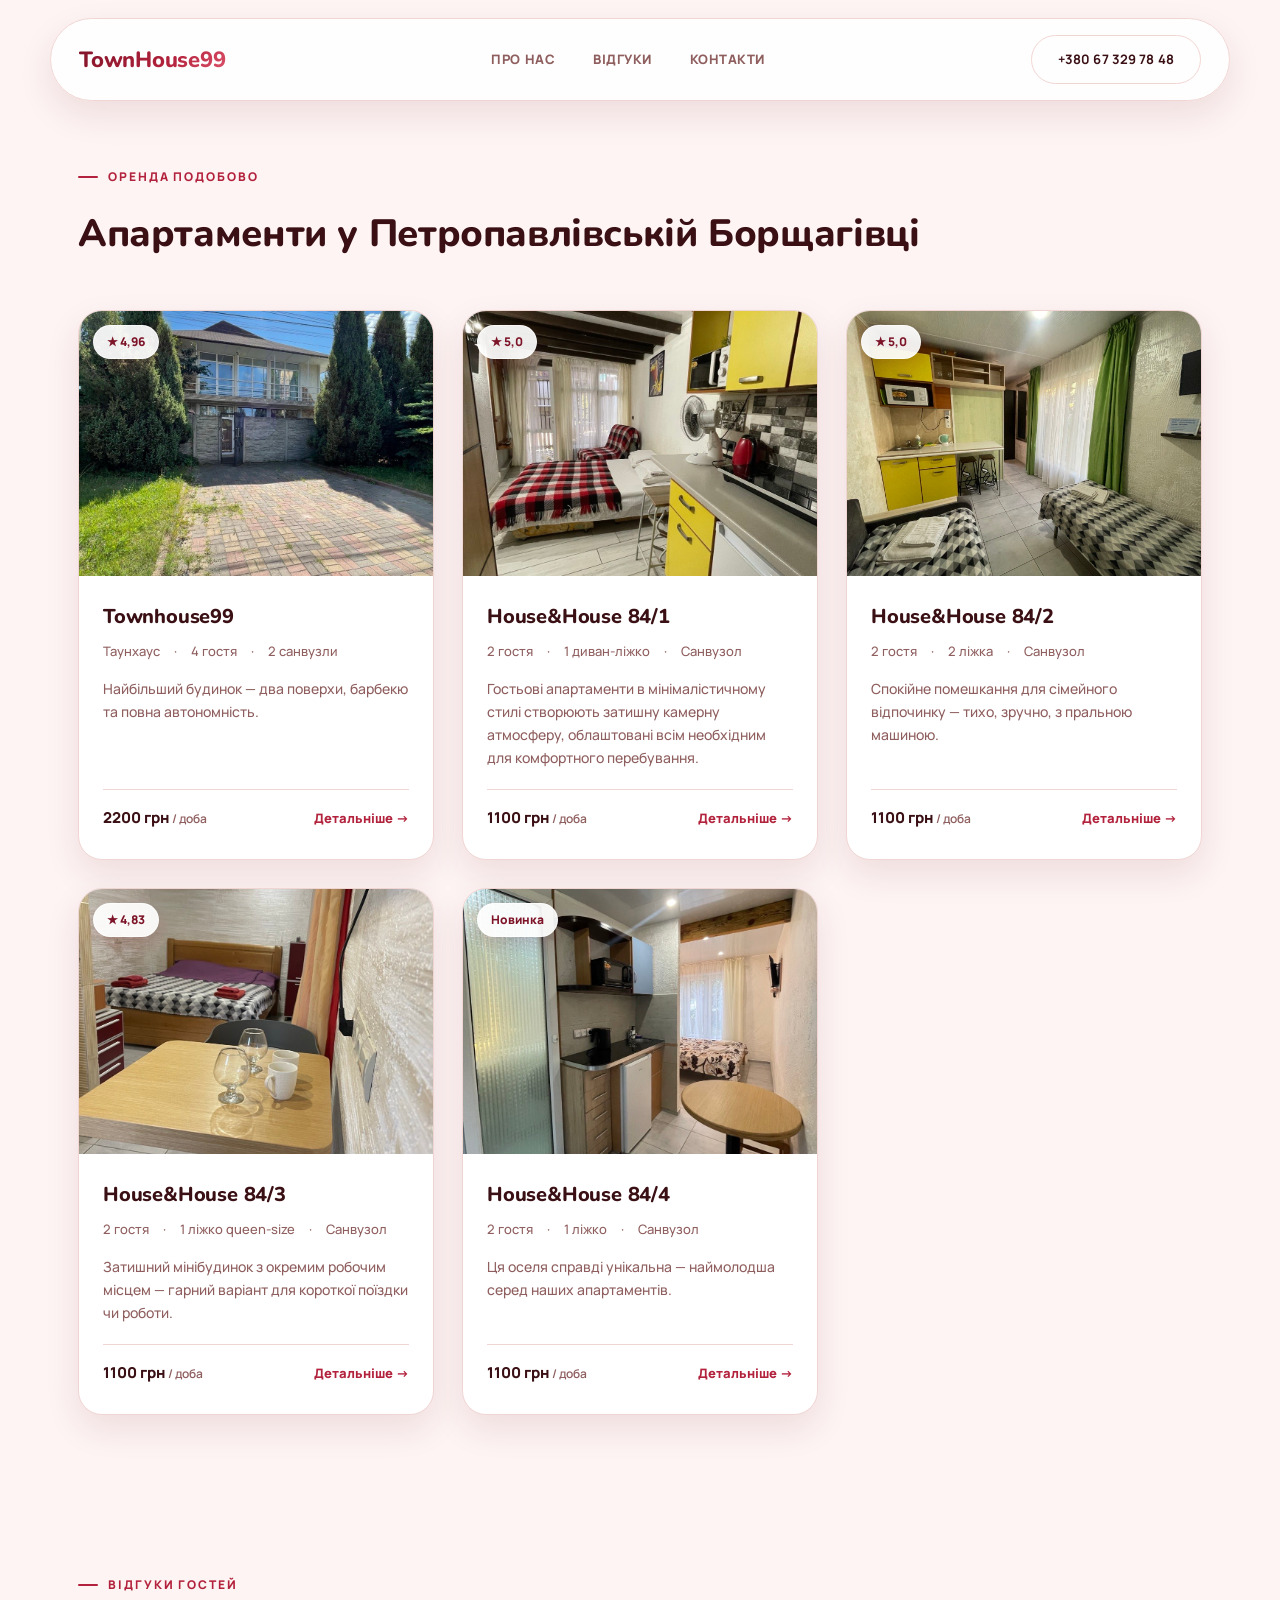
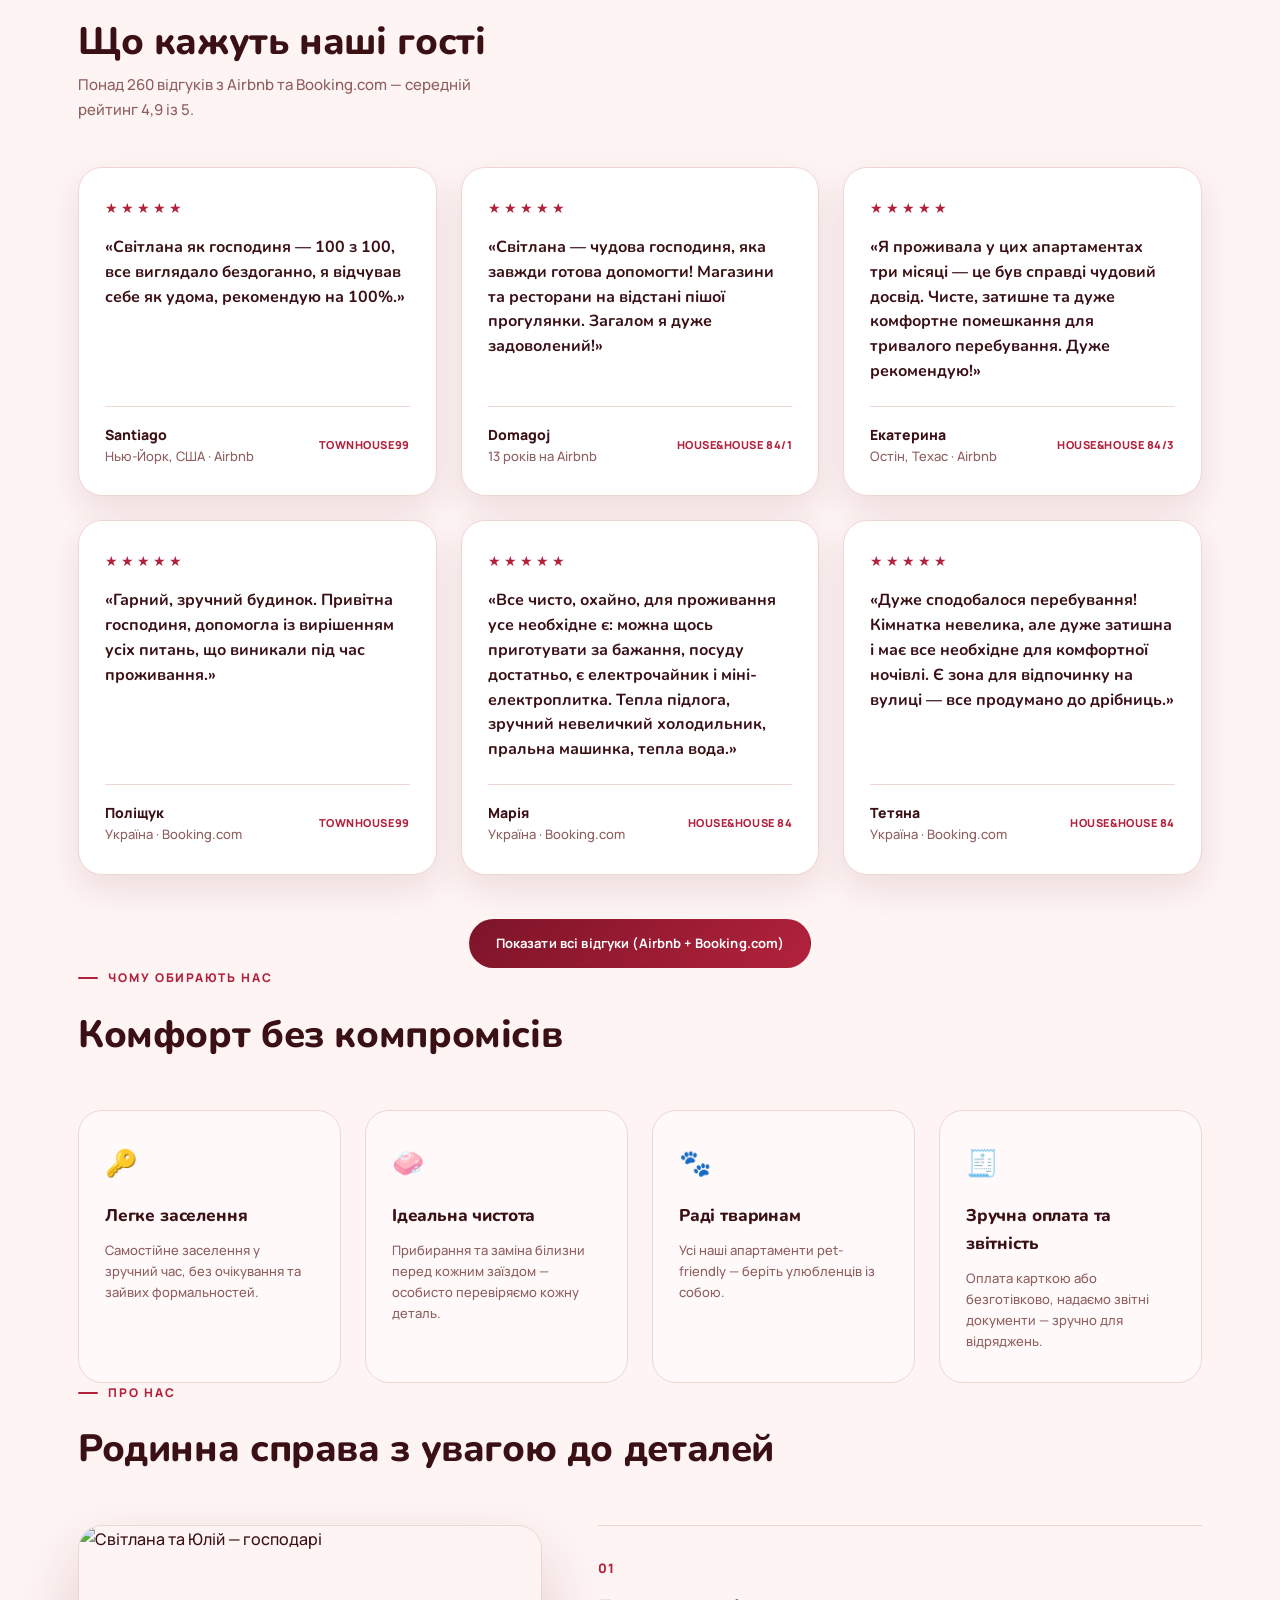
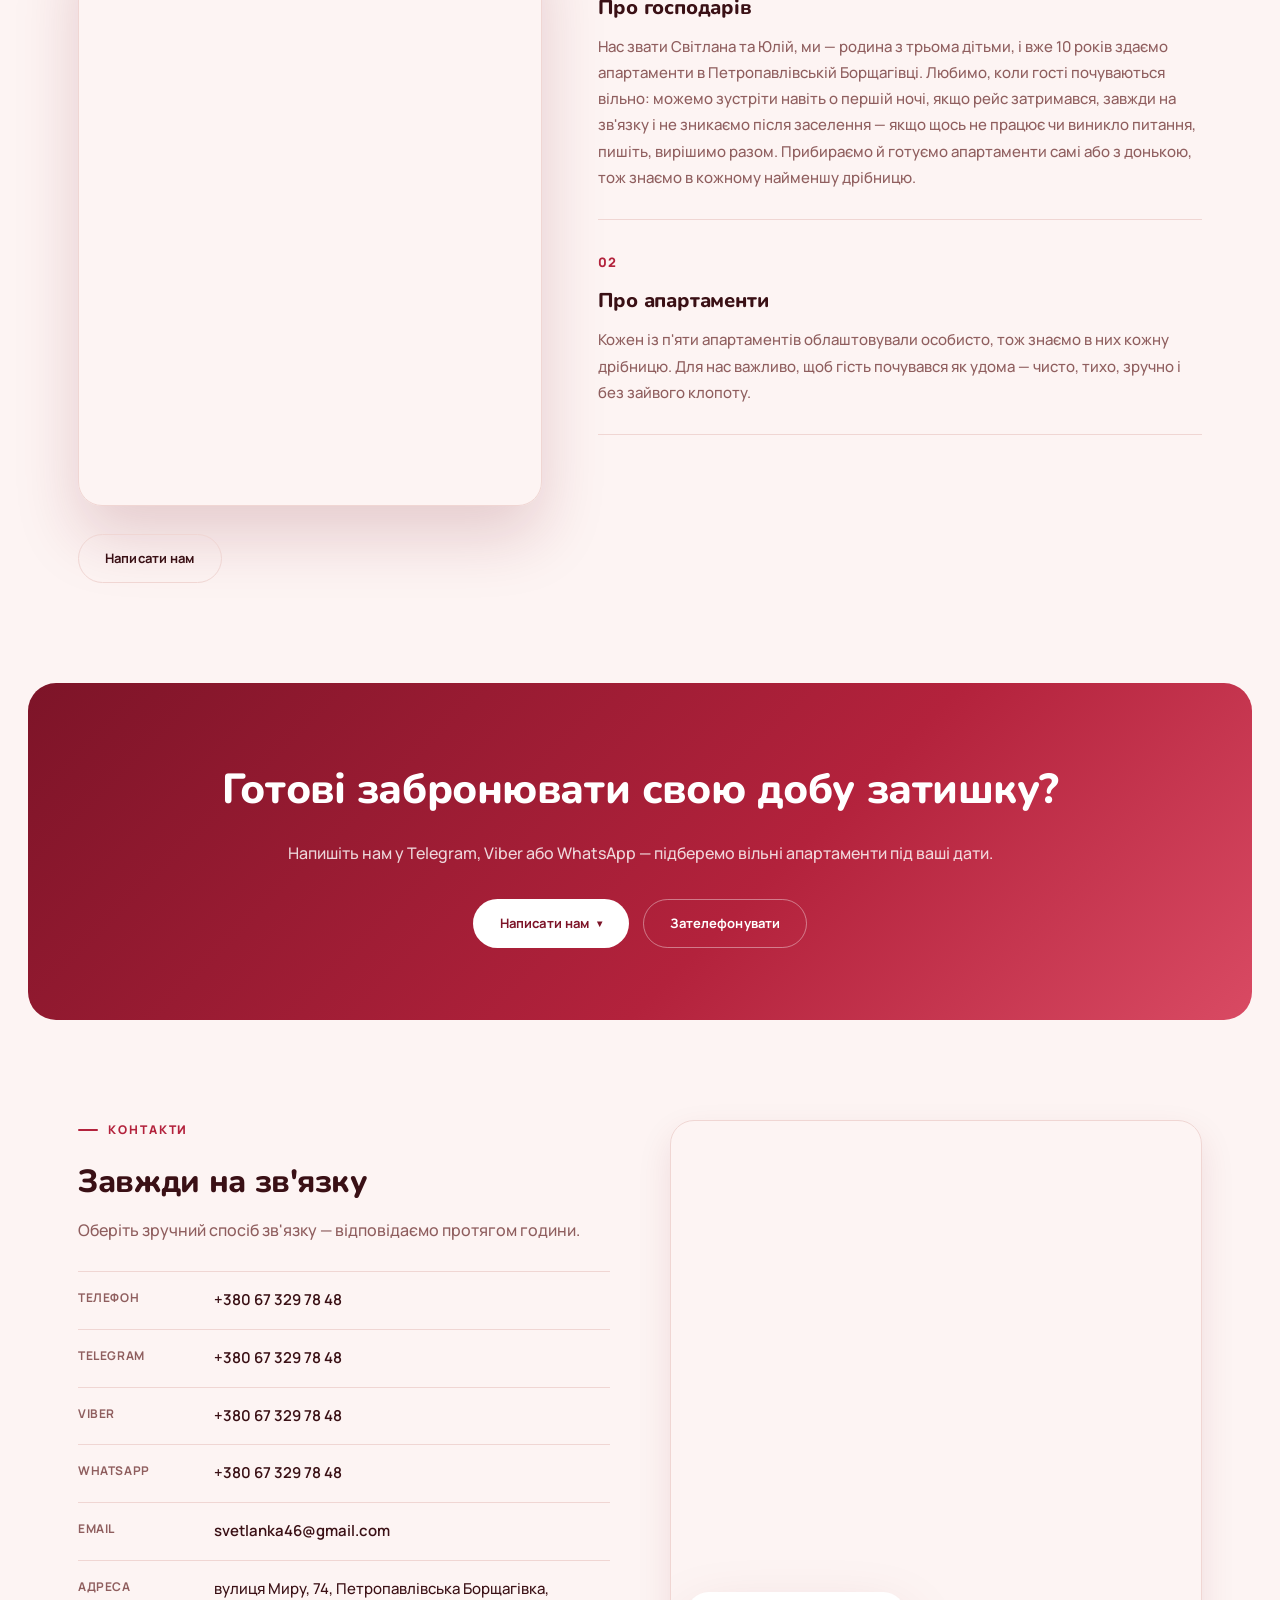
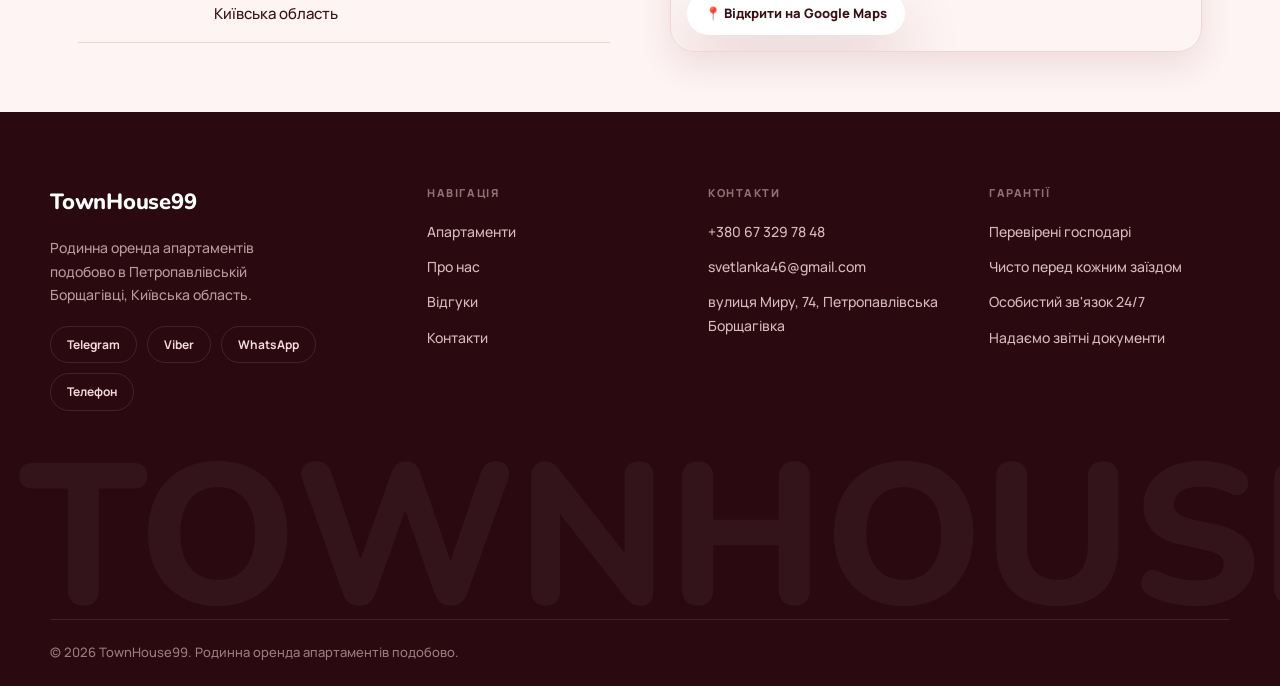
==== commit b1da1932: "Update index.html" ====
--- a/index.html
+++ b/index.html
@@ -231,18 +231,18 @@
     </div>
     <div class="about-numbered">
       <div class="about-visual">
-        <img src="apartments/svitlana-host.jpg" alt="Світлана — господиня">
+        <img src="apartments/hosts-svitlana-yuliy.jpg" alt="Світлана та Юлій — господарі">
       </div>
       <div class="about-blocks">
         <div class="about-block">
           <span class="about-num">01</span>
-          <h3>Про господиню</h3>
-          <p>Мене звати Світлана, мама трьох дітей і вже 10 років здаю апартаменти в Петропавлівській Борщагівці. Люблю, коли гості почуваються вільно: можу зустріти й о першій ночі, якщо рейс затримався, завжди на зв'язку і не зникаю після заселення — якщо щось не працює чи виникло питання, пишіть, вирішимо. Прибираю й готую апартаменти сама або з донькою, тож знаю в кожному найменшу дрібницю.</p>
+          <h3>Про господарів</h3>
+          <p>Нас звати Світлана та Юлій, ми — родина з трьома дітьми, і вже 10 років здаємо апартаменти в Петропавлівській Борщагівці. Любимо, коли гості почуваються вільно: можемо зустріти навіть о першій ночі, якщо рейс затримався, завжди на зв'язку і не зникаємо після заселення — якщо щось не працює чи виникло питання, пишіть, вирішимо разом. Прибираємо й готуємо апартаменти самі або з донькою, тож знаємо в кожному найменшу дрібницю.</p>
         </div>
         <div class="about-block">
           <span class="about-num">02</span>
           <h3>Про апартаменти</h3>
-          <p>Кожен із п'яти апартаментів облаштовувала особисто, тож знаю в них кожну дрібницю. Для мене важливо, щоб гість почувався як удома — чисто, тихо, зручно і без зайвого клопоту.</p>
+          <p>Кожен із п'яти апартаментів облаштовували особисто, тож знаємо в них кожну дрібницю. Для нас важливо, щоб гість почувався як удома — чисто, тихо, зручно і без зайвого клопоту.</p>
         </div>
       </div>
     </div>
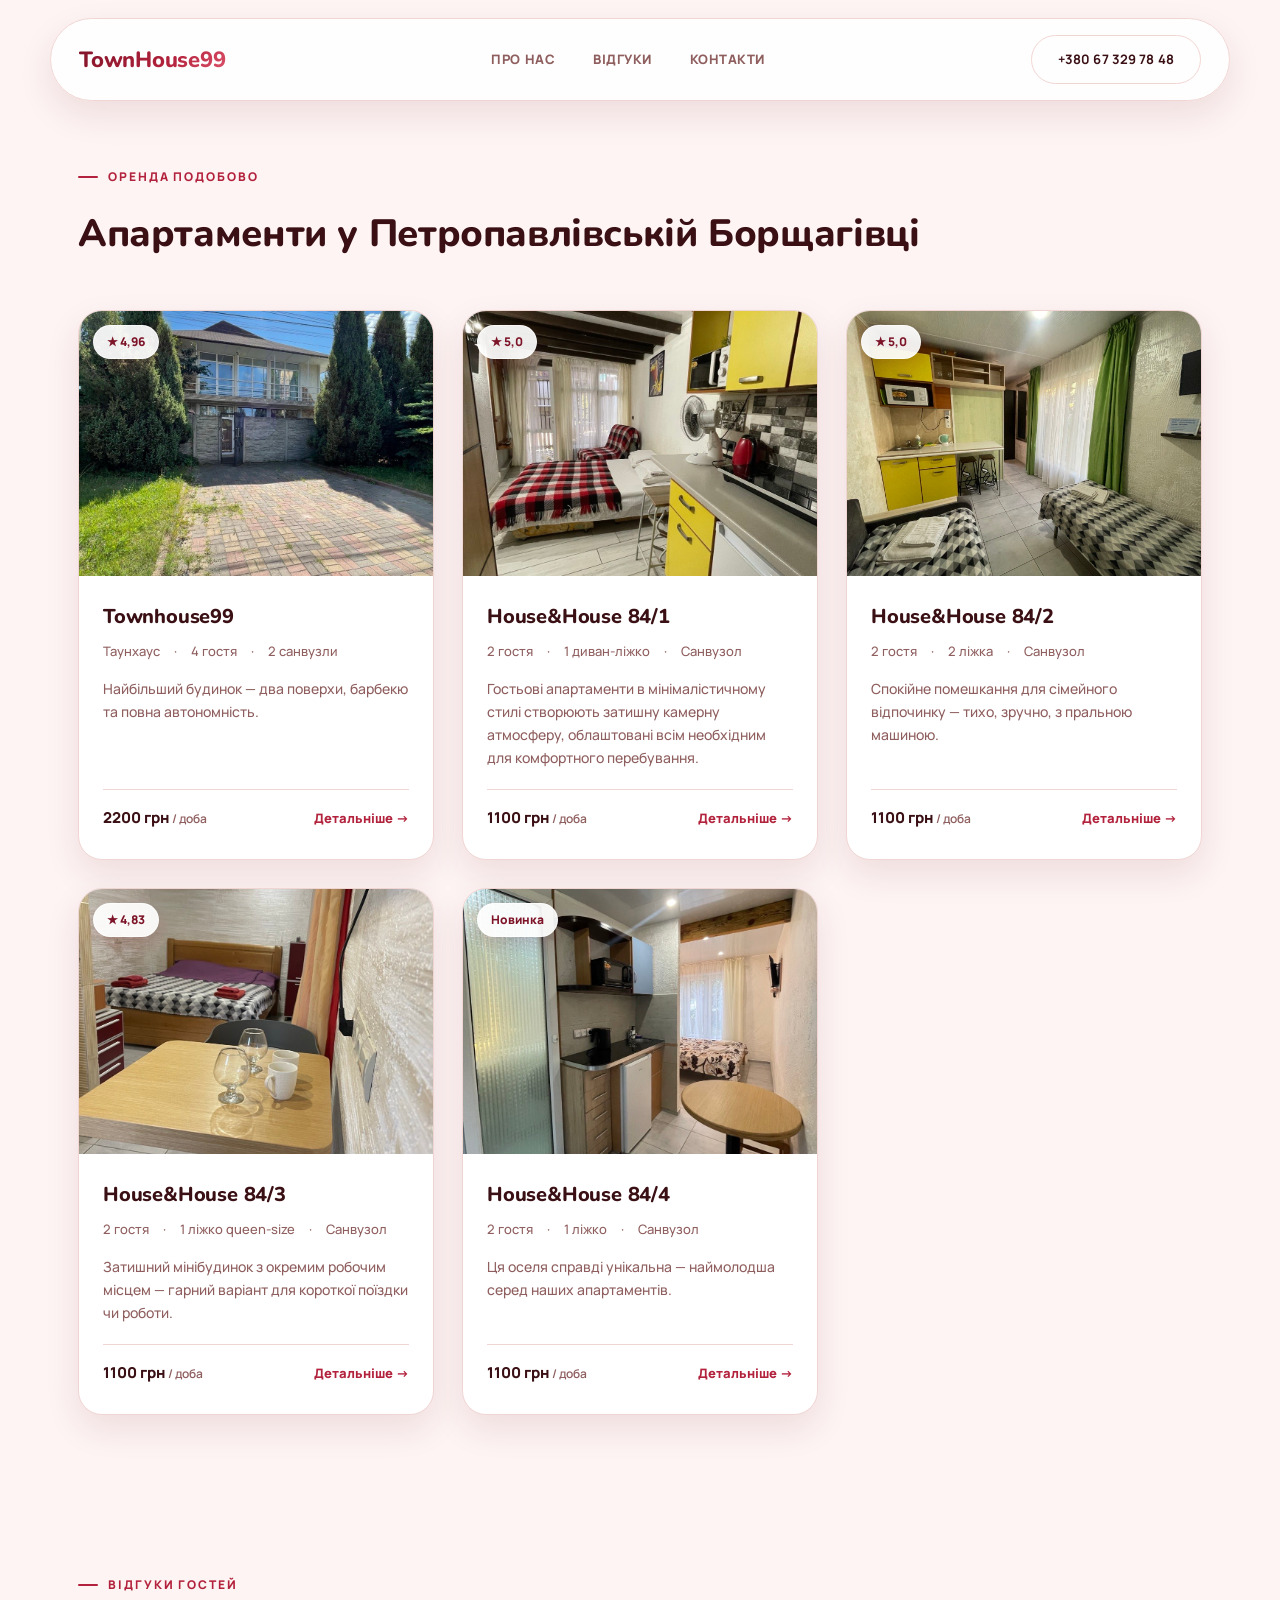
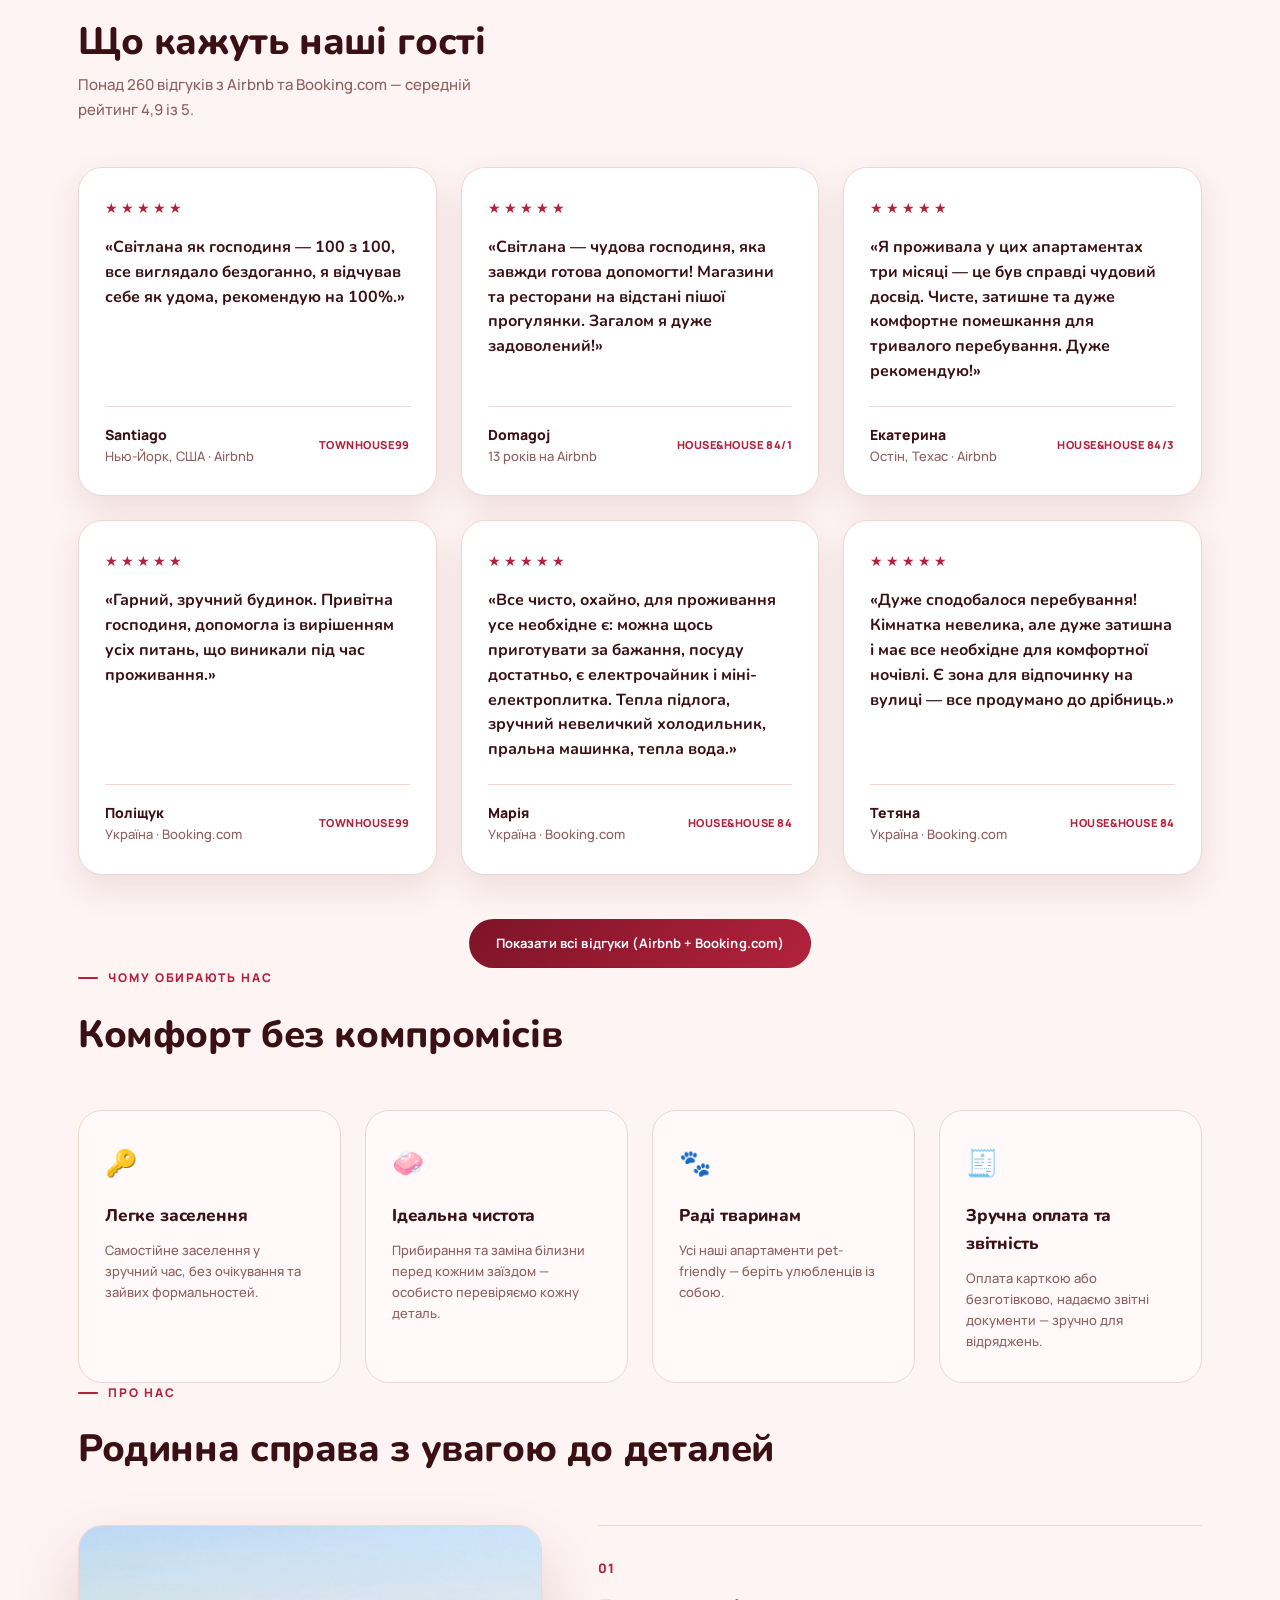
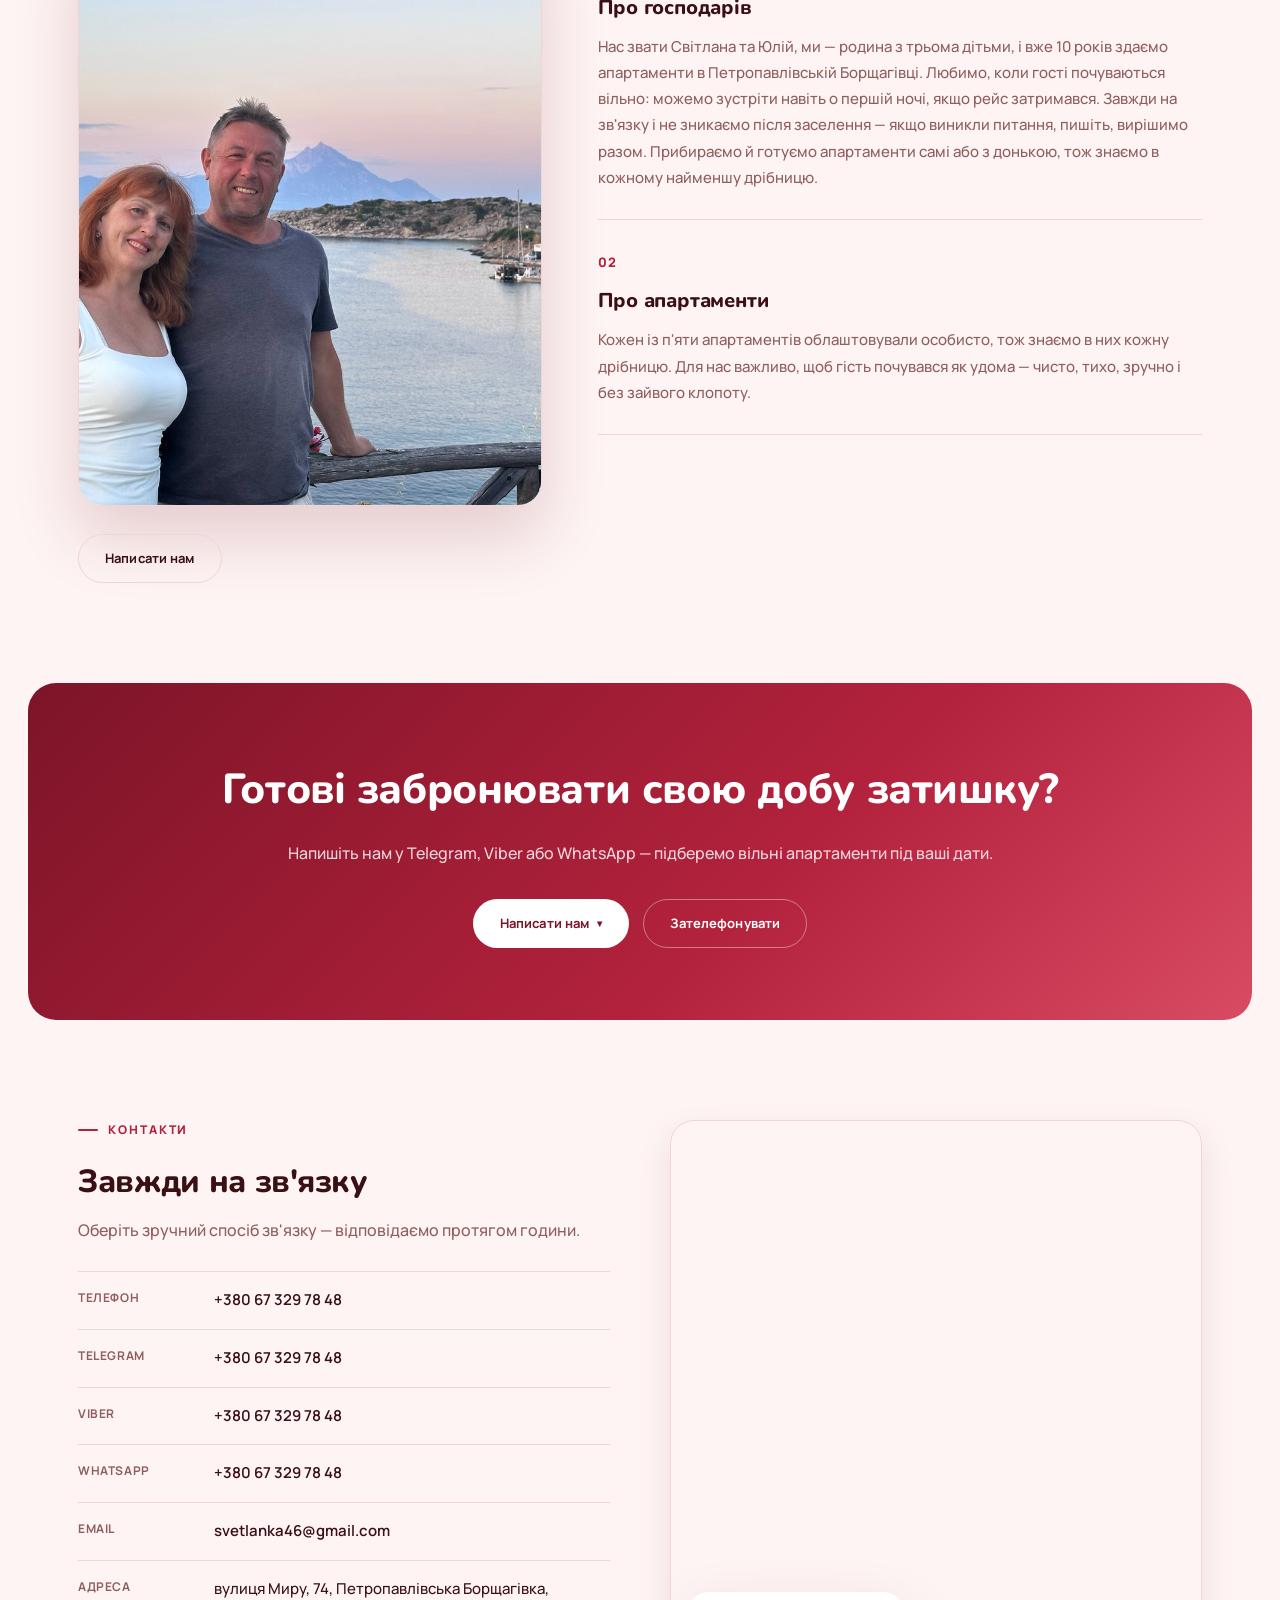
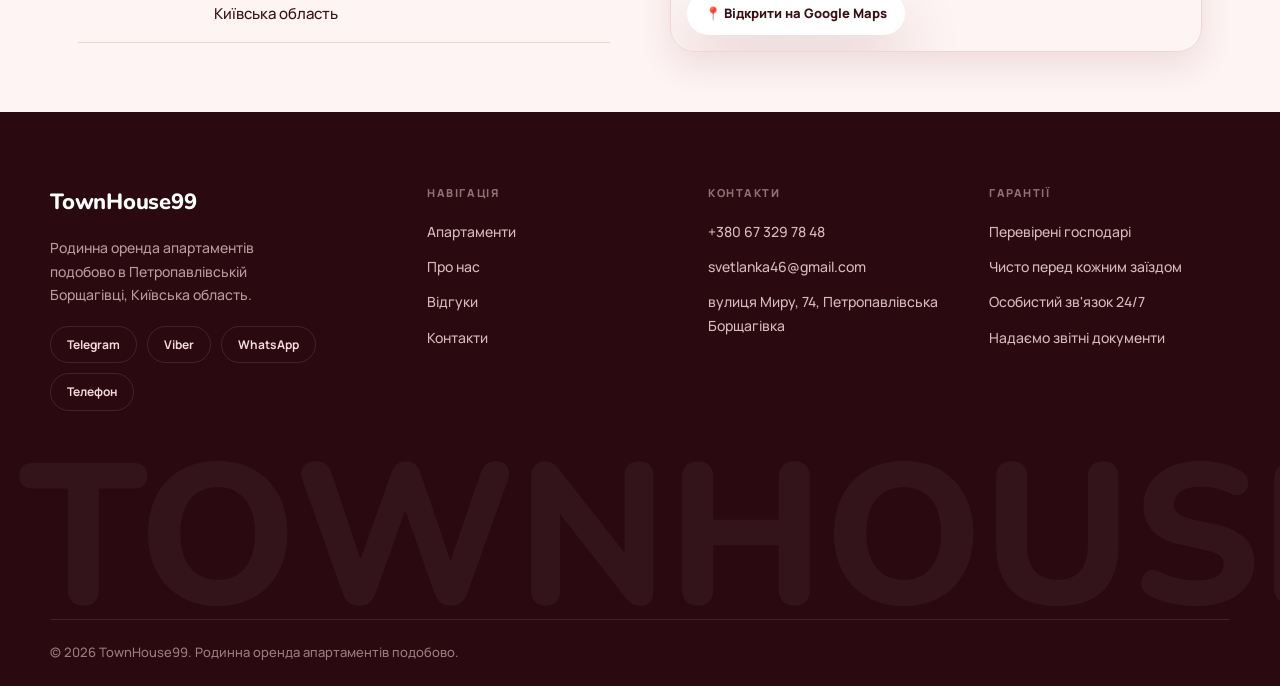
==== commit 620be0b1: "Update index.html" ====
--- a/index.html
+++ b/index.html
@@ -237,7 +237,7 @@
         <div class="about-block">
           <span class="about-num">01</span>
           <h3>Про господарів</h3>
-          <p>Нас звати Світлана та Юлій, ми — родина з трьома дітьми, і вже 10 років здаємо апартаменти в Петропавлівській Борщагівці. Любимо, коли гості почуваються вільно: можемо зустріти навіть о першій ночі, якщо рейс затримався, завжди на зв'язку і не зникаємо після заселення — якщо щось не працює чи виникло питання, пишіть, вирішимо разом. Прибираємо й готуємо апартаменти самі або з донькою, тож знаємо в кожному найменшу дрібницю.</p>
+          <p>Нас звати Світлана та Юлій, ми — родина з трьома дітьми, і вже 10 років здаємо апартаменти в Петропавлівській Борщагівці. Любимо, коли гості почуваються вільно: можемо зустріти навіть о першій ночі, якщо рейс затримався. Завжди на зв'язку і не зникаємо після заселення — якщо виникли питання, пишіть, вирішимо разом. Прибираємо й готуємо апартаменти самі або з донькою, тож знаємо в кожному найменшу дрібницю.</p>
         </div>
         <div class="about-block">
           <span class="about-num">02</span>
